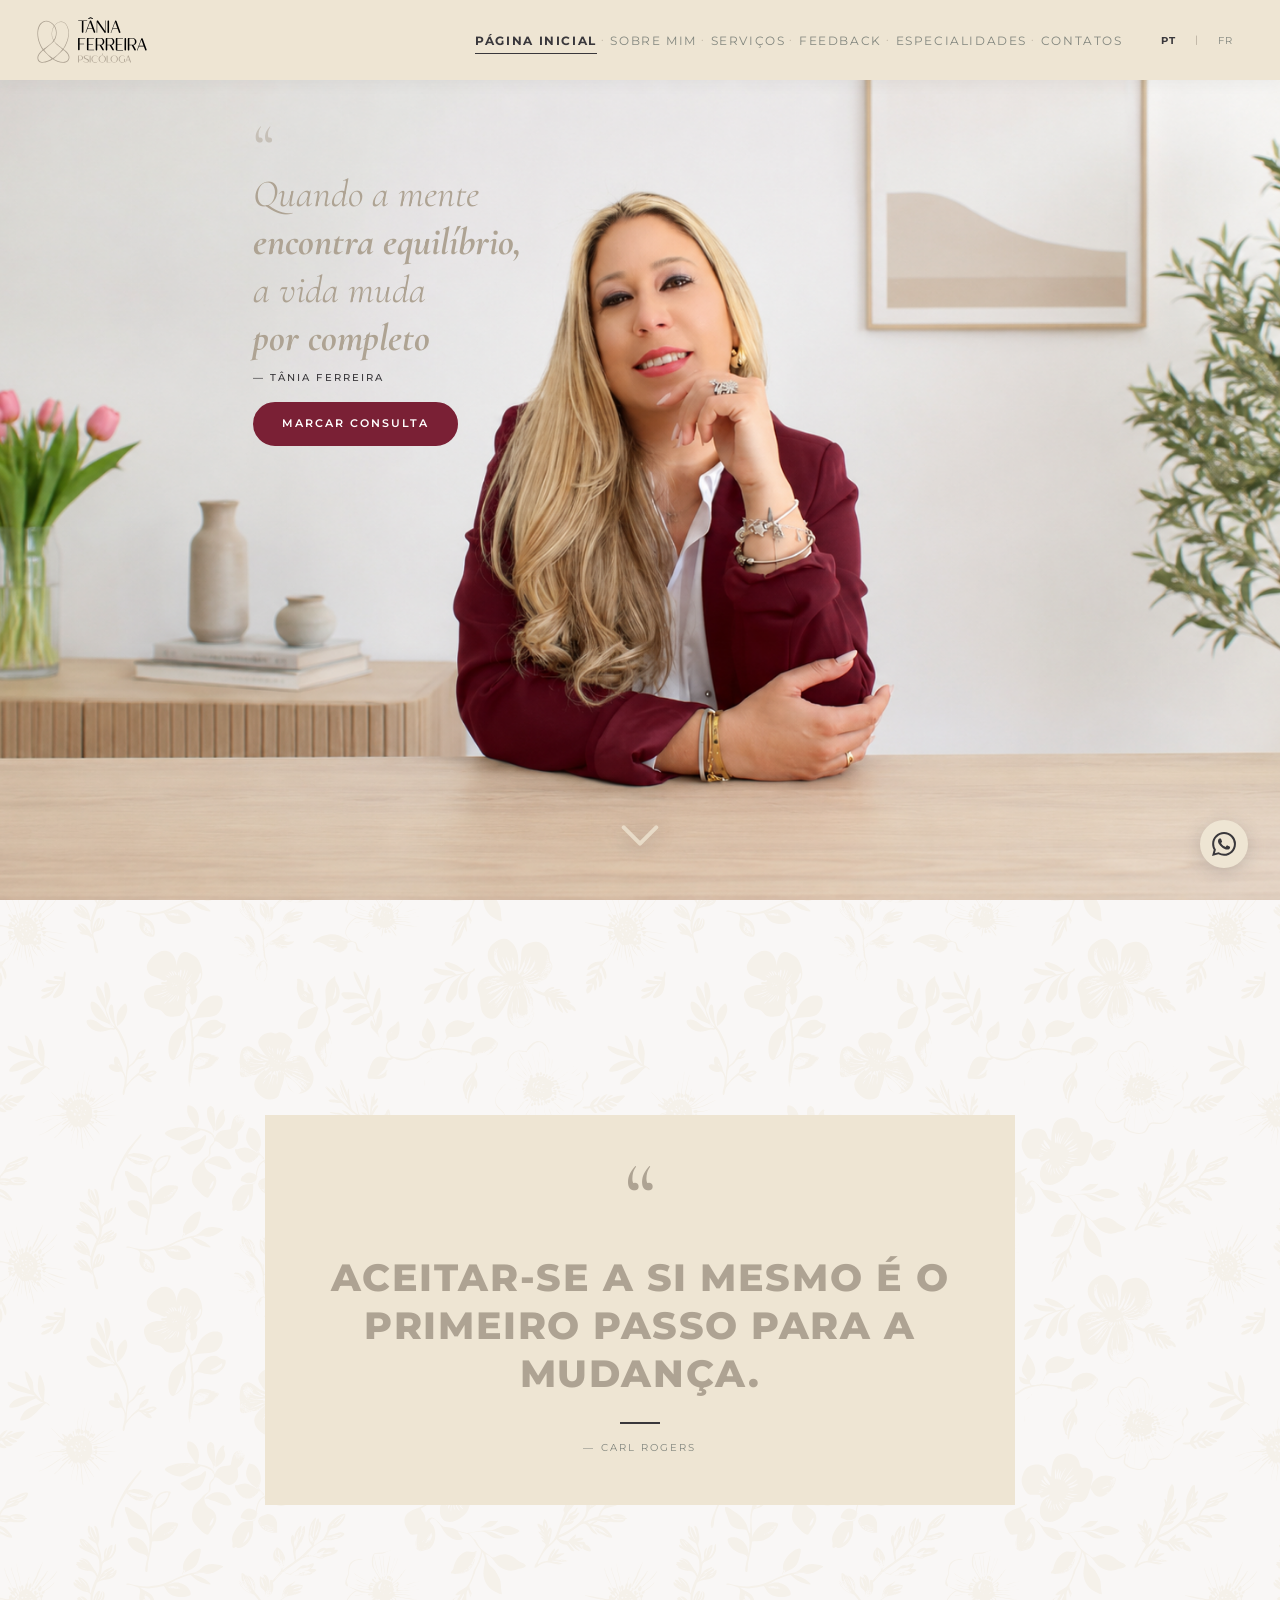
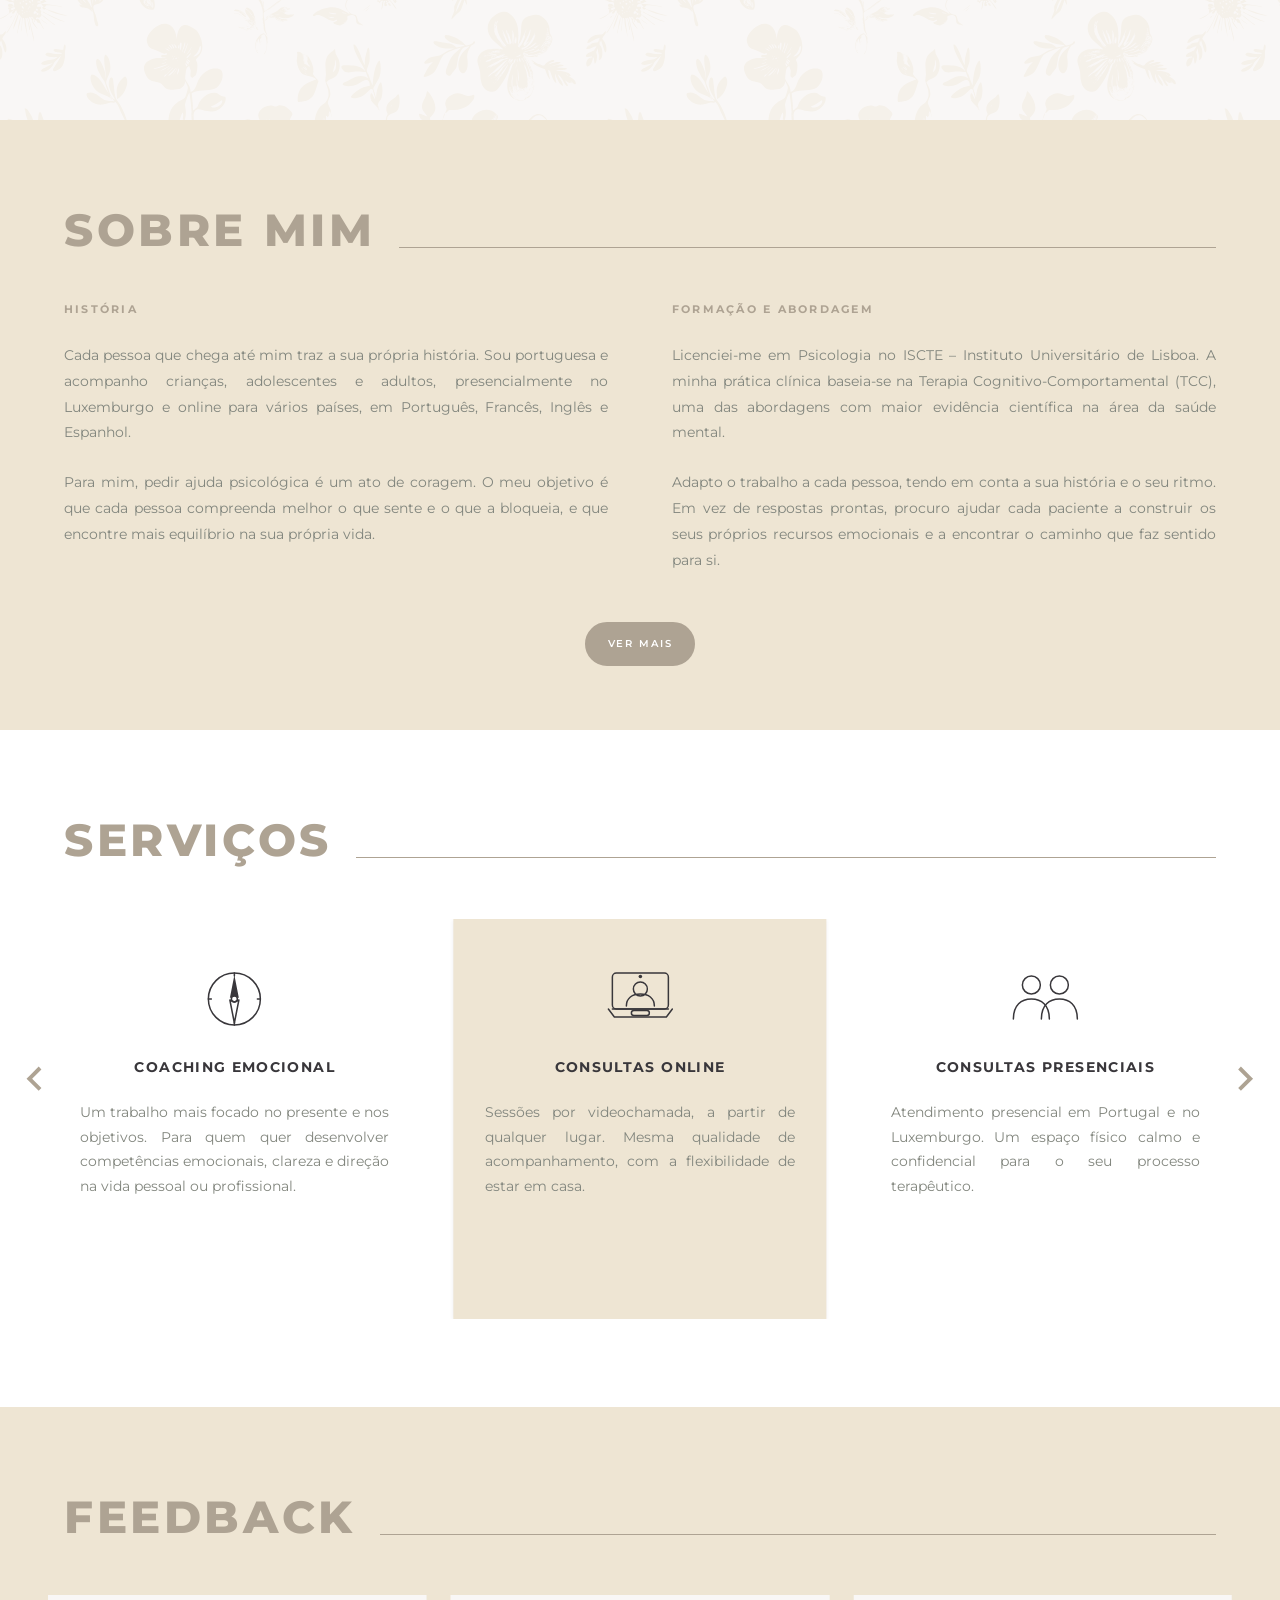
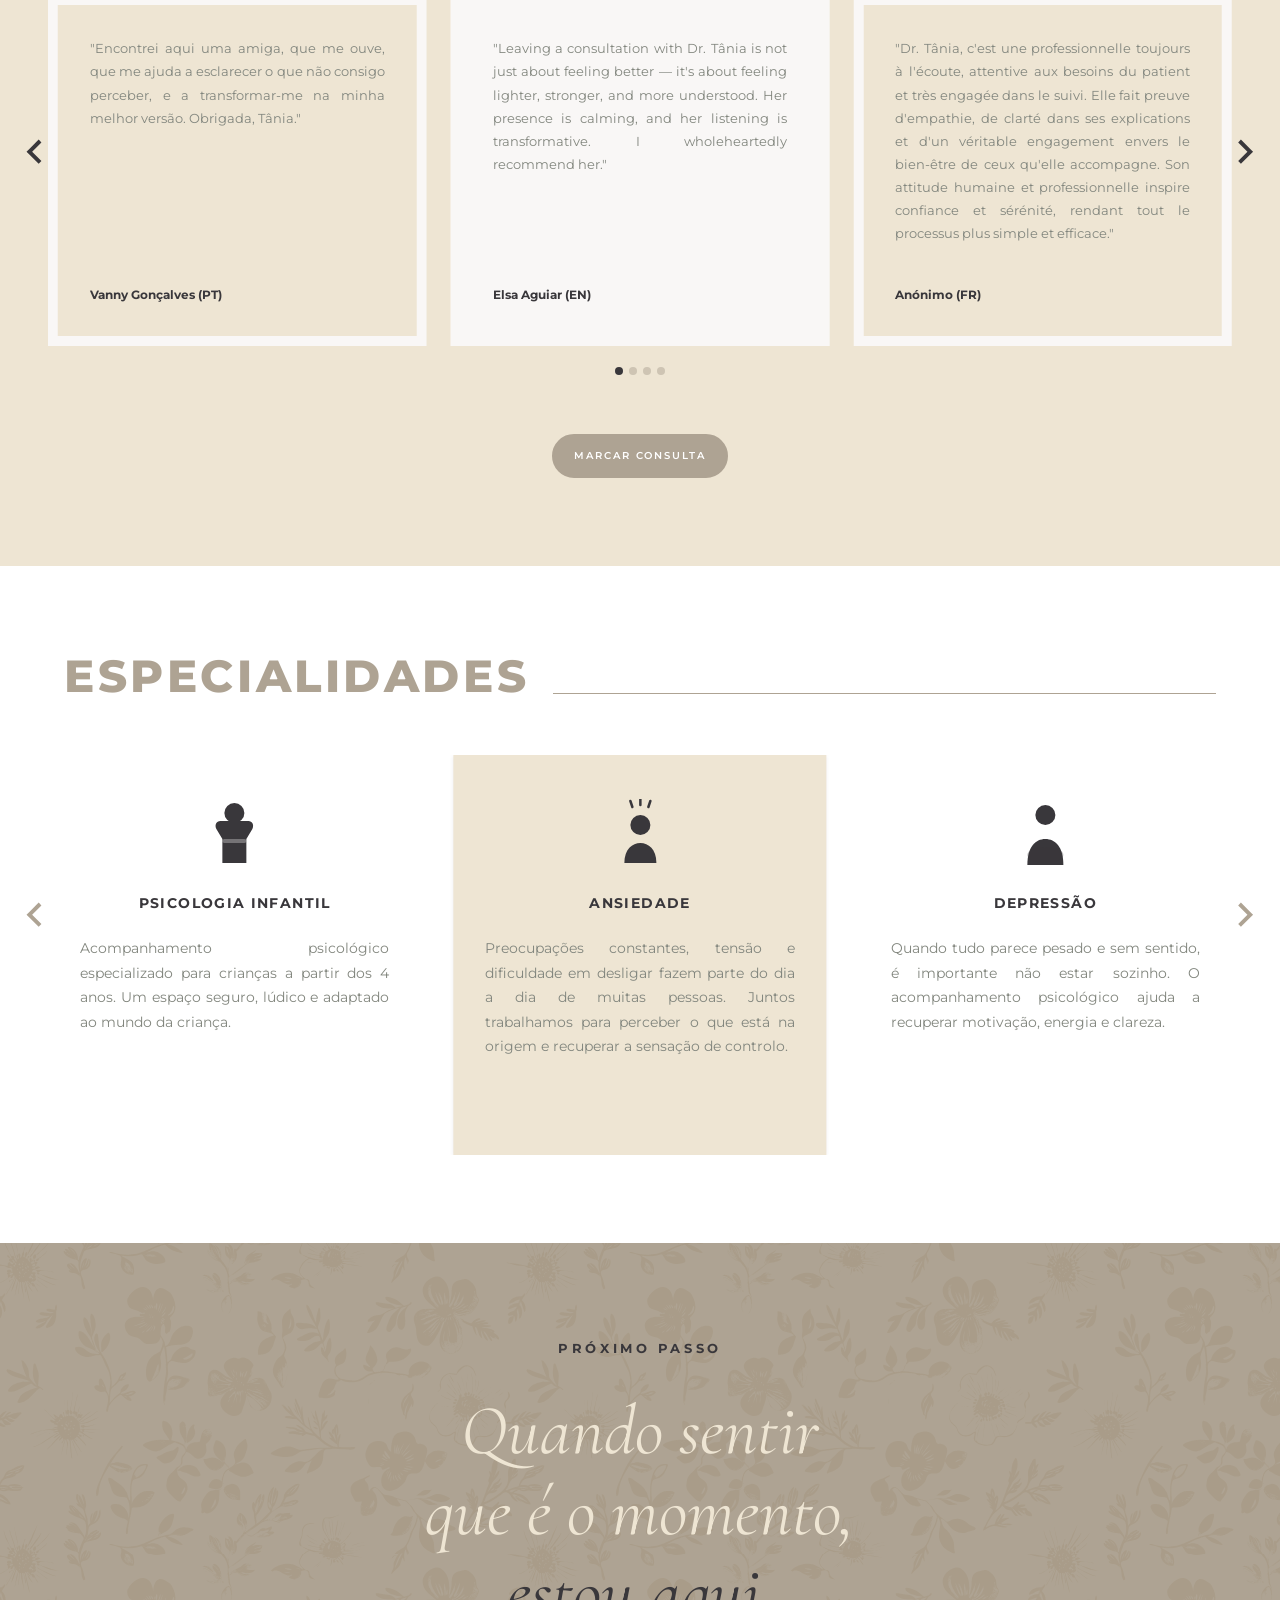
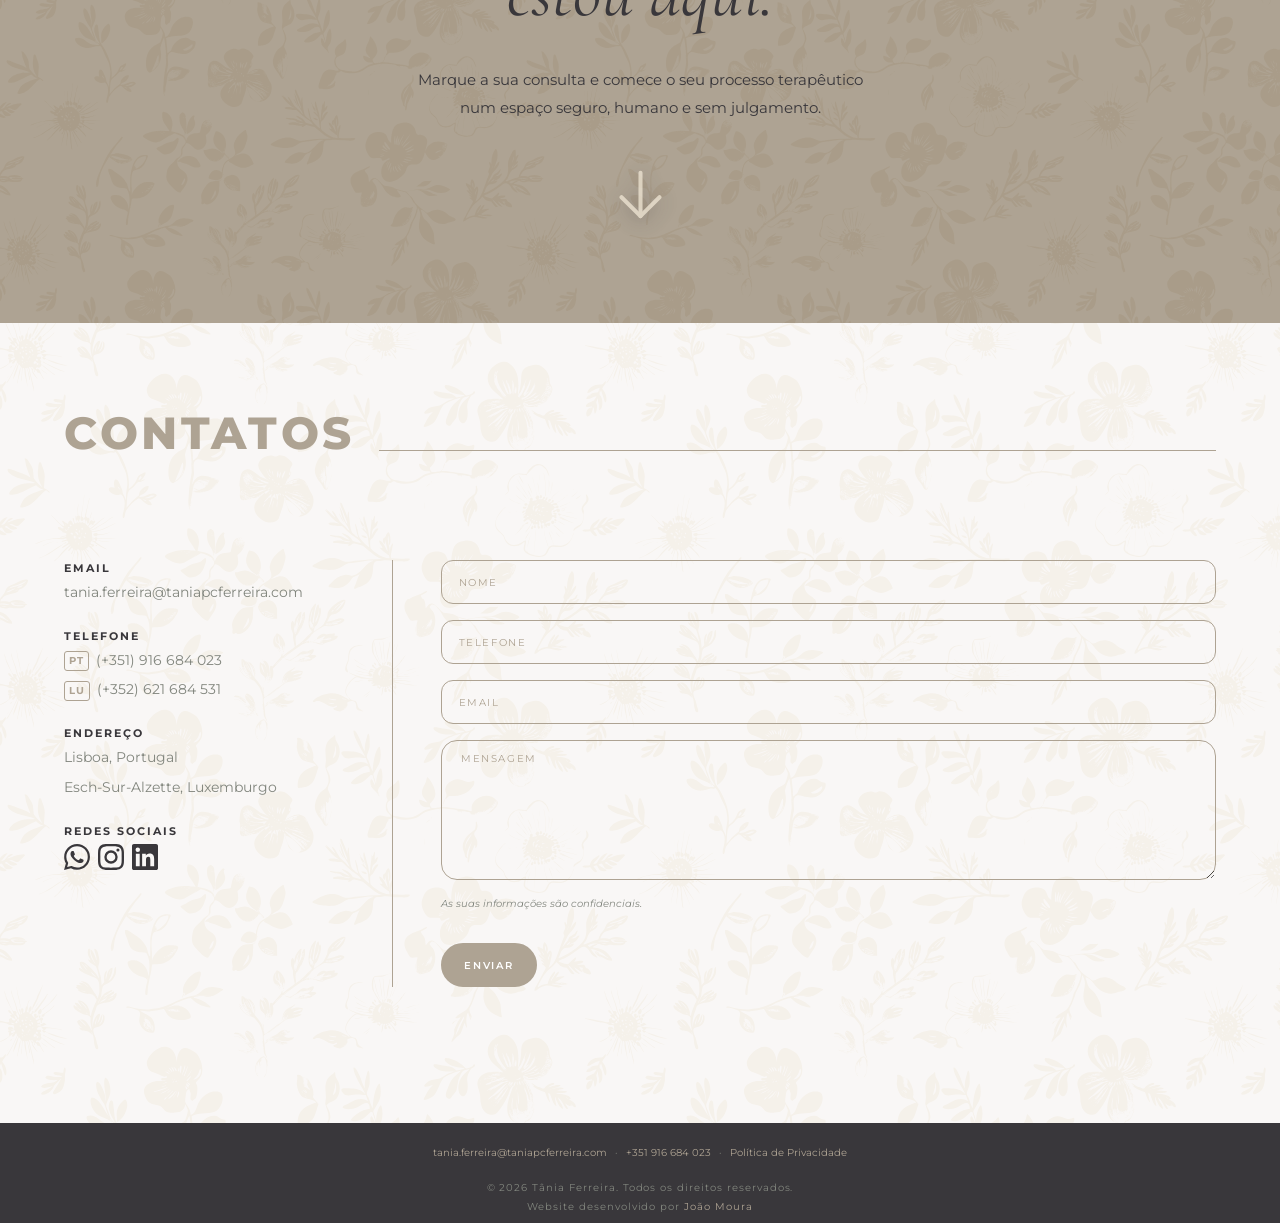
==== index.html @ ab6d0723 "feat(contatos): add LU phone, country badges, fix Esch address" ====
<!DOCTYPE html>
<html lang="pt">
<head>
  <meta charset="UTF-8" />
  <meta name="viewport" content="width=device-width, initial-scale=1.0" />

  <!-- Primary Meta Tags -->
  <title>Tânia Ferreira | Psicóloga</title>
  <meta name="description"
        content="Dra. Tânia Ferreira, Psicóloga Clínica com consultas online e presenciais em Portugal e Luxemburgo. Especializada em ansiedade, depressão, autoestima e desenvolvimento pessoal. Atendimento em Português, Francês, Inglês e Espanhol." />
  <meta name="author" content="Tânia Ferreira" />

  <!-- Open Graph / Social -->
  <meta property="og:type"        content="website" />
  <meta property="og:title"       content="Dra. Tânia Ferreira | Psicóloga Clínica" />
  <meta property="og:description" content="Consultas individuais, terapia de casal e acompanhamento psicológico personalizado." />
  <meta property="og:locale"      content="pt_PT" />
  <meta property="og:url"         content="https://www.taniapcferreira.com/" />

  <!-- Favicon placeholder -->
  <link rel="icon" href="assets/images/favicon.svg" type="image/svg+xml" />
  <link rel="alternate icon" href="assets/images/favicon.ico" type="image/x-icon" />

  <!-- Google Fonts: Cormorant Garamond + Montserrat -->
  <link rel="preconnect" href="https://fonts.googleapis.com" />
  <link rel="preconnect" href="https://fonts.gstatic.com" crossorigin />
  <link href="https://fonts.googleapis.com/css2?family=Cormorant+Garamond:ital,wght@0,300;0,400;0,600;0,700;1,300;1,400;1,600;1,700&family=Montserrat:wght@300;400;500;600;700;800&display=swap"
        rel="stylesheet" />

  <!-- Splide CSS -->
  <link rel="stylesheet" href="https://cdn.jsdelivr.net/npm/@splidejs/splide@4.1.4/dist/css/splide.min.css" />

  <!-- Stylesheet -->
  <link rel="stylesheet" href="assets/css/style.css" />
  <script defer src="/_vercel/insights/script.js"></script>
</head>

<body>

  <!-- ================================================================
       NAVBAR
       ================================================================ -->
  <header>
    <nav class="navbar" id="navbar" role="navigation" aria-label="Navegação principal">

      <!-- Logo -->
      <a href="#inicio" class="navbar__logo" aria-label="Tânia Ferreira Psicóloga — Página inicial">
        <img src="assets/images/Logo_Tania_PT.svg"
             id="navbar-logo-img"
             class="navbar__logo-img"
             alt="Tânia Ferreira Psicóloga"
             height="48"
             width="auto" />
      </a>

      <!-- Desktop navigation -->
      <nav class="navbar__nav" aria-label="Links de navegação">
        <ul class="navbar__nav-list" role="list">
          <li class="navbar__nav-item">
            <a href="#inicio"
               class="navbar__nav-link is-active"
               data-pt="PÁGINA INICIAL"
               data-fr="ACCUEIL"
               aria-current="page">PÁGINA INICIAL</a>
          </li>
          <li class="navbar__nav-item">
            <a href="#sobre"
               class="navbar__nav-link"
               data-pt="SOBRE MIM"
               data-fr="À PROPOS">SOBRE MIM</a>
          </li>
          <li class="navbar__nav-item">
            <a href="#servicos"
               class="navbar__nav-link"
               data-pt="SERVIÇOS"
               data-fr="SERVICES">SERVIÇOS</a>
          </li>
          <li class="navbar__nav-item">
            <a href="#feedback"
               class="navbar__nav-link"
               data-pt="FEEDBACK"
               data-fr="AVIS">FEEDBACK</a>
          </li>
          <li class="navbar__nav-item">
            <a href="#especialidades"
               class="navbar__nav-link"
               data-pt="ESPECIALIDADES"
               data-fr="SPÉCIALITÉS">ESPECIALIDADES</a>
          </li>
          <li class="navbar__nav-item">
            <a href="#contatos"
               class="navbar__nav-link"
               data-pt="CONTATOS"
               data-fr="CONTACTS">CONTATOS</a>
          </li>
        </ul>

        <!-- Language toggle -->
        <div class="navbar__lang" role="group" aria-label="Seleção de idioma">
          <button class="navbar__lang-btn is-active"
                  id="lang-pt-desktop"
                  aria-pressed="true"
                  title="Português">PT</button>
          <span class="navbar__lang-sep" aria-hidden="true">&nbsp;|&nbsp;</span>
          <button class="navbar__lang-btn"
                  id="lang-fr-desktop"
                  aria-pressed="false"
                  title="Français">FR</button>
        </div>
      </nav>

      <!-- Mobile hamburger -->
      <button class="navbar__hamburger"
              id="hamburger-btn"
              aria-expanded="false"
              aria-controls="mobile-nav"
              aria-label="Abrir menu de navegação">
        <span class="navbar__hamburger-bar"></span>
        <span class="navbar__hamburger-bar"></span>
        <span class="navbar__hamburger-bar"></span>
      </button>

    </nav><!-- /.navbar -->

    <!-- Mobile dropdown nav (outside .navbar so it can slide below it) -->
    <div class="navbar__mobile-nav" id="mobile-nav" role="dialog" aria-modal="false" aria-label="Menu móvel">
      <ul class="navbar__mobile-nav-list" role="list">
        <li class="navbar__mobile-nav-item">
          <a href="#inicio"
             class="navbar__mobile-nav-link is-active"
             data-pt="PÁGINA INICIAL"
             data-fr="ACCUEIL"
             aria-current="page">PÁGINA INICIAL</a>
        </li>
        <li class="navbar__mobile-nav-item">
          <a href="#sobre"
             class="navbar__mobile-nav-link"
             data-pt="SOBRE MIM"
             data-fr="À PROPOS">SOBRE MIM</a>
        </li>
        <li class="navbar__mobile-nav-item">
          <a href="#servicos"
             class="navbar__mobile-nav-link"
             data-pt="SERVIÇOS"
             data-fr="SERVICES">SERVIÇOS</a>
        </li>
        <li class="navbar__mobile-nav-item">
          <a href="#feedback"
             class="navbar__mobile-nav-link"
             data-pt="FEEDBACK"
             data-fr="AVIS">FEEDBACK</a>
        </li>
        <li class="navbar__mobile-nav-item">
          <a href="#especialidades"
             class="navbar__mobile-nav-link"
             data-pt="ESPECIALIDADES"
             data-fr="SPÉCIALITÉS">ESPECIALIDADES</a>
        </li>
        <li class="navbar__mobile-nav-item">
          <a href="#contatos"
             class="navbar__mobile-nav-link"
             data-pt="CONTATOS"
             data-fr="CONTACTS">CONTATOS</a>
        </li>
      </ul>

      <!-- Language toggle (mobile) -->
      <div class="navbar__mobile-lang navbar__lang"
           role="group"
           aria-label="Seleção de idioma">
        <button class="navbar__lang-btn is-active"
                id="lang-pt-mobile"
                aria-pressed="true"
                title="Português">PT</button>
        <span class="navbar__lang-sep" aria-hidden="true">&nbsp;|&nbsp;</span>
        <button class="navbar__lang-btn"
                id="lang-fr-mobile"
                aria-pressed="false"
                title="Français">FR</button>
      </div>
    </div><!-- /#mobile-nav -->

  </header>

  <!-- ================================================================
       MAIN CONTENT
       ================================================================ -->
  <main id="main-content">

    <!-- ============================================================
         HERO SECTION
         ============================================================ -->
    <section class="hero" id="inicio" aria-label="Introdução">

      <div class="hero__content">

        <blockquote class="hero__quote">
          <span class="hero__quote-open" aria-hidden="true">&ldquo;</span>
          <span class="hero__quote-row">
            <span class="hero__quote-line1"
                  data-pt="Quando a mente"
                  data-fr="Quand l'esprit">Quando a mente</span>
            <span class="hero__quote-line2"
                  data-pt="encontra equilíbrio,"
                  data-fr="trouve l'équilibre,">encontra equilíbrio,</span>
          </span>
          <span class="hero__quote-row">
            <span class="hero__quote-line3"
                  data-pt="a vida muda"
                  data-fr="a vida muda">a vida muda</span>
            <span class="hero__quote-line4"
                  data-pt="por completo"
                  data-fr="par completo">por completo<span class="hero__quote-close" aria-hidden="true">&rdquo;</span></span>
          </span>
        </blockquote>

        <p class="hero__quote-author"
           data-pt="— Tânia Ferreira"
           data-fr="— Tânia Ferreira">— Tânia Ferreira</p>

        <a href="#contatos"
           class="hero__cta"
           data-pt="MARCAR CONSULTA"
           data-fr="PRENDRE RENDEZ-VOUS"
           aria-label="Marcar consulta — ir para a secção de contacto">MARCAR CONSULTA</a>

      </div><!-- /.hero__content -->

      <!-- Scroll indicator -->
      <div class="hero__scroll-indicator" aria-hidden="true">
        <span class="hero__scroll-indicator-text">scroll</span>
        <svg class="hero__scroll-chevron"
             viewBox="0 0 24 24"
             fill="none"
             stroke="currentColor"
             stroke-width="1.5"
             stroke-linecap="round"
             stroke-linejoin="round"
             xmlns="http://www.w3.org/2000/svg">
          <polyline points="6 9 12 15 18 9"></polyline>
        </svg>
      </div>

    </section><!-- /#inicio -->


    <!-- ============================================================
         QUOTE TRANSITION SECTION
         ============================================================ -->
    <section id="quote-transition" class="quote-section" aria-label="Citação">
      <div class="quote-section__card">
        <span class="quote-section__open" aria-hidden="true">&ldquo;</span>
        <blockquote class="quote-section__text"
                    data-pt="ACEITAR-SE A SI MESMO É O PRIMEIRO PASSO PARA A MUDANÇA."
                    data-fr="S'ACCEPTER SOI-MÊME EST LE PREMIER PAS VERS LE CHANGEMENT.">
          ACEITAR-SE A SI MESMO É O PRIMEIRO PASSO PARA A MUDANÇA.
        </blockquote>
        <hr class="quote-section__line" aria-hidden="true" />
        <cite class="quote-section__author"
              data-pt="— Carl Rogers"
              data-fr="— Carl Rogers">— Carl Rogers</cite>
      </div>
    </section><!-- /#quote-transition -->


    <!-- ============================================================
         SOBRE MIM SECTION
         ============================================================ -->
    <section id="sobre" class="section sobre-section" aria-label="Sobre mim">
      <div class="section__header">
        <h2 class="section__title" data-pt="SOBRE MIM" data-fr="À PROPOS">SOBRE MIM</h2>
        <span class="section__divider" aria-hidden="true"></span>
      </div>
      <div class="sobre__content">
        <div class="sobre__historia">
          <h3 class="sobre__label" data-pt="HISTÓRIA" data-fr="HISTOIRE">HISTÓRIA</h3>
          <p class="sobre__text"
             data-pt="Cada pessoa que chega até mim traz a sua própria história. Sou portuguesa e acompanho crianças, adolescentes e adultos, presencialmente no Luxemburgo e online para vários países, em Português, Francês, Inglês e Espanhol."
             data-fr="Chaque personne qui arrive jusqu'à moi apporte sa propre histoire. Je suis portugaise et j'accompagne des enfants, des adolescents et des adultes, en présentiel au Luxembourg et en ligne pour plusieurs pays, en Portugais, Français, Anglais et Espagnol.">Cada pessoa que chega até mim traz a sua própria história. Sou portuguesa e acompanho crianças, adolescentes e adultos, presencialmente no Luxemburgo e online para vários países, em Português, Francês, Inglês e Espanhol.</p>
          <p class="sobre__text"
             data-pt="Para mim, pedir ajuda psicológica é um ato de coragem. O meu objetivo é que cada pessoa compreenda melhor o que sente e o que a bloqueia, e que encontre mais equilíbrio na sua própria vida."
             data-fr="Pour moi, demander une aide psychologique est un acte de courage. Mon objectif est que chaque personne comprenne mieux ce qu'elle ressent et ce qui la freine, et qu'elle trouve plus d'équilibre dans sa propre vie.">Para mim, pedir ajuda psicológica é um ato de coragem. O meu objetivo é que cada pessoa compreenda melhor o que sente e o que a bloqueia, e que encontre mais equilíbrio na sua própria vida.</p>
        </div>
        <div class="sobre__historia">
          <h3 class="sobre__label" data-pt="FORMAÇÃO E ABORDAGEM" data-fr="FORMATION ET APPROCHE">FORMAÇÃO E ABORDAGEM</h3>
          <p class="sobre__text"
             data-pt="Licenciei-me em Psicologia no ISCTE – Instituto Universitário de Lisboa. A minha prática clínica baseia-se na Terapia Cognitivo-Comportamental (TCC), uma das abordagens com maior evidência científica na área da saúde mental."
             data-fr="J'ai obtenu ma licence en Psychologie à l'ISCTE – Institut Universitaire de Lisbonne. Ma pratique clinique repose sur la Thérapie Cognitivo-Comportementale (TCC), l'une des approches les plus étayées scientifiquement dans le domaine de la santé mentale.">Licenciei-me em Psicologia no ISCTE – Instituto Universitário de Lisboa. A minha prática clínica baseia-se na Terapia Cognitivo-Comportamental (TCC), uma das abordagens com maior evidência científica na área da saúde mental.</p>
          <p class="sobre__text"
             data-pt="Adapto o trabalho a cada pessoa, tendo em conta a sua história e o seu ritmo. Em vez de respostas prontas, procuro ajudar cada paciente a construir os seus próprios recursos emocionais e a encontrar o caminho que faz sentido para si."
             data-fr="J'adapte mon travail à chaque personne, en tenant compte de son histoire et de son rythme. Plutôt que des réponses toutes faites, je cherche à aider chaque patient à construire ses propres ressources émotionnelles et à trouver le chemin qui lui correspond.">Adapto o trabalho a cada pessoa, tendo em conta a sua história e o seu ritmo. Em vez de respostas prontas, procuro ajudar cada paciente a construir os seus próprios recursos emocionais e a encontrar o caminho que faz sentido para si.</p>
        </div>

        <!-- EXPERIÊNCIA — collapsed by default -->
        <div class="sobre__extra" id="sobre-extra" aria-hidden="true">
          <div class="sobre__historia">
            <h3 class="sobre__label" data-pt="EXPERIÊNCIA" data-fr="EXPÉRIENCE">EXPERIÊNCIA</h3>
            <p class="sobre__text"
               data-pt="Ao longo dos anos, trabalhei com pessoas em situações muito diversas: ansiedade, depressão, burnout, baixa autoestima, dependência emocional, luto, fobias, TDAH, dificuldades relacionais e familiares, ou fases de mudança e sobrecarga emocional."
               data-fr="Au fil des années, j'ai travaillé avec des personnes dans des situations très variées : anxiété, dépression, burnout, faible estime de soi, dépendance émotionnelle, deuil, phobies, TDAH, difficultés relationnelles et familiales, ou des périodes de changement et de surcharge émotionnelle.">Ao longo dos anos, trabalhei com pessoas em situações muito diversas: ansiedade, depressão, burnout, baixa autoestima, dependência emocional, luto, fobias, TDAH, dificuldades relacionais e familiares, ou fases de mudança e sobrecarga emocional.</p>
            <p class="sobre__text"
               data-pt="Tenho também experiência no desenvolvimento pessoal e organizacional, em temas como carreira, tomada de decisão, gestão emocional e equilíbrio entre vida pessoal e profissional."
               data-fr="J'ai également de l'expérience dans le développement personnel et organisationnel, sur des thèmes comme la carrière, la prise de décision, la gestion émotionnelle et l'équilibre entre vie personnelle et professionnelle.">Tenho também experiência no desenvolvimento pessoal e organizacional, em temas como carreira, tomada de decisão, gestão emocional e equilíbrio entre vida pessoal e profissional.</p>
            <p class="sobre__text"
               data-pt="Uma parte importante do meu trabalho é feita com emigrantes e expatriados — pessoas que vivem longe de casa, a adaptar-se a um novo país, muitas vezes com uma pressão emocional que raramente conseguem nomear."
               data-fr="Une part importante de mon travail se fait avec des émigrés et des expatriés — des personnes qui vivent loin de chez elles, en train de s'adapter à un nouveau pays, souvent avec une pression émotionnelle qu'elles peinent à nommer.">Uma parte importante do meu trabalho é feita com emigrantes e expatriados — pessoas que vivem longe de casa, a adaptar-se a um novo país, muitas vezes com uma pressão emocional que raramente conseguem nomear.</p>
            <p class="sobre__info-note"
               data-pt="📍 Consultas presenciais no Luxemburgo através da VADE Clinics · Acompanhamento online internacional"
               data-fr="📍 Consultations présentielles au Luxembourg via VADE Clinics · Accompagnement en ligne international">📍 Consultas presenciais no Luxemburgo através da VADE Clinics · Acompanhamento online internacional</p>
          </div>
        </div><!-- /#sobre-extra -->

        <!-- Toggle button — always last -->
        <div class="sobre__toggle-wrap">
          <button class="section-btn sobre__toggle-btn"
                  id="sobre-toggle-btn"
                  aria-expanded="false"
                  aria-controls="sobre-extra">
            <span class="toggle-more" data-pt="VER MAIS" data-fr="EN SAVOIR PLUS">VER MAIS</span>
            <span class="toggle-less" data-pt="VER MENOS" data-fr="VOIR MOINS">VER MENOS</span>
          </button>
        </div>

      </div>
    </section><!-- /#sobre -->

    <!-- ============================================================
         SERVIÇOS SECTION
         ============================================================ -->
    <section id="servicos" class="section" aria-label="Serviços">
      <div class="section__header">
        <h2 class="section__title" data-pt="SERVIÇOS" data-fr="SERVICES">SERVIÇOS</h2>
        <span class="section__divider" aria-hidden="true"></span>
      </div>

      <div id="servicos-carousel" class="splide carousel">
        <div class="splide__track">
          <ul class="splide__list">

            <!-- Consultas Online -->
            <li class="splide__slide">
              <div class="carousel-card">
                <div class="carousel-card__icon">
                  <!-- Laptop com pessoa no ecrã — videochamada -->
                  <svg viewBox="0 0 72 72" fill="none" stroke="currentColor" stroke-width="1.5" stroke-linecap="round" stroke-linejoin="round">
                    <!-- Ecrã do laptop -->
                    <rect x="8" y="10" width="56" height="36" rx="4"/>
                    <!-- Ponto da webcam -->
                    <circle cx="36" cy="13.5" r="1.8" fill="currentColor" stroke="none"/>
                    <!-- Linha de charneira -->
                    <line x1="8" y1="46" x2="64" y2="46"/>
                    <!-- Base do laptop -->
                    <path d="M4 46 L10 54 L62 54 L68 46"/>
                    <!-- Trackpad -->
                    <rect x="27" y="47.5" width="18" height="5" rx="2.5"/>
                    <!-- Cabeça no ecrã -->
                    <circle cx="36" cy="26" r="7"/>
                    <!-- Ombros no ecrã -->
                    <path d="M22 43 C22 35 28 31 36 31 C44 31 50 35 50 43"/>
                  </svg>
                </div>
                <h3 class="carousel-card__title" data-pt="CONSULTAS ONLINE" data-fr="CONSULTATIONS EN LIGNE">CONSULTAS ONLINE</h3>
                <p class="carousel-card__desc" data-pt="Sessões por videochamada, a partir de qualquer lugar. Mesma qualidade de acompanhamento, com a flexibilidade de estar em casa." data-fr="Séances par vidéo, depuis n'importe où. Même qualité d'accompagnement, avec la flexibilité d'être chez soi.">Sessões por videochamada, a partir de qualquer lugar. Mesma qualidade de acompanhamento, com a flexibilidade de estar em casa.</p>
              </div>
            </li>

            <!-- Consultas Presenciais -->
            <li class="splide__slide">
              <div class="carousel-card">
                <div class="carousel-card__icon">
                  <!-- Duas silhuetas — consulta presencial -->
                  <svg viewBox="0 0 72 72" fill="none" stroke="currentColor" stroke-width="1.5" stroke-linecap="round" stroke-linejoin="round">
                    <!-- Pessoa 1 -->
                    <circle cx="22" cy="22" r="9"/>
                    <path d="M4 56 C4 42 12 36 22 36 C32 36 40 42 40 56"/>
                    <!-- Pessoa 2 -->
                    <circle cx="50" cy="22" r="9"/>
                    <path d="M32 56 C32 42 40 36 50 36 C60 36 68 42 68 56"/>
                  </svg>
                </div>
                <h3 class="carousel-card__title" data-pt="CONSULTAS PRESENCIAIS" data-fr="CONSULTATIONS EN PRÉSENTIEL">CONSULTAS PRESENCIAIS</h3>
                <p class="carousel-card__desc" data-pt="Atendimento presencial em Portugal e no Luxemburgo. Um espaço físico calmo e confidencial para o seu processo terapêutico." data-fr="Consultations en présentiel au Portugal et au Luxembourg. Un espace physique calme et confidentiel pour votre processus thérapeutique.">Atendimento presencial em Portugal e no Luxemburgo. Um espaço físico calmo e confidencial para o seu processo terapêutico.</p>
              </div>
            </li>

            <!-- Coaching Emocional -->
            <li class="splide__slide">
              <div class="carousel-card">
                <div class="carousel-card__icon">
                  <!-- Bússola — direção, objetivos, coaching -->
                  <svg viewBox="0 0 72 72" fill="none" stroke="currentColor" stroke-width="1.5" stroke-linecap="round" stroke-linejoin="round">
                    <!-- Anel exterior -->
                    <circle cx="36" cy="36" r="26"/>
                    <!-- Pivô central -->
                    <circle cx="36" cy="36" r="3"/>
                    <!-- Agulha Norte (preenchida) -->
                    <path d="M36 12 L31.5 35 L36 33 L40.5 35 Z" fill="currentColor" stroke="none"/>
                    <!-- Agulha Sul (contorno) -->
                    <path d="M36 60 L40.5 37 L36 39 L31.5 37 Z"/>
                    <!-- Marcas cardeais -->
                    <line x1="36" y1="10" x2="36" y2="13"/>
                    <line x1="36" y1="59" x2="36" y2="62"/>
                    <line x1="10" y1="36" x2="13" y2="36"/>
                    <line x1="59" y1="36" x2="62" y2="36"/>
                  </svg>
                </div>
                <h3 class="carousel-card__title" data-pt="COACHING EMOCIONAL" data-fr="COACHING ÉMOTIONNEL">COACHING EMOCIONAL</h3>
                <p class="carousel-card__desc" data-pt="Um trabalho mais focado no presente e nos objetivos. Para quem quer desenvolver competências emocionais, clareza e direção na vida pessoal ou profissional." data-fr="Un travail plus centré sur le présent et les objectifs. Pour ceux qui souhaitent développer des compétences émotionnelles, de la clarté et une direction dans leur vie personnelle ou professionnelle.">Um trabalho mais focado no presente e nos objetivos. Para quem quer desenvolver competências emocionais, clareza e direção na vida pessoal ou profissional.</p>
              </div>
            </li>

          </ul>
        </div>
      </div>

    </section><!-- /#servicos -->

    <!-- ============================================================
         FEEDBACK SECTION
         ============================================================ -->
    <section id="feedback" class="section feedback-section" aria-label="Testemunhos">
      <div class="section__header">
        <h2 class="section__title" data-pt="FEEDBACK" data-fr="AVIS">FEEDBACK</h2>
        <span class="section__divider" aria-hidden="true"></span>
      </div>

      <div id="feedback-carousel" class="splide carousel">
        <div class="splide__track">
          <ul class="splide__list">

            <!-- Elsa Aguiar — EN -->
            <li class="splide__slide">
              <div class="feedback-card">
                <p class="feedback-card__quote">"Leaving a consultation with Dr. Tânia is not just about feeling better — it's about feeling lighter, stronger, and more understood. Her presence is calming, and her listening is transformative. I wholeheartedly recommend her."</p>
                <p class="feedback-card__author">Elsa Aguiar (EN)</p>
              </div>
            </li>

            <!-- Anónimo — FR -->
            <li class="splide__slide">
              <div class="feedback-card">
                <p class="feedback-card__quote">"Dr. Tânia, c'est une professionnelle toujours à l'écoute, attentive aux besoins du patient et très engagée dans le suivi. Elle fait preuve d'empathie, de clarté dans ses explications et d'un véritable engagement envers le bien-être de ceux qu'elle accompagne. Son attitude humaine et professionnelle inspire confiance et sérénité, rendant tout le processus plus simple et efficace."</p>
                <p class="feedback-card__author">Anónimo (FR)</p>
              </div>
            </li>

            <!-- Carla — PT -->
            <li class="splide__slide">
              <div class="feedback-card">
                <p class="feedback-card__quote">"A profissional demonstra uma escuta atenta e acolhedora, compreende profundamente as questões apresentadas e oferece exemplos concretos que facilitam a reflexão. A sua abordagem é clara, prática e orientada para ajudar de forma efetiva, transmitindo segurança e apoio durante todo o processo terapêutico."</p>
                <p class="feedback-card__author">Carla (PT)</p>
              </div>
            </li>

            <!-- Vanny Gonçalves — PT -->
            <li class="splide__slide">
              <div class="feedback-card">
                <p class="feedback-card__quote">"Encontrei aqui uma amiga, que me ouve, que me ajuda a esclarecer o que não consigo perceber, e a transformar-me na minha melhor versão. Obrigada, Tânia."</p>
                <p class="feedback-card__author">Vanny Gonçalves (PT)</p>
              </div>
            </li>

          </ul>
        </div>
      </div>

      <div class="section__cta">
        <a href="contact.html" class="section-btn" data-pt="MARCAR CONSULTA" data-fr="PRENDRE RENDEZ-VOUS">MARCAR CONSULTA</a>
      </div>
    </section><!-- /#feedback -->

    <!-- ============================================================
         ESPECIALIDADES SECTION
         ============================================================ -->
    <section id="especialidades" class="section" aria-label="Especialidades">
      <div class="section__header">
        <h2 class="section__title" data-pt="ESPECIALIDADES" data-fr="SPÉCIALITÉS">ESPECIALIDADES</h2>
        <span class="section__divider" aria-hidden="true"></span>
      </div>

      <div id="especialidades-carousel" class="splide carousel">
        <div class="splide__track">
          <ul class="splide__list">

            <!-- Ansiedade -->
            <li class="splide__slide">
              <div class="carousel-card">
                <div class="carousel-card__icon">
                  <svg viewBox="0 0 72 72" fill="currentColor">
                    <circle cx="36" cy="26" r="10"/>
                    <path d="M20 64 C20 50 28 44 36 44 C44 44 52 50 52 64 Z"/>
                    <line x1="28" y1="8" x2="26" y2="2" stroke="currentColor" stroke-width="2.5" stroke-linecap="round"/>
                    <line x1="36" y1="6" x2="36" y2="0" stroke="currentColor" stroke-width="2.5" stroke-linecap="round"/>
                    <line x1="44" y1="8" x2="46" y2="2" stroke="currentColor" stroke-width="2.5" stroke-linecap="round"/>
                  </svg>
                </div>
                <h3 class="carousel-card__title" data-pt="ANSIEDADE" data-fr="ANXIÉTÉ">ANSIEDADE</h3>
                <p class="carousel-card__desc" data-pt="Preocupações constantes, tensão e dificuldade em desligar fazem parte do dia a dia de muitas pessoas. Juntos trabalhamos para perceber o que está na origem e recuperar a sensação de controlo." data-fr="Inquiétudes constantes, tension et difficulté à décrocher font partie du quotidien de nombreuses personnes. Ensemble, nous cherchons à comprendre l'origine et à retrouver la sensation de contrôle.">Preocupações constantes, tensão e dificuldade em desligar fazem parte do dia a dia de muitas pessoas. Juntos trabalhamos para perceber o que está na origem e recuperar a sensação de controlo.</p>
              </div>
            </li>

            <!-- Depressão -->
            <li class="splide__slide">
              <div class="carousel-card">
                <div class="carousel-card__icon">
                  <svg viewBox="0 0 72 72" fill="currentColor">
                    <circle cx="36" cy="16" r="10"/>
                    <path d="M18 66 C18 48 26 40 36 40 C46 40 54 48 54 66 Z"/>
                    <ellipse cx="36" cy="56" rx="18" ry="8" fill="currentColor" opacity="0.3"/>
                  </svg>
                </div>
                <h3 class="carousel-card__title" data-pt="DEPRESSÃO" data-fr="DÉPRESSION">DEPRESSÃO</h3>
                <p class="carousel-card__desc" data-pt="Quando tudo parece pesado e sem sentido, é importante não estar sozinho. O acompanhamento psicológico ajuda a recuperar motivação, energia e clareza." data-fr="Quand tout semble lourd et sans sens, il est important de ne pas être seul. L'accompagnement psychologique aide à retrouver la motivation, l'énergie et la clarté.">Quando tudo parece pesado e sem sentido, é importante não estar sozinho. O acompanhamento psicológico ajuda a recuperar motivação, energia e clareza.</p>
              </div>
            </li>

            <!-- Autoestima -->
            <li class="splide__slide">
              <div class="carousel-card">
                <div class="carousel-card__icon">
                  <svg viewBox="0 0 72 72" fill="currentColor">
                    <polygon points="36,6 43,27 66,27 48,41 55,62 36,49 17,62 24,41 6,27 29,27"/>
                  </svg>
                </div>
                <h3 class="carousel-card__title" data-pt="AUTOESTIMA" data-fr="ESTIME DE SOI">AUTOESTIMA</h3>
                <p class="carousel-card__desc" data-pt="A forma como nos vemos a nós próprios influencia tudo o resto. Trabalhamos a relação que tem consigo mesmo, para que se sinta mais seguro e confiante." data-fr="La façon dont nous nous percevons influence tout le reste. Nous travaillons la relation que vous avez avec vous-même, pour que vous vous sentiez plus en sécurité et confiant.">A forma como nos vemos a nós próprios influencia tudo o resto. Trabalhamos a relação que tem consigo mesmo, para que se sinta mais seguro e confiante.</p>
              </div>
            </li>

            <!-- Desenvolvimento Pessoal -->
            <li class="splide__slide">
              <div class="carousel-card">
                <div class="carousel-card__icon">
                  <svg viewBox="0 0 72 72" fill="currentColor">
                    <circle cx="36" cy="18" r="10"/>
                    <path d="M22 66 L22 48 C22 40 28 36 36 36 C44 36 50 40 50 48 L50 66 Z"/>
                    <polygon points="36,6 44,20 28,20" fill="white"/>
                  </svg>
                </div>
                <h3 class="carousel-card__title" data-pt="DESENVOLVIMENTO PESSOAL" data-fr="DÉVELOPPEMENT PERSONNEL">DESENVOLVIMENTO PESSOAL</h3>
                <p class="carousel-card__desc" data-pt="Para quem quer crescer, mudar ou simplesmente perceber melhor quem é. Um processo ao seu ritmo, sem pressas." data-fr="Pour ceux qui veulent grandir, changer ou simplement mieux se connaître. Un processus à votre rythme, sans pression.">Para quem quer crescer, mudar ou simplesmente perceber melhor quem é. Um processo ao seu ritmo, sem pressas.</p>
              </div>
            </li>

            <!-- Relacionamentos Amorosos -->
            <li class="splide__slide">
              <div class="carousel-card">
                <div class="carousel-card__icon">
                  <svg viewBox="0 0 72 72" fill="currentColor">
                    <path d="M36 62 C36 62 8 44 8 26 C8 18 14 12 21 12 C27 12 32 16 36 20 C40 16 45 12 51 12 C58 12 64 18 64 26 C64 44 36 62 36 62 Z"/>
                  </svg>
                </div>
                <h3 class="carousel-card__title" data-pt="RELACIONAMENTOS AMOROSOS" data-fr="RELATIONS AMOUREUSES">RELACIONAMENTOS AMOROSOS</h3>
                <p class="carousel-card__desc" data-pt="Dificuldades na relação, padrões que se repetem ou dúvidas sobre o caminho a seguir. O acompanhamento ajuda a ganhar clareza e a comunicar melhor." data-fr="Difficultés dans la relation, schémas qui se répètent ou doutes sur la voie à suivre. L'accompagnement aide à gagner en clarté et à mieux communiquer.">Dificuldades na relação, padrões que se repetem ou dúvidas sobre o caminho a seguir. O acompanhamento ajuda a ganhar clareza e a comunicar melhor.</p>
              </div>
            </li>

            <!-- Dependência Emocional -->
            <li class="splide__slide">
              <div class="carousel-card">
                <div class="carousel-card__icon">
                  <svg viewBox="0 0 72 72" fill="currentColor">
                    <circle cx="24" cy="36" r="14"/>
                    <circle cx="48" cy="36" r="14"/>
                    <rect x="24" y="28" width="24" height="16" fill="currentColor"/>
                    <circle cx="24" cy="36" r="8" fill="white" opacity="0.4"/>
                    <circle cx="48" cy="36" r="8" fill="white" opacity="0.4"/>
                  </svg>
                </div>
                <h3 class="carousel-card__title" data-pt="DEPENDÊNCIA EMOCIONAL" data-fr="DÉPENDANCE ÉMOTIONNELLE">DEPENDÊNCIA EMOCIONAL</h3>
                <p class="carousel-card__desc" data-pt="Quando o bem-estar depende demasiado dos outros, é difícil sentir-se inteiro. Trabalhamos a autonomia emocional e a construção de uma relação mais saudável consigo mesmo." data-fr="Quand le bien-être dépend trop des autres, il est difficile de se sentir entier. Nous travaillons l'autonomie émotionnelle et la construction d'une relation plus saine avec soi-même.">Quando o bem-estar depende demasiado dos outros, é difícil sentir-se inteiro. Trabalhamos a autonomia emocional e a construção de uma relação mais saudável consigo mesmo.</p>
              </div>
            </li>

            <!-- Inteligência Emocional -->
            <li class="splide__slide">
              <div class="carousel-card">
                <div class="carousel-card__icon">
                  <svg viewBox="0 0 72 72" fill="currentColor">
                    <path d="M36 8 C20 8 10 20 10 32 C10 44 18 52 28 56 L28 64 L44 64 L44 56 C54 52 62 44 62 32 C62 20 52 8 36 8 Z"/>
                    <path d="M36 44 C36 44 24 36 24 28 C24 24 27 21 30 21 C32 21 34 22 36 24 C38 22 40 21 42 21 C45 21 48 24 48 28 C48 36 36 44 36 44 Z" fill="white"/>
                  </svg>
                </div>
                <h3 class="carousel-card__title" data-pt="INTELIGÊNCIA EMOCIONAL" data-fr="INTELLIGENCE ÉMOTIONNELLE">INTELIGÊNCIA EMOCIONAL</h3>
                <p class="carousel-card__desc" data-pt="Reconhecer, compreender e gerir as próprias emoções é uma competência que se aprende. E que muda tudo." data-fr="Reconnaître, comprendre et gérer ses propres émotions est une compétence qui s'apprend. Et qui change tout.">Reconhecer, compreender e gerir as próprias emoções é uma competência que se aprende. E que muda tudo.</p>
              </div>
            </li>

            <!-- Gestão Emocional -->
            <li class="splide__slide">
              <div class="carousel-card">
                <div class="carousel-card__icon">
                  <svg viewBox="0 0 72 72" fill="currentColor">
                    <rect x="33" y="8" width="6" height="52" rx="3"/>
                    <rect x="16" y="8" width="40" height="4" rx="2"/>
                    <ellipse cx="20" cy="50" rx="14" ry="6"/>
                    <line x1="20" y1="12" x2="20" y2="44" stroke="currentColor" stroke-width="3"/>
                    <ellipse cx="52" cy="50" rx="14" ry="6"/>
                    <line x1="52" y1="12" x2="52" y2="44" stroke="currentColor" stroke-width="3"/>
                    <ellipse cx="36" cy="64" rx="10" ry="4"/>
                  </svg>
                </div>
                <h3 class="carousel-card__title" data-pt="GESTÃO EMOCIONAL" data-fr="GESTION ÉMOTIONNELLE">GESTÃO EMOCIONAL</h3>
                <p class="carousel-card__desc" data-pt="Para quem se sente facilmente sobrecarregado ou tem dificuldade em regular as emoções no dia a dia. Desenvolvemos ferramentas concretas e adaptadas a si." data-fr="Pour ceux qui se sentent facilement débordés ou ont du mal à réguler leurs émotions au quotidien. Nous développons des outils concrets et adaptés à vous.">Para quem se sente facilmente sobrecarregado ou tem dificuldade em regular as emoções no dia a dia. Desenvolvemos ferramentas concretas e adaptadas a si.</p>
              </div>
            </li>

            <!-- Burnout e Stress -->
            <li class="splide__slide">
              <div class="carousel-card">
                <div class="carousel-card__icon">
                  <svg viewBox="0 0 72 72" fill="currentColor">
                    <path d="M36 66 C20 66 12 54 12 44 C12 32 20 26 28 20 C26 30 30 34 34 36 C32 28 36 18 44 10 C44 22 48 28 52 34 C56 28 54 20 52 14 C60 22 60 36 60 44 C60 54 52 66 36 66 Z"/>
                  </svg>
                </div>
                <h3 class="carousel-card__title" data-pt="BURNOUT E STRESS" data-fr="BURNOUT ET STRESS">BURNOUT E STRESS</h3>
                <p class="carousel-card__desc" data-pt="O esgotamento profissional e emocional tem sinais que muitas vezes ignoramos. Identificamos o que está a acontecer e criamos um plano de recuperação." data-fr="L'épuisement professionnel et émotionnel présente des signes que nous ignorons souvent. Nous identifions ce qui se passe et créons un plan de récupération.">O esgotamento profissional e emocional tem sinais que muitas vezes ignoramos. Identificamos o que está a acontecer e criamos um plano de recuperação.</p>
              </div>
            </li>

            <!-- Acompanhamento Emocional -->
            <li class="splide__slide">
              <div class="carousel-card">
                <div class="carousel-card__icon">
                  <svg viewBox="0 0 72 72" fill="currentColor">
                    <path d="M8 38 C8 34 11 32 14 34 L14 24 C14 21 17 19 20 21 L20 18 C20 15 23 13 26 15 L26 18 C29 16 32 18 32 21 L32 38 L52 38 C56 38 58 44 54 46 L36 62 L8 62 Z"/>
                    <path d="M42 20 C42 20 36 26 36 30 C36 34 42 38 48 30 C54 38 60 34 60 30 C60 26 54 20 48 26 C46 22 42 20 42 20 Z" transform="scale(0.6) translate(30, 5)"/>
                  </svg>
                </div>
                <h3 class="carousel-card__title" data-pt="ACOMPANHAMENTO EMOCIONAL" data-fr="ACCOMPAGNEMENT ÉMOTIONNEL">ACOMPANHAMENTO EMOCIONAL</h3>
                <p class="carousel-card__desc" data-pt="Um espaço regular de escuta, reflexão e apoio. Para quem quer ser acompanhado ao longo de um período mais exigente da vida." data-fr="Un espace régulier d'écoute, de réflexion et de soutien. Pour ceux qui souhaitent être accompagnés durant une période plus exigeante de leur vie.">Um espaço regular de escuta, reflexão e apoio. Para quem quer ser acompanhado ao longo de um período mais exigente da vida.</p>
              </div>
            </li>

            <!-- Luto -->
            <li class="splide__slide">
              <div class="carousel-card">
                <div class="carousel-card__icon">
                  <svg viewBox="0 0 72 72" fill="currentColor">
                    <rect x="33" y="36" width="6" height="28" rx="3"/>
                    <ellipse cx="36" cy="28" rx="12" ry="8"/>
                    <ellipse cx="22" cy="22" rx="8" ry="6" transform="rotate(-30 22 22)"/>
                    <ellipse cx="50" cy="22" rx="8" ry="6" transform="rotate(30 50 22)"/>
                    <ellipse cx="36" cy="14" rx="7" ry="9"/>
                    <circle cx="36" cy="28" r="5" fill="white" opacity="0.5"/>
                  </svg>
                </div>
                <h3 class="carousel-card__title" data-pt="LUTO" data-fr="DEUIL">LUTO</h3>
                <p class="carousel-card__desc" data-pt="Perder alguém ou algo importante deixa marcas que precisam de tempo e de espaço. Acompanho esse processo com cuidado e sem pressa." data-fr="Perdre quelqu'un ou quelque chose d'important laisse des traces qui ont besoin de temps et d'espace. J'accompagne ce processus avec soin et sans précipitation.">Perder alguém ou algo importante deixa marcas que precisam de tempo e de espaço. Acompanho esse processo com cuidado e sem pressa.</p>
              </div>
            </li>

            <!-- Fobias -->
            <li class="splide__slide">
              <div class="carousel-card">
                <div class="carousel-card__icon">
                  <svg viewBox="0 0 72 72" fill="currentColor">
                    <path d="M6 36 C6 36 18 16 36 16 C54 16 66 36 66 36 C66 36 54 56 36 56 C18 56 6 36 6 36 Z"/>
                    <circle cx="36" cy="36" r="10" fill="white"/>
                    <circle cx="36" cy="36" r="6"/>
                  </svg>
                </div>
                <h3 class="carousel-card__title" data-pt="FOBIAS" data-fr="PHOBIES">FOBIAS</h3>
                <p class="carousel-card__desc" data-pt="Medos intensos que limitam a vida quotidiana têm tratamento. A TCC é uma das abordagens mais eficazes para trabalhar fobias de forma gradual e segura." data-fr="Les peurs intenses qui limitent la vie quotidienne peuvent être traitées. La TCC est l'une des approches les plus efficaces pour travailler les phobies de manière progressive et sûre.">Medos intensos que limitam a vida quotidiana têm tratamento. A TCC é uma das abordagens mais eficazes para trabalhar fobias de forma gradual e segura.</p>
              </div>
            </li>

            <!-- TDAH -->
            <li class="splide__slide">
              <div class="carousel-card">
                <div class="carousel-card__icon">
                  <svg viewBox="0 0 72 72" fill="currentColor">
                    <polygon points="42,6 20,40 34,40 30,66 52,32 38,32"/>
                  </svg>
                </div>
                <h3 class="carousel-card__title" data-pt="TDAH" data-fr="TDAH">TDAH</h3>
                <p class="carousel-card__desc" data-pt="O acompanhamento psicológico ajuda a compreender melhor o funcionamento do TDAH e a desenvolver estratégias práticas para a concentração, organização e gestão emocional." data-fr="L'accompagnement psychologique aide à mieux comprendre le fonctionnement du TDAH et à développer des stratégies pratiques pour la concentration, l'organisation et la gestion émotionnelle.">O acompanhamento psicológico ajuda a compreender melhor o funcionamento do TDAH e a desenvolver estratégias práticas para a concentração, organização e gestão emocional.</p>
              </div>
            </li>

            <!-- Casais -->
            <li class="splide__slide">
              <div class="carousel-card">
                <div class="carousel-card__icon">
                  <svg viewBox="0 0 72 72" fill="currentColor">
                    <circle cx="24" cy="30" r="9"/>
                    <path d="M10 64 C10 52 16 46 24 46 C32 46 38 52 38 64 Z"/>
                    <circle cx="48" cy="30" r="9"/>
                    <path d="M34 64 C34 52 40 46 48 46 C56 46 62 52 62 64 Z"/>
                    <path d="M36 20 C36 20 30 14 30 10 C30 7 33 5 36 8 C39 5 42 7 42 10 C42 14 36 20 36 20 Z"/>
                  </svg>
                </div>
                <h3 class="carousel-card__title" data-pt="CASAIS" data-fr="COUPLES">CASAIS</h3>
                <p class="carousel-card__desc" data-pt="Comunicação difícil, conflitos repetidos ou distância emocional. O acompanhamento de casais cria um espaço neutro para ouvir, perceber e reconectar." data-fr="Communication difficile, conflits répétés ou distance émotionnelle. L'accompagnement de couple crée un espace neutre pour écouter, comprendre et se reconnecter.">Comunicação difícil, conflitos repetidos ou distância emocional. O acompanhamento de casais cria um espaço neutro para ouvir, perceber e reconectar.</p>
              </div>
            </li>

            <!-- TOC — conteúdo pendente de revisão final -->
            <li class="splide__slide">
              <div class="carousel-card">
                <div class="carousel-card__icon">
                  <svg viewBox="0 0 72 72" fill="currentColor">
                    <path d="M36 12 C52 12 64 24 64 40 C64 56 52 64 36 64 C20 64 8 52 8 36" stroke="currentColor" stroke-width="6" fill="none" stroke-linecap="round"/>
                    <polygon points="36,4 28,16 44,16"/>
                    <path d="M36 60 C20 60 8 48 8 32 C8 16 20 8 36 8" stroke="currentColor" stroke-width="6" fill="none" stroke-linecap="round" opacity="0.4"/>
                  </svg>
                </div>
                <h3 class="carousel-card__title" data-pt="TOC" data-fr="TOC">TOC</h3>
                <p class="carousel-card__desc" data-pt="Pensamentos intrusivos e comportamentos repetitivos que perturbam o dia a dia. A TCC é uma das abordagens mais eficazes para o tratamento do TOC." data-fr="Pensées intrusives et comportements répétitifs qui perturbent le quotidien. La TCC est l'une des approches les plus efficaces pour le traitement du TOC.">Pensamentos intrusivos e comportamentos repetitivos que perturbam o dia a dia. A TCC é uma das abordagens mais eficazes para o tratamento do TOC.</p>
              </div>
            </li>

            <!-- Psicologia Infantil — conteúdo pendente de revisão final -->
            <li class="splide__slide">
              <div class="carousel-card">
                <div class="carousel-card__icon">
                  <svg viewBox="0 0 72 72" fill="currentColor">
                    <circle cx="36" cy="14" r="10"/>
                    <path d="M24 64 L24 40 L18 30 C16 26 18 22 22 22 L50 22 C54 22 56 26 54 30 L48 40 L48 64 Z"/>
                    <rect x="24" y="40" width="24" height="4" rx="2" fill="white" opacity="0.3"/>
                  </svg>
                </div>
                <h3 class="carousel-card__title" data-pt="PSICOLOGIA INFANTIL" data-fr="PSYCHOLOGIE INFANTILE">PSICOLOGIA INFANTIL</h3>
                <p class="carousel-card__desc" data-pt="Acompanhamento psicológico especializado para crianças a partir dos 4 anos. Um espaço seguro, lúdico e adaptado ao mundo da criança." data-fr="Accompagnement psychologique spécialisé pour les enfants à partir de 4 ans. Un espace sûr, ludique et adapté au monde de l'enfant.">Acompanhamento psicológico especializado para crianças a partir dos 4 anos. Um espaço seguro, lúdico e adaptado ao mundo da criança.</p>
              </div>
            </li>

          </ul>
        </div>
      </div>

    </section><!-- /#especialidades -->

    <!-- ============================================================
         CTA SECTION — Próximo passo
         ============================================================ -->
    <section class="cta-section" aria-label="Marcar consulta">
      <div class="cta-section__pattern" aria-hidden="true"></div>
      <div class="cta-section__content">
        <span class="cta-section__label"
              data-pt="PRÓXIMO PASSO"
              data-fr="PROCHAINE ÉTAPE">PRÓXIMO PASSO</span>
        <h2 class="cta-section__heading">
          <span class="cta-section__line1"
                data-pt="Quando sentir"
                data-fr="Quand vous sentirez">Quando sentir</span>
          <span class="cta-section__line1"
                data-pt="que é o momento,"
                data-fr="que c'est le moment,">que é o momento,</span>
          <span class="cta-section__line2"
                data-pt="estou aqui."
                data-fr="je suis là.">estou aqui.</span>
        </h2>
        <p class="cta-section__text"
           data-pt="Marque a sua consulta e comece o seu processo terapêutico num espaço seguro, humano e sem julgamento."
           data-fr="Prenez rendez-vous et commencez votre processus thérapeutique dans un espace sûr, humain et sans jugement.">Marque a sua consulta e comece o seu processo terapêutico num espaço seguro, humano e sem julgamento.</p>
        <a href="#contatos" class="cta-section__arrow" aria-label="Ir para contactos">
          <svg class="cta-section__chevron"
               viewBox="0 0 24 24"
               fill="none"
               stroke="currentColor"
               stroke-width="1.5"
               stroke-linecap="round"
               stroke-linejoin="round"
               xmlns="http://www.w3.org/2000/svg"
               aria-hidden="true">
            <line x1="12" y1="4" x2="12" y2="20"></line>
            <polyline points="5 13 12 20 19 13"></polyline>
          </svg>
        </a>
      </div>
    </section><!-- /.cta-section -->

    <!-- ============================================================
         CONTATOS SECTION
         ============================================================ -->
    <section id="contatos" class="section contatos-section" aria-label="Contactos">
      <div class="section__header">
        <h2 class="section__title" data-pt="CONTATOS" data-fr="CONTACTS">CONTATOS</h2>
        <span class="section__divider" aria-hidden="true"></span>
      </div>
      <div class="contatos__grid">
        <div class="contatos__info">
          <p class="contatos__info-label" data-pt="EMAIL" data-fr="EMAIL">EMAIL</p>
          <p class="contatos__info-value">tania.ferreira@taniapcferreira.com</p>

          <p class="contatos__info-label" data-pt="TELEFONE" data-fr="TÉLÉPHONE">TELEFONE</p>
          <p class="contatos__info-value">
            <span class="contatos__country-code">PT</span> (+351) 916 684 023
          </p>
          <p class="contatos__info-value">
            <span class="contatos__country-code">LU</span> (+352) 621 684 531
          </p>

          <p class="contatos__info-label" data-pt="ENDEREÇO" data-fr="ADRESSE">ENDEREÇO</p>
          <p class="contatos__info-value"
             data-pt="Lisboa, Portugal"
             data-fr="Lisbonne, Portugal">Lisboa, Portugal</p>
          <p class="contatos__info-value"
             data-pt="Esch-Sur-Alzette, Luxemburgo"
             data-fr="Esch-Sur-Alzette, Luxembourg">Esch-Sur-Alzette, Luxemburgo</p>

          <p class="contatos__info-label" data-pt="REDES SOCIAIS" data-fr="RÉSEAUX SOCIAUX">REDES SOCIAIS</p>
          <div class="contatos__social">
            <a href="https://wa.me/351916684023"
               class="contatos__social-link"
               target="_blank"
               rel="noopener noreferrer"
               aria-label="WhatsApp">
              <svg viewBox="0 0 24 24" fill="currentColor" aria-hidden="true"><path d="M17.472 14.382c-.297-.149-1.758-.867-2.03-.967-.273-.099-.471-.148-.67.15-.197.297-.767.966-.94 1.164-.173.199-.347.223-.644.075-.297-.15-1.255-.463-2.39-1.475-.883-.788-1.48-1.761-1.653-2.059-.173-.297-.018-.458.13-.606.134-.133.298-.347.446-.52.149-.174.198-.298.298-.497.099-.198.05-.371-.025-.52-.075-.149-.669-1.612-.916-2.207-.242-.579-.487-.5-.669-.51-.173-.008-.371-.01-.57-.01-.198 0-.52.074-.792.372-.272.297-1.04 1.016-1.04 2.479 0 1.462 1.065 2.875 1.213 3.074.149.198 2.096 3.2 5.077 4.487.709.306 1.262.489 1.694.625.712.227 1.36.195 1.871.118.571-.085 1.758-.719 2.006-1.413.248-.694.248-1.289.173-1.413-.074-.124-.272-.198-.57-.347m-5.421 7.403h-.004a9.87 9.87 0 01-5.031-1.378l-.361-.214-3.741.982.998-3.648-.235-.374a9.86 9.86 0 01-1.51-5.26c.001-5.45 4.436-9.884 9.888-9.884 2.64 0 5.122 1.03 6.988 2.898a9.825 9.825 0 012.893 6.994c-.003 5.45-4.437 9.884-9.885 9.884m8.413-18.297A11.815 11.815 0 0012.05 0C5.495 0 .16 5.335.157 11.892c0 2.096.547 4.142 1.588 5.945L.057 24l6.305-1.654a11.882 11.882 0 005.683 1.448h.005c6.554 0 11.89-5.335 11.893-11.893a11.821 11.821 0 00-3.48-8.413Z"/></svg>
            </a>
            <a href="https://instagram.com/tania_ferreira_psicologa"
               class="contatos__social-link"
               target="_blank"
               rel="noopener noreferrer"
               aria-label="Instagram">
              <svg viewBox="0 0 24 24" fill="currentColor" aria-hidden="true"><path d="M12 2.163c3.204 0 3.584.012 4.85.07 3.252.148 4.771 1.691 4.919 4.919.058 1.265.069 1.645.069 4.849 0 3.205-.012 3.584-.069 4.849-.149 3.225-1.664 4.771-4.919 4.919-1.266.058-1.644.07-4.85.07-3.204 0-3.584-.012-4.849-.07-3.26-.149-4.771-1.699-4.919-4.92-.058-1.265-.07-1.644-.07-4.849 0-3.204.013-3.583.07-4.849.149-3.227 1.664-4.771 4.919-4.919 1.266-.057 1.645-.069 4.849-.069zM12 0C8.741 0 8.333.014 7.053.072 2.695.272.273 2.69.073 7.052.014 8.333 0 8.741 0 12c0 3.259.014 3.668.072 4.948.2 4.358 2.618 6.78 6.98 6.98C8.333 23.986 8.741 24 12 24c3.259 0 3.668-.014 4.948-.072 4.354-.2 6.782-2.618 6.979-6.98.059-1.28.073-1.689.073-4.948 0-3.259-.014-3.667-.072-4.947-.196-4.354-2.617-6.78-6.979-6.98C15.668.014 15.259 0 12 0zm0 5.838a6.162 6.162 0 100 12.324 6.162 6.162 0 000-12.324zM12 16a4 4 0 110-8 4 4 0 010 8zm6.406-11.845a1.44 1.44 0 100 2.881 1.44 1.44 0 000-2.881z"/></svg>
            </a>
            <a href="https://www.linkedin.com/in/tania-c%C3%B3dices-ferreira-29549211/"
               class="contatos__social-link"
               target="_blank"
               rel="noopener noreferrer"
               aria-label="LinkedIn">
              <svg viewBox="0 0 24 24" fill="currentColor" aria-hidden="true"><path d="M20.447 20.452h-3.554v-5.569c0-1.328-.027-3.037-1.852-3.037-1.853 0-2.136 1.445-2.136 2.939v5.667H9.351V9h3.414v1.561h.046c.477-.9 1.637-1.85 3.37-1.85 3.601 0 4.267 2.37 4.267 5.455v6.286zM5.337 7.433a2.062 2.062 0 01-2.063-2.065 2.064 2.064 0 112.063 2.065zm1.782 13.019H3.555V9h3.564v11.452zM22.225 0H1.771C.792 0 0 .774 0 1.729v20.542C0 23.227.792 24 1.771 24h20.451C23.2 24 24 23.227 24 22.271V1.729C24 .774 23.2 0 22.222 0h.003z"/></svg>
            </a>
          </div>
        </div>

        <div class="contatos__separator" aria-hidden="true"></div>

        <div class="contatos__form-wrap">
          <form class="contatos__form" id="contact-form" action="https://formspree.io/f/mnjrdbja" method="POST">
            <input type="hidden" name="_next" value="https://www.taniaferreira.com/obrigado.html"/>
            <input class="form-input"
                   type="text"
                   name="name"
                   required
                   autocomplete="name"
                   data-pt="NOME"
                   data-fr="NOM"
                   placeholder="NOME" />
            <input class="form-input"
                   type="tel"
                   name="telefone"
                   autocomplete="tel"
                   data-pt="TELEFONE"
                   data-fr="TÉLÉPHONE"
                   placeholder="TELEFONE" />
            <input class="form-input"
                   type="email"
                   name="email"
                   required
                   autocomplete="email"
                   data-pt="EMAIL"
                   data-fr="EMAIL"
                   placeholder="EMAIL" />
            <textarea class="form-textarea"
                      name="message"
                      required
                      placeholder="MENSAGEM"></textarea>
            <p class="form-note"
               data-pt="As suas informações são confidenciais."
               data-fr="Vos informations sont confidentielles.">As suas informações são confidenciais.</p>
            <button type="submit"
                    class="section-btn form-submit"
                    data-pt="ENVIAR"
                    data-fr="ENVOYER">ENVIAR</button>
          </form>
        </div>
      </div>
    </section><!-- /#contatos -->
  </main>

  <!-- ================================================================
       FOOTER
       ================================================================ -->
  <footer class="site-footer" id="footer">
    <div class="site-footer__links">
      <a href="mailto:tania.ferreira@taniapcferreira.com" class="site-footer__link">tania.ferreira@taniapcferreira.com</a>
      <span class="site-footer__sep" aria-hidden="true">·</span>
      <a href="tel:+351916684023" class="site-footer__link">+351 916 684 023</a>
      <span class="site-footer__sep" aria-hidden="true">·</span>
      <a href="privacidade.html"
         class="site-footer__link"
         data-pt="Política de Privacidade"
         data-fr="Politique de Confidentialité">Política de Privacidade</a>
    </div>
    <div class="site-footer__bottom">
      <p data-pt="© 2026 Tânia Ferreira. Todos os direitos reservados."
         data-fr="© 2026 Tânia Ferreira. Tous droits réservés.">© 2026 Tânia Ferreira. Todos os direitos reservados.</p>
      <p class="site-footer__credit">Website desenvolvido por <a href="https://github.com/joaomentai134" target="_blank" rel="noopener">João Moura</a></p>
    </div>
  </footer>

  <!-- ================================================================
       WHATSAPP FLOATING BUTTON
       ================================================================ -->
  <a class="whatsapp-btn"
     href="https://wa.me/351916684023"
     target="_blank"
     rel="noopener noreferrer"
     aria-label="Contactar via WhatsApp — +351 916 684 023">

    <!-- WhatsApp SVG icon -->
    <svg viewBox="0 0 24 24"
         xmlns="http://www.w3.org/2000/svg"
         fill="currentColor"
         aria-hidden="true"
         focusable="false">
      <path d="M17.472 14.382c-.297-.149-1.758-.867-2.03-.967-.273-.099-.471-.148-.67.15-.197.297-.767.966-.94 1.164-.173.199-.347.223-.644.075-.297-.15-1.255-.463-2.39-1.475-.883-.788-1.48-1.761-1.653-2.059-.173-.297-.018-.458.13-.606.134-.133.298-.347.446-.52.149-.174.198-.298.298-.497.099-.198.05-.371-.025-.52-.075-.149-.669-1.612-.916-2.207-.242-.579-.487-.5-.669-.51-.173-.008-.371-.01-.57-.01-.198 0-.52.074-.792.372-.272.297-1.04 1.016-1.04 2.479 0 1.462 1.065 2.875 1.213 3.074.149.198 2.096 3.2 5.077 4.487.709.306 1.262.489 1.694.625.712.227 1.36.195 1.871.118.571-.085 1.758-.719 2.006-1.413.248-.694.248-1.289.173-1.413-.074-.124-.272-.198-.57-.347m-5.421 7.403h-.004a9.87 9.87 0 01-5.031-1.378l-.361-.214-3.741.982.998-3.648-.235-.374a9.86 9.86 0 01-1.51-5.26c.001-5.45 4.436-9.884 9.888-9.884 2.64 0 5.122 1.03 6.988 2.898a9.825 9.825 0 012.893 6.994c-.003 5.45-4.437 9.884-9.885 9.884m8.413-18.297A11.815 11.815 0 0012.05 0C5.495 0 .16 5.335.157 11.892c0 2.096.547 4.142 1.588 5.945L.057 24l6.305-1.654a11.882 11.882 0 005.683 1.448h.005c6.554 0 11.89-5.335 11.893-11.893a11.821 11.821 0 00-3.48-8.413Z"/>
    </svg>

    <span class="whatsapp-btn__tooltip"
          data-pt="Entre já em contacto!"
          data-fr="Contactez-moi dès maintenant!">Entre já em contacto!</span>
  </a>

  <!-- ================================================================
       SCRIPTS
       ================================================================ -->
  <!-- Splide JS -->
  <script src="https://cdn.jsdelivr.net/npm/@splidejs/splide@4.1.4/dist/js/splide.min.js" defer></script>
  <script src="assets/js/main.js" defer></script>

  <!-- Formspree AJAX — intercepts submit and redirects to obrigado.html -->
  <script>
    (function () {
      var form = document.getElementById('contact-form');
      if (!form) return;
      form.addEventListener('submit', function (e) {
        e.preventDefault();
        fetch(form.action, {
          method: 'POST',
          body: new FormData(form),
          headers: { 'Accept': 'application/json' }
        }).then(function (res) {
          if (res.ok) {
            window.location.href = 'obrigado.html';
          } else {
            res.json().then(function (data) {
              var msg = (data.errors && data.errors.map(function (e) { return e.message; }).join(', ')) || 'Erro ao enviar. Tente novamente.';
              alert(msg);
            });
          }
        }).catch(function () {
          alert('Erro de rede. Tente novamente.');
        });
      });
    }());
  </script>

</body>
</html>
---- assets/css/style.css ----
/* ============================================================
   TÂNIA FERREIRA — PSICÓLOGA CLÍNICA
   style.css — CSS Foundation, Navbar, Hero
   Mobile-first approach; min-width media queries
   ============================================================ */

/* ------------------------------------------------------------
   1. CUSTOM PROPERTIES
   ------------------------------------------------------------ */
:root {
  /* Color palette — Pantone approved */
  --color-white:    #EEE5D3; /* Antique White — main background */
  --color-taupe:    #AEA393; /* Plaza Taupe — secondary / borders */
  --color-gray:     #82867E; /* Gray Lustre — muted text */
  --color-green:    #76B583; /* Absinthe Green — accent */
  --color-dark:     #39373B; /* Phantom — primary text / CTA */
  --color-pure-white: #FFFFFF; /* Hero background */
  --color-wine:     #7A2035; /* Bordeaux — CTA buttons (approved last-minute) */
  --color-whatsapp: #25D366; /* WhatsApp green */
  --color-bg:       #F9F7F6; /* Off-white page background */

  /* Typography */
  --font-serif:      'Cormorant Garamond', Georgia, serif;
  --font-sans:       'Montserrat', Helvetica, Arial, sans-serif;

  /* Spacing scale */
  --space-xs:  0.25rem;
  --space-sm:  0.5rem;
  --space-md:  1rem;
  --space-lg:  1.5rem;
  --space-xl:  2rem;
  --space-2xl: 3rem;
  --space-3xl: 4rem;

  /* Navbar */
  --navbar-height:          80px;
  --navbar-height-scrolled: 62px;

  /* Transitions */
  --transition-fast:   150ms ease;
  --transition-base:   250ms ease;
  --transition-slow:   400ms ease;

  /* Border */
  --border-taupe: 1px solid var(--color-taupe);
  --border-radius-pill: 999px;

  /* Shadows */
  --shadow-sm: 0 1px 4px rgba(57, 55, 59, 0.08);
  --shadow-md: 0 4px 16px rgba(57, 55, 59, 0.12);
}

/* ------------------------------------------------------------
   2. RESET & BASE
   ------------------------------------------------------------ */
*,
*::before,
*::after {
  box-sizing: border-box;
  margin: 0;
  padding: 0;
}

html {
  font-size: 16px;
  scroll-behavior: smooth;
  -webkit-text-size-adjust: 100%;
  /* Anchor links skip below the fixed navbar */
  scroll-padding-top: var(--navbar-height);
}

body {
  font-family: var(--font-sans);
  background-color: var(--color-white);
  color: var(--color-dark);
  line-height: 1.6;
  -webkit-font-smoothing: antialiased;
  -moz-osx-font-smoothing: grayscale;
  overflow-x: hidden;
}

img {
  max-width: 100%;
  height: auto;
  display: block;
}

a {
  color: inherit;
  text-decoration: none;
}

ul,
ol {
  list-style: none;
}

button {
  cursor: pointer;
  border: none;
  background: none;
  font-family: inherit;
}

/* ------------------------------------------------------------
   3. TYPOGRAPHY UTILITIES
   ------------------------------------------------------------ */
.font-serif  { font-family: var(--font-serif); }
.font-sans   { font-family: var(--font-sans); }
.text-taupe  { color: var(--color-taupe); }
.text-gray   { color: var(--color-gray); }
.text-dark   { color: var(--color-dark); }
.text-upper  { text-transform: uppercase; letter-spacing: 0.12em; }

/* Language switching is handled entirely by JS (textContent swap).
   No CSS visibility rules needed for [data-pt] / [data-fr] elements
   since every translatable element carries both attributes. */

/* ------------------------------------------------------------
   4. NAVBAR
   ------------------------------------------------------------ */
.navbar {
  position: fixed;
  top: 0;
  left: 0;
  right: 0;
  z-index: 1000;
  height: var(--navbar-height);
  background-color: var(--color-white);
  box-shadow: 0 2px 16px rgba(57, 55, 59, 0.06);
  display: flex;
  align-items: center;
  overflow: visible;
  padding: 0 var(--space-lg) 0 7px;
  transition:
    height var(--transition-base),
    background-color var(--transition-slow),
    box-shadow var(--transition-base);
}

/* Frosted glass on scroll — height and logo stay the same */
.navbar.scrolled {
  background-color: rgba(238, 229, 211, 0.50);
  backdrop-filter: blur(16px);
  -webkit-backdrop-filter: blur(16px);
  box-shadow: 0 4px 28px rgba(57, 55, 59, 0.18);
}

/* ---- Logo ---- */
.navbar__logo {
  display: flex;
  align-items: center;
  flex-shrink: 0;
  text-decoration: none;
  /* Logo centrado na navbar — overflow:visible deixa-o prolongar para baixo */
}

.navbar__logo-img {
  height: 170px;
  width: auto;
  display: block;
  transition: height var(--transition-base);
}

/* Logo height unchanged on scroll */

/* ---- Nav links (desktop) ---- */
.navbar__nav {
  display: none; /* hidden on mobile, shown at md */
  margin-left: auto;
  align-items: center;
  gap: var(--space-lg);
}

.navbar__nav-list {
  display: flex;
  align-items: center;
  gap: 0.75rem;
}

.navbar__nav-item {
  position: relative;
}

.navbar__nav-link {
  font-family: var(--font-sans);
  font-size: 0.72rem;
  font-weight: 400;
  letter-spacing: 0.14em;
  text-transform: uppercase;
  color: var(--color-gray);
  padding: var(--space-xs) 0;
  transition: color var(--transition-fast);
  white-space: nowrap;
  position: relative;
}

.navbar__nav-link::after {
  content: '';
  position: absolute;
  bottom: -2px;
  left: 0;
  right: 0;
  height: 1px;
  background-color: var(--color-dark);
  transform: scaleX(0);
  transform-origin: left;
  transition: transform var(--transition-base);
}

.navbar__nav-link:hover,
.navbar__nav-link.is-active {
  color: var(--color-dark);
}

.navbar__nav-link:hover::after,
.navbar__nav-link.is-active::after {
  transform: scaleX(1);
}

.navbar__nav-link.is-active {
  font-weight: 700;
}

/* ---- Language toggle ---- */
.navbar__lang {
  display: flex;
  align-items: center;
  gap: 0;
  font-family: var(--font-sans);
  font-size: 0.65rem;
  font-weight: 400;
  letter-spacing: 0.14em;
  text-transform: uppercase;
  color: var(--color-gray);
}

.navbar__lang-btn {
  color: var(--color-gray);
  font-size: 0.65rem;
  font-weight: 400;
  letter-spacing: 0.14em;
  text-transform: uppercase;
  font-family: var(--font-sans);
  padding: 16px 0; /* expanded touch target */
  min-width: 44px; /* min touch target width */
  transition: color var(--transition-fast);
  background: none;
  border: none;
  cursor: pointer;
}

.navbar__lang-btn:hover,
.navbar__lang-btn.is-active {
  color: var(--color-dark);
  font-weight: 700;
}

.navbar__lang-sep {
  color: var(--color-taupe);
  user-select: none;
}

/* ---- Nav divider dot (·) between links ---- */
.navbar__nav-item + .navbar__nav-item::before {
  content: '·';
  position: absolute;
  left: calc(-1 * var(--space-md) / 2 - 0.2em);
  top: 50%;
  transform: translateY(-50%);
  color: var(--color-taupe);
  font-size: 0.6rem;
  pointer-events: none;
}

/* ---- Hamburger toggle (mobile) ---- */
.navbar__hamburger {
  display: flex;
  flex-direction: column;
  justify-content: center;
  gap: 5.5px; /* maintains same visual bar spacing */
  width: 44px;  /* min touch target */
  height: 44px; /* min touch target */
  margin-left: auto;
  padding: 0;
  background: none;
  border: none;
  cursor: pointer;
  flex-shrink: 0;
  align-items: center;
}

.navbar__hamburger-bar {
  display: block;
  width: 24px; /* fixed visual width, not 100% of 44px button */
  height: 1.5px;
  background-color: var(--color-dark);
  border-radius: 2px;
  transition: transform var(--transition-base), opacity var(--transition-base);
  transform-origin: center;
}

/* Hamburger → X animation */
.navbar__hamburger[aria-expanded="true"] .navbar__hamburger-bar:nth-child(1) {
  transform: translateY(7.75px) rotate(45deg);
}
.navbar__hamburger[aria-expanded="true"] .navbar__hamburger-bar:nth-child(2) {
  opacity: 0;
  transform: scaleX(0);
}
.navbar__hamburger[aria-expanded="true"] .navbar__hamburger-bar:nth-child(3) {
  transform: translateY(-7.75px) rotate(-45deg);
}

/* ---- Mobile dropdown nav ---- */
.navbar__mobile-nav {
  display: none;
  position: fixed;
  top: var(--navbar-height);
  left: 0;
  right: 0;
  background-color: var(--color-white);
  border-bottom: var(--border-taupe);
  padding: var(--space-lg) var(--space-lg) var(--space-xl);
  z-index: 999;
  box-shadow: var(--shadow-md);
  transition: top var(--transition-base);
}

.navbar.scrolled + .navbar__mobile-nav,
.navbar.scrolled ~ .navbar__mobile-nav {
  top: var(--navbar-height-scrolled);
}

.navbar__mobile-nav.is-open {
  display: block;
}

.navbar__mobile-nav-list {
  display: flex;
  flex-direction: column;
  gap: 0;
}

.navbar__mobile-nav-item {
  border-bottom: 1px solid rgba(174, 163, 147, 0.3);
}

.navbar__mobile-nav-item:first-child {
  border-top: 1px solid rgba(174, 163, 147, 0.3);
}

.navbar__mobile-nav-link {
  display: block;
  padding: var(--space-md) 0;
  font-family: var(--font-sans);
  font-size: 0.75rem;
  font-weight: 400;
  letter-spacing: 0.14em;
  text-transform: uppercase;
  color: var(--color-gray);
  transition: color var(--transition-fast);
}

.navbar__mobile-nav-link:hover,
.navbar__mobile-nav-link.is-active {
  color: var(--color-dark);
  font-weight: 700;
}

.navbar__mobile-lang {
  display: flex;
  align-items: center;
  gap: 0;
  margin-top: var(--space-lg);
}

/* ------------------------------------------------------------
   5. HERO SECTION
   ------------------------------------------------------------ */
.hero {
  min-height: calc(100vh - var(--navbar-height));
  margin-top: var(--navbar-height);
  background-color: var(--color-white); /* fallback */
  display: flex;
  align-items: flex-start; /* content anchored top-left */
  position: relative;
  overflow: hidden;
}

/* Photo layer — flipped horizontally */
.hero::before {
  content: '';
  position: absolute;
  inset: 0;
  background-image: url('../images/tania-ferreira.jpg');
  background-size: cover;
  background-position: center center;
  background-repeat: no-repeat;
  transform: scaleX(-1);
  z-index: 0;
}

/* No gradient overlay — photo shows fully */
.hero::after {
  display: none;
}



/* ---- Quote block ---- */
.hero__content {
  /* Mobile/tablet: absolute card, centered, above scroll indicator */
  position: absolute;
  z-index: 2;
  display: flex;
  flex-direction: column;
  align-items: center;
  text-align: center;
  gap: 0;
  /* Mobile sizing — compact, full-width minus lateral margins */
  width: calc(100% - var(--space-xl) * 2);
  max-width: 300px;
  padding: var(--space-lg) var(--space-xl);
  /* Position: lower-center, above scroll chevron */
  left: 50%;
  bottom: calc(var(--space-xl) + 72px);
  transform: translateX(-50%);
  /* Card: 70% opacity cream with blur and rounded corners */
  background-color: rgba(238, 229, 211, 0.70);
  backdrop-filter: blur(8px);
  -webkit-backdrop-filter: blur(8px);
  border-radius: 24px;
}

.hero__quote {
  font-family: var(--font-serif);
  color: var(--color-dark); /* dark inside card; restored to taupe at 1280px+ */
  line-height: 1.2;
  position: relative;
  margin-bottom: 0.25rem;
}

/* CTA button — smaller inside the card (mobile/tablet) */
.hero__content .hero__cta {
  font-size: 0.6rem;
  padding: 0.72em 1.8em;
}

.hero__quote-open {
  display: block;
  font-size: 2.6rem; /* smaller on mobile; restored at 1024px */
  line-height: 0.6;
  margin-bottom: 0.2rem;
  font-style: normal;
  color: var(--color-dark);
  opacity: 0.5;
}

/* Mobile/tablet: each row is a block, lines inside flow inline */
.hero__quote-row {
  display: block;
  line-height: 1.25;
}

.hero__quote-line1 {
  display: inline;
  font-size: clamp(1.25rem, 5vw, 1.7rem);
  font-weight: 400;
  font-style: italic;
}

.hero__quote-line2 {
  display: inline;
  font-size: clamp(1.25rem, 5vw, 1.7rem);
  font-weight: 700;
  font-style: italic;
}

.hero__quote-line3 {
  display: inline;
  font-size: clamp(1.25rem, 5vw, 1.7rem);
  font-weight: 400;
  font-style: italic;
}

.hero__quote-line4 {
  display: inline;
  font-size: clamp(1.25rem, 5vw, 1.7rem);
  font-weight: 700;
  font-style: italic;
}

/* ---- French hero quote — text is ~30% longer, scale down ---- */
.lang-fr .hero__quote-line1,
.lang-fr .hero__quote-line2,
.lang-fr .hero__quote-line3,
.lang-fr .hero__quote-line4 {
  font-size: clamp(1.4rem, 5.0vw, 2.4rem);
}

.hero__quote-close {
  display: inline;
  font-size: 2.6rem; /* smaller on mobile; restored at 1024px */
  line-height: 0;
  vertical-align: -0.35em;
  margin-left: 0.05em;
  font-style: normal;
  color: var(--color-dark);
  opacity: 0.5;
}

/* Attribution line below quote */
.hero__quote-author {
  font-family: var(--font-sans);
  font-size: 0.65rem;
  font-weight: 500;
  letter-spacing: 0.2em;
  text-transform: uppercase;
  color: var(--color-dark);
  margin-top: 0.25rem;
  margin-bottom: var(--space-md);  /* compact before CTA */
}

/* ---- CTA button ---- */
.hero__cta {
  display: inline-flex;
  align-items: center;
  justify-content: center;
  min-height: 44px; /* touch target */
  gap: var(--space-sm);
  background-color: var(--color-wine);
  color: var(--color-pure-white);
  font-family: var(--font-sans);
  font-size: 0.7rem;
  font-weight: 600;
  letter-spacing: 0.18em;
  text-transform: uppercase;
  padding: 0.85em 2.4em;
  border-radius: var(--border-radius-pill);
  border: 2px solid var(--color-wine);
  transition:
    background-color var(--transition-base),
    color var(--transition-base),
    transform var(--transition-fast),
    box-shadow var(--transition-base);
  text-decoration: none;
  white-space: nowrap;
}

.hero__cta:hover {
  background-color: transparent;
  color: var(--color-wine);
  box-shadow: var(--shadow-md);
  transform: translateY(-1px);
}

.hero__cta:active {
  transform: translateY(0);
}

/* ---- Scroll indicator ---- */
.hero__scroll-indicator {
  position: absolute;
  bottom: var(--space-xl);
  left: 50%;
  transform: translateX(-50%);
  z-index: 2;
  display: flex;
  flex-direction: column;
  align-items: center;
  gap: var(--space-xs);
  cursor: pointer;
  animation: scroll-bob 2s ease-in-out infinite;
}

/* No hover label on scroll indicator */

.hero__scroll-indicator-text {
  display: none; /* hidden — only chevron shows */
}

.hero__scroll-chevron {
  width: 65px;
  height: 65px;
  color: var(--color-white);   /* cream / antique white */
  opacity: 0.75;
  filter: drop-shadow(0 3px 10px rgba(57, 55, 59, 0.50));
  transition: opacity var(--transition-base);
}

.hero__scroll-indicator:hover .hero__scroll-chevron {
  opacity: 0.90;
}

@keyframes scroll-bob {
  0%, 100% { transform: translateX(-50%) translateY(0); }
  50%       { transform: translateX(-50%) translateY(7px); }
}

/* ------------------------------------------------------------
   6. WHATSAPP FLOATING BUTTON
   ------------------------------------------------------------ */
.whatsapp-btn {
  position: fixed;
  bottom: var(--space-xl);
  right: var(--space-xl);
  z-index: 900;
  width: 48px;
  height: 48px;
  border-radius: 50%;
  background-color: var(--color-white); /* cream — matches navbar */
  color: var(--color-dark);             /* dark icon */
  display: flex;
  align-items: center;
  justify-content: center;
  box-shadow: 0 4px 18px rgba(57, 55, 59, 0.20);
  transition:
    background-color var(--transition-base),
    color var(--transition-base),
    transform var(--transition-base),
    box-shadow var(--transition-base);
  text-decoration: none;
  flex-shrink: 0;
}

.whatsapp-btn:hover {
  background-color: var(--color-taupe); /* taupe on hover */
  color: var(--color-pure-white);        /* white icon on hover */
  transform: scale(1.08) translateY(-2px);
  box-shadow: 0 8px 24px rgba(57, 55, 59, 0.28);
}

.whatsapp-btn:active {
  transform: scale(1.02);
}

.whatsapp-btn svg {
  width: 24px;
  height: 24px;
  flex-shrink: 0;
}

/* Tooltip */
.whatsapp-btn__tooltip {
  position: absolute;
  right: calc(100% + var(--space-sm));
  top: 50%;
  transform: translateY(-50%);
  background-color: var(--color-dark);
  color: var(--color-pure-white);
  font-family: var(--font-sans);
  font-size: 0.65rem;
  letter-spacing: 0.08em;
  white-space: nowrap;
  padding: 0.4em 0.8em;
  border-radius: 4px;
  pointer-events: none;
  opacity: 0;
  transition: opacity var(--transition-fast);
}

.whatsapp-btn:hover .whatsapp-btn__tooltip {
  opacity: 1;
}

/* ------------------------------------------------------------
   7. SECTION PLACEHOLDERS
      (subsequent sections will replace these)
   ------------------------------------------------------------ */
.section-placeholder {
  min-height: 100px;
  display: flex;
  align-items: center;
  justify-content: center;
  font-family: var(--font-sans);
  font-size: 0.7rem;
  letter-spacing: 0.14em;
  text-transform: uppercase;
  color: var(--color-taupe);
  border-top: var(--border-taupe);
  padding: var(--space-2xl) var(--space-lg);
  background-color: var(--color-white);
}

/* ------------------------------------------------------------
   8. FOOTER PLACEHOLDER
   ------------------------------------------------------------ */
.footer-placeholder {
  padding: var(--space-xl) var(--space-lg);
  border-top: var(--border-taupe);
  text-align: center;
  font-family: var(--font-sans);
  font-size: 0.6rem;
  letter-spacing: 0.12em;
  text-transform: uppercase;
  color: var(--color-gray);
  background-color: var(--color-dark);
  color: var(--color-taupe);
}

/* ------------------------------------------------------------
   8b. MOBILE ONLY — hero quote 3-line split (max-width: 767px)
   ------------------------------------------------------------ */
@media (max-width: 767px) {
  /* Row 1 splits into 2 lines; row 2 stays as one line */
  .hero__quote-line1,
  .hero__quote-line2 {
    display: block;
  }
}

/* ------------------------------------------------------------
   9. RESPONSIVE — TABLET (min-width: 768px)
   ------------------------------------------------------------ */
@media (min-width: 768px) {
  .navbar {
    padding: 0 var(--space-lg) 0 7px;
  }

  .hero__content {
    max-width: 540px;
    padding: var(--space-lg) var(--space-xl);
  }
}

/* ------------------------------------------------------------
   10. RESPONSIVE — DESKTOP (min-width: 1024px)
   ------------------------------------------------------------ */
@media (min-width: 1024px) {
  .navbar {
    padding: 0 var(--space-xl) 0 7px;
  }

  /* Show desktop nav, hide hamburger — only from 1024px */
  .navbar__nav {
    display: flex;
    gap: var(--space-lg);
  }

  .navbar__hamburger {
    display: none;
  }

  .navbar__nav-list {
    gap: 0.85rem;
  }

  /* 1024–1199px: still in card mode, just wider card + restore font sizes */
  .hero__content {
    max-width: 580px;
    padding: var(--space-xl) var(--space-2xl);
  }

  .hero__quote-open,
  .hero__quote-close {
    font-size: 3.6rem;
  }

  .hero__quote-line1,
  .hero__quote-line2,
  .hero__quote-line3,
  .hero__quote-line4 {
    font-size: clamp(1.6rem, 3.5vw, 2.2rem);
  }
}

/* ------------------------------------------------------------
   11. RESPONSIVE — WIDE (min-width: 1200px)
   ------------------------------------------------------------ */
@media (min-width: 1200px) {
  .hero__content {
    /* 1280px+: exit card mode, restore original left-side layout */
    position: relative;
    align-items: flex-start;
    text-align: left;
    width: auto;
    max-width: 45%;
    padding: 0 var(--space-2xl);
    left: auto;
    bottom: auto;
    transform: none;
    margin-left: 16%;
    margin-top: var(--space-2xl);
    background-color: transparent;
    border-radius: 0;
    backdrop-filter: none;
    -webkit-backdrop-filter: none;
  }

  /* Desktop: rows become layout-transparent, each line is its own block */
  .hero__quote-row {
    display: contents;
  }

  .hero__quote-line1,
  .hero__quote-line2,
  .hero__quote-line3,
  .hero__quote-line4 {
    display: block;
  }

  /* Restore taupe colours for desktop */
  .hero__quote {
    color: var(--color-taupe);
  }

  .hero__quote-open,
  .hero__quote-close {
    color: var(--color-taupe);
  }

  /* Restore full-size CTA button */
  .hero__content .hero__cta {
    font-size: 0.7rem;
    padding: 0.85em 2.4em;
  }

  /* Restore full desktop quote font sizes */
  .hero__quote-open,
  .hero__quote-close {
    font-size: 4rem;
  }

  .hero__quote-line1,
  .hero__quote-line2,
  .hero__quote-line3,
  .hero__quote-line4 {
    font-size: clamp(1.6rem, 3vw, 2.6rem);
  }

  .lang-fr .hero__quote-line1,
  .lang-fr .hero__quote-line2,
  .lang-fr .hero__quote-line3,
  .lang-fr .hero__quote-line4 {
    font-size: clamp(1.4rem, 5vw, 2.4rem);
  }
}

/* ------------------------------------------------------------
   11b. CAROUSEL SECTIONS — Serviços & Especialidades
   ------------------------------------------------------------ */

/* SECTION SHARED */
.section {
  padding: 5.5rem 0;
  background-color: var(--color-bg);
}

/* Serviços + Especialidades — background white to contrast with pattern sections */
#servicos,
#especialidades {
  background-color: var(--color-pure-white);
}

.section__header {
  display: flex;
  align-items: flex-end;
  gap: var(--space-lg);
  padding: 0 var(--space-lg);
  margin-bottom: 3.5rem;
}

.section__title {
  font-family: var(--font-sans);
  font-weight: 800;
  font-size: clamp(1.8rem, 4vw, 2.8rem);
  letter-spacing: 0.08em;
  text-transform: uppercase;
  color: var(--color-taupe);
  white-space: nowrap;
  flex-shrink: 0;
  line-height: 1;
}

.section__divider {
  flex: 1;
  height: 1px;
  background-color: var(--color-taupe);
  margin-bottom: 0.3em;
}

/* CAROUSEL CARD */
.carousel-card {
  display: flex;
  flex-direction: column;
  align-items: center;
  text-align: center;
  padding: 2.75rem 2rem;
  background-color: var(--color-pure-white);
  height: 100%;
  min-height: 400px;
  transition: background-color var(--transition-base);
  gap: var(--space-lg);
}

.splide__slide.is-active .carousel-card {
  background-color: var(--color-white); /* Antique White */
  box-shadow: var(--shadow-sm);
}

.carousel-card__icon {
  width: 72px;
  height: 72px;
  color: var(--color-dark);
  flex-shrink: 0;
}

.carousel-card__icon svg {
  width: 100%;
  height: 100%;
}

.carousel-card__title {
  font-family: var(--font-sans);
  font-weight: 700;
  font-size: 0.85rem;
  letter-spacing: 0.1em;
  text-transform: uppercase;
  color: var(--color-dark);
  line-height: 1.3;
}

.carousel-card__desc {
  font-family: var(--font-sans);
  font-size: 0.875rem;
  font-weight: 400;
  color: var(--color-gray);
  line-height: 1.75;
  text-align: justify;
}

/* ---- Carousel side padding — creates visible lateral margins ---- */
.carousel {
  padding: 0 var(--space-2xl);
  position: relative;
}

/* Splide custom arrows — override full splide.min.css defaults */
.carousel .splide__arrow {
  background: none;
  border: none;
  box-shadow: none;
  width: 3.5rem;
  height: 3.5rem;
  opacity: 1;
  top: 40%;
}

/* Serviços / Especialidades arrows: active = #AEA393, disabled = #EEE5D3 */
.carousel .splide__arrow {
  color: var(--color-taupe); /* #AEA393 — active */
}

.carousel .splide__arrow[disabled] {
  color: var(--color-white); /* #EEE5D3 — inactive */
}

.carousel .splide__arrow svg {
  width: 1.6rem;
  height: 1.6rem;
  fill: currentColor;
}

.carousel .splide__arrow:hover:not([disabled]) {
  background: none;
  color: var(--color-dark);
}

/* Arrows sit within the side padding area */
.carousel .splide__arrow--prev { left: var(--space-sm); }
.carousel .splide__arrow--next { right: var(--space-sm); }

/* ---- Feedback carousel — different arrow colours ---- */
#feedback-carousel .splide__arrow {
  color: var(--color-dark); /* #39373B — active */
}

#feedback-carousel .splide__arrow[disabled] {
  color: #D1D1D1; /* inactive */
}

#feedback-carousel .splide__arrow:hover:not([disabled]) {
  color: var(--color-taupe);
}

/* Section CTA button */
.section__cta {
  display: flex;
  justify-content: center;
  margin-top: var(--space-2xl);
}

.section-btn {
  display: inline-flex;
  align-items: center;
  justify-content: center;
  min-height: 44px; /* touch target */
  background-color: var(--color-taupe);
  color: var(--color-pure-white);
  font-family: var(--font-sans);
  font-size: 0.65rem;
  font-weight: 600;
  letter-spacing: 0.18em;
  text-transform: uppercase;
  padding: 0.75em 2em;
  border-radius: var(--border-radius-pill);
  border: 2px solid var(--color-taupe);
  transition: background-color var(--transition-base), color var(--transition-base), transform var(--transition-fast);
  text-decoration: none;
}

.section-btn:hover {
  background-color: transparent;
  color: var(--color-taupe);
  transform: translateY(-1px);
}

/* Responsive padding for section header */
@media (min-width: 768px) {
  .section__header { padding: 0 var(--space-2xl); }
}
@media (min-width: 1024px) {
  .section__header { padding: 0 var(--space-3xl); }
}

/* ------------------------------------------------------------
   12. QUOTE TRANSITION SECTION
   ------------------------------------------------------------ */
.quote-section {
  display: flex;
  align-items: center;
  justify-content: center;
  min-height: calc(100vh - var(--navbar-height));
  padding: var(--space-3xl) var(--space-lg);
  background-color: var(--color-bg);
  position: relative;
  overflow: hidden;
}

.quote-section::before {
  content: '';
  position: absolute;
  inset: 0;
  background-image: url('../images/flower_pattern_colored.svg');
  background-size: 600px auto;
  background-repeat: repeat;
  opacity: 0.35;
  z-index: 0;
}

.quote-section > * {
  position: relative;
  z-index: 1;
}

.quote-section__card {
  max-width: 750px;
  width: 100%;
  background-color: var(--color-white);
  padding: var(--space-2xl) var(--space-2xl);
  display: flex;
  flex-direction: column;
  align-items: center;
  text-align: center;
}

.quote-section__open {
  font-family: var(--font-serif);
  font-size: 6rem;
  line-height: 0.7;
  color: var(--color-taupe);
  margin-bottom: var(--space-lg);
  display: block;
}

.quote-section__text {
  font-family: var(--font-sans);
  font-weight: 800;
  font-size: clamp(1.6rem, 4vw, 2.4rem);
  text-transform: uppercase;
  color: var(--color-taupe);
  line-height: 1.25;
  letter-spacing: 0.04em;
}

.quote-section__line {
  width: 40px;
  height: 2px;
  background-color: var(--color-dark);
  border: none;
  margin-top: var(--space-lg);
  margin-bottom: var(--space-md);
}

.quote-section__author {
  font-family: var(--font-sans);
  font-size: 0.65rem;
  font-weight: 400;
  text-transform: uppercase;
  letter-spacing: 0.2em;
  color: var(--color-gray);
  font-style: normal;
}

/* ------------------------------------------------------------
   13. FEEDBACK SECTION
   ------------------------------------------------------------ */
.feedback-section {
  background-color: var(--color-white);
}

.feedback-card {
  border: 10px solid var(--color-bg);
  background-color: transparent;
  padding: 2rem;
  height: 100%;
  min-height: 300px;
  display: flex;
  flex-direction: column;
  justify-content: space-between;
  gap: var(--space-lg);
  transition: background-color var(--transition-base), border-color var(--transition-base);
}

/* Central (active) card — solid fill */
.splide__slide.is-active .feedback-card {
  background-color: var(--color-bg);
  border-color: var(--color-bg);
}

.feedback-card__quote {
  font-family: var(--font-sans);
  font-size: 0.8rem;
  font-weight: 400;
  color: var(--color-gray);
  line-height: 1.8;
  text-align: justify;
  flex: 1;
}

.feedback-card__author {
  font-family: var(--font-sans);
  font-size: 0.75rem;
  font-weight: 700;
  color: var(--color-dark);
  margin-top: var(--space-md);
}

/* Pagination dots — padding-bottom on carousel pushes them below cards */
#feedback-carousel {
  padding-bottom: 2.5rem;
}

#feedback-carousel .splide__pagination {
  bottom: 0.5rem;
}

.splide__pagination__page {
  background: var(--color-taupe);
  opacity: 0.5;
  width: 8px;
  height: 8px;
}

.splide__pagination__page.is-active {
  background: var(--color-dark);
  opacity: 1;
  transform: none;
}

/* ------------------------------------------------------------
   14. SOBRE MIM SECTION
   ------------------------------------------------------------ */
.sobre-section {
  background-color: var(--color-white);
}

.sobre__content {
  padding: 0 var(--space-lg);
  display: flex;
  flex-direction: column;
  gap: 0;
}

.sobre__label {
  font-family: var(--font-sans);
  font-weight: 700;
  font-size: 0.7rem;
  letter-spacing: 0.2em;
  text-transform: uppercase;
  color: var(--color-taupe);
  margin-bottom: var(--space-lg);
}

.sobre__text {
  font-family: var(--font-sans);
  font-size: 0.875rem;
  font-weight: 400;
  color: var(--color-gray);
  line-height: 1.85;
  text-align: justify;
}

/* Mobile: stack paragraphs */
.sobre__text + .sobre__text {
  margin-top: var(--space-lg);
}

/* Spacing between blocks */
.sobre__historia + .sobre__historia {
  margin-top: var(--space-xl);
}

/* Spacing above Experiência when it expands — clipped by overflow:hidden when collapsed */
.sobre__extra .sobre__historia {
  padding-top: var(--space-xl);
}

/* ---- Expandable extra content ---- */
.sobre__extra {
  max-height: 0;
  overflow: hidden;
  transition: max-height 0.5s ease;
}

.sobre__extra.is-visible {
  max-height: 4000px;
}

/* ---- Toggle button text states ---- */
.sobre__toggle-btn .toggle-less { display: none; }
.sobre__toggle-btn[aria-expanded="true"] .toggle-more { display: none; }
.sobre__toggle-btn[aria-expanded="true"] .toggle-less { display: inline; }

.sobre__toggle-wrap {
  display: flex;
  justify-content: center;
  margin-top: var(--space-2xl);
  margin-bottom: 0;
}

/* Normalise section height to match other pages */
.sobre-section {
  padding-top: 5.5rem;
  padding-bottom: 4rem;
}

.sobre-section .section__header {
  margin-bottom: var(--space-2xl);
}

.sobre__info-note {
  font-family: var(--font-sans);
  font-size: 0.72rem;
  font-weight: 500;
  letter-spacing: 0.08em;
  color: var(--color-taupe);
  border-left: 2px solid var(--color-taupe);
  padding-left: var(--space-md);
  margin-top: var(--space-lg);
  line-height: 1.6;
}

/* ---- Two-column layout on desktop ---- */
@media (min-width: 768px) {
  /* História and Formação sit side by side */
  .sobre__content {
    padding: 0 var(--space-2xl);
    display: grid;
    grid-template-columns: 1fr 1fr;
    column-gap: var(--space-3xl);
    align-items: start;
  }

  /* Each block is just a column — paragraphs stack vertically */
  .sobre__historia {
    display: block;
  }

  /* No extra top margin between the two side-by-side blocks */
  .sobre__historia + .sobre__historia {
    margin-top: 0;
  }

  /* Paragraphs continue to stack with spacing */
  .sobre__text + .sobre__text {
    margin-top: var(--space-lg);
  }

  /* Experiência (extra) and toggle span both columns — full width */
  .sobre__extra,
  .sobre__toggle-wrap {
    grid-column: 1 / -1;
  }
}

@media (min-width: 1024px) {
  .sobre__content { padding: 0 var(--space-3xl); }
}

/* ------------------------------------------------------------
   14b. CTA SECTION — Próximo passo
   ------------------------------------------------------------ */
.cta-section {
  background-color: var(--color-taupe);
  position: relative;
  overflow: hidden;
  padding: 6rem var(--space-lg);
  display: flex;
  align-items: center;
  justify-content: center;
  text-align: center;
  min-height: 580px;
}

/* Flower pattern overlay */
.cta-section__pattern {
  position: absolute;
  inset: 0;
  background-image: url('../images/flower_pattern_colored.svg');
  background-size: 520px auto;
  background-repeat: repeat;
  opacity: 0.40;
  mix-blend-mode: multiply;
  z-index: 0;
}

.cta-section__content {
  position: relative;
  z-index: 1;
  max-width: 700px;
  display: flex;
  flex-direction: column;
  align-items: center;
  gap: var(--space-xl);
}

/* Label — "PRÓXIMO PASSO" */
.cta-section__label {
  font-family: var(--font-sans);
  font-size: 0.8rem;
  font-weight: 700;
  letter-spacing: 0.28em;
  text-transform: uppercase;
  color: var(--color-dark);
}

/* Serif italic headline — two lines */
.cta-section__heading {
  font-family: var(--font-serif);
  font-weight: 400;
  font-style: italic;
  line-height: 1.15;
  display: flex;
  flex-direction: column;
  gap: 0;
  margin: 0;
}

.cta-section__line1 {
  display: block;
  font-size: clamp(2.8rem, 6vw, 4.4rem);
  color: var(--color-white); /* antique white / cream */
}

.cta-section__line2 {
  display: block;
  font-size: clamp(2.8rem, 6vw, 4.4rem);
  color: var(--color-dark);
}

/* Arrow — same visual language as hero scroll indicator */
.cta-section__arrow {
  display: flex;
  align-items: center;
  justify-content: center;
  color: var(--color-white);
  opacity: 0.75;
  text-decoration: none;
  transition: opacity var(--transition-base);
  animation: cta-bob 2s ease-in-out infinite;
  margin-top: var(--space-sm);
}

.cta-section__arrow:hover {
  opacity: 1;
}

.cta-section__chevron {
  width: 65px;
  height: 65px;
  filter: drop-shadow(0 3px 10px rgba(57, 55, 59, 0.50));
}

/* Body text */
.cta-section__text {
  font-family: var(--font-sans);
  font-size: 0.925rem;
  font-weight: 400;
  color: var(--color-dark);
  line-height: 1.9;
  max-width: 460px;
}

@keyframes cta-bob {
  0%, 100% { transform: translateY(0); }
  50%       { transform: translateY(7px); }
}

/* ------------------------------------------------------------
   15. CONTATOS SECTION
   ------------------------------------------------------------ */
.contatos-section {
  background-color: var(--color-bg);
  position: relative;
  overflow: hidden;
}

.contatos-section::before {
  content: '';
  position: absolute;
  inset: 0;
  background-image: url('../images/flower_pattern_colored.svg');
  background-size: 600px auto;
  background-repeat: repeat;
  opacity: 0.35;
  z-index: 0;
}

.contatos-section > * {
  position: relative;
  z-index: 1;
}

.contatos__grid {
  display: flex;
  flex-direction: column;
  gap: var(--space-2xl);
  padding: var(--space-2xl) var(--space-lg);
}

.contatos__info-label {
  font-family: var(--font-sans);
  font-weight: 700;
  font-size: 0.7rem;
  letter-spacing: 0.18em;
  text-transform: uppercase;
  color: var(--color-dark);
  margin-bottom: var(--space-xs);
}

.contatos__info-value {
  font-family: var(--font-sans);
  font-size: 0.85rem;
  color: var(--color-gray);
  margin-bottom: var(--space-lg);
}

/* Two consecutive values (e.g. multi-line address) sit close together */
.contatos__info-value + .contatos__info-value {
  margin-top: calc(var(--space-sm) - var(--space-lg));
}

.contatos__country-code {
  display: inline-block;
  font-family: var(--font-sans);
  font-size: 0.65rem;
  font-weight: 700;
  letter-spacing: 0.12em;
  color: var(--color-taupe);
  background-color: transparent;
  border: 1px solid var(--color-taupe);
  border-radius: 3px;
  padding: 0.05em 0.35em;
  vertical-align: middle;
  margin-right: 0.3em;
}

.contatos__social {
  display: flex;
  gap: var(--space-sm);
  margin-top: var(--space-xs);
}

.contatos__social-link {
  display: flex;
  align-items: center;
  justify-content: center;
  color: var(--color-dark);
  transition: color var(--transition-fast), opacity var(--transition-fast);
}

.contatos__social-link:hover {
  color: var(--color-taupe);
  opacity: 0.75;
}

.contatos__social-link svg {
  width: 26px;
  height: 26px;
}

.contatos__separator {
  display: none;
  width: 1px;
  background-color: var(--color-taupe);
  align-self: stretch;
}

.contatos__form {
  display: flex;
  flex-direction: column;
  gap: var(--space-md);
}

.form-input,
.form-textarea {
  width: 100%;
  font-family: var(--font-sans);
  font-size: 0.7rem;
  letter-spacing: 0.12em;
  text-transform: uppercase;
  color: var(--color-dark);
  background-color: transparent;
  border: 1px solid var(--color-taupe);
  padding: 0.85em 1.5em;
  min-height: 44px; /* touch target */
  outline: none;
  transition: border-color var(--transition-fast);
}

.form-input {
  border-radius: 12px;
}

.form-textarea {
  border-radius: 16px;
  height: 140px;
  resize: vertical;
  text-transform: none;
  font-size: 0.8rem;
  letter-spacing: 0.05em;
}

.form-input:focus,
.form-textarea:focus {
  border-color: var(--color-dark);
}

.form-input::placeholder,
.form-textarea::placeholder {
  color: var(--color-taupe);
  font-size: 0.65rem;
  letter-spacing: 0.15em;
  text-transform: uppercase;
}

.form-submit {
  align-self: flex-start;
  cursor: pointer;
}

.form-note {
  font-family: var(--font-sans);
  font-size: 0.6rem;
  font-style: italic;
  color: var(--color-gray);
  text-align: left;
  margin-top: 0;
  margin-bottom: var(--space-md);
}

@media (min-width: 768px) {
  .contatos__grid {
    flex-direction: row;
    align-items: flex-start;
    padding: var(--space-2xl);
  }
  .contatos__separator { display: block; }
  .contatos__info { flex: 0 0 280px; }
  .contatos__form-wrap { flex: 1; }
}

@media (min-width: 1024px) {
  .contatos__grid { padding: var(--space-2xl) var(--space-3xl); }
}

/* ------------------------------------------------------------
   16. FOOTER
   ------------------------------------------------------------ */
.site-footer {
  background-color: var(--color-dark);
  color: var(--color-taupe);
  padding: var(--space-sm) var(--space-lg);
  text-align: center;
  display: flex;
  flex-direction: column;
  gap: var(--space-xs);
}

.site-footer__name {
  font-family: var(--font-sans);
  font-size: 0.8rem;
  font-weight: 600;
  letter-spacing: 0.1em;
  color: var(--color-white);
}

.site-footer__credentials {
  font-family: var(--font-sans);
  font-size: 0.65rem;
  letter-spacing: 0.12em;
  color: var(--color-taupe);
  margin-top: var(--space-xs);
}

.site-footer__links {
  display: flex;
  flex-wrap: wrap;
  justify-content: center;
  align-items: center;
  gap: var(--space-sm);
  font-family: var(--font-sans);
  font-size: 0.65rem;
}

.site-footer__link {
  color: var(--color-taupe);
  text-decoration: none;
  transition: color var(--transition-fast);
  padding: 14px 0; /* expand vertical touch area to 44px */
  display: inline-block;
}

.site-footer__link:hover {
  color: var(--color-white);
}

.site-footer__sep {
  color: var(--color-gray);
}

.site-footer__bottom {
  font-family: var(--font-sans);
  font-size: 0.6rem;
  letter-spacing: 0.1em;
  color: var(--color-gray);
  display: flex;
  flex-direction: column;
  gap: var(--space-xs);
}

.site-footer__credit a {
  color: var(--color-taupe);
  text-decoration: none;
  transition: color var(--transition-fast);
}

.site-footer__credit a:hover {
  color: var(--color-white);
}

/* ------------------------------------------------------------
   17. REDUCED MOTION
   ------------------------------------------------------------ */
@media (prefers-reduced-motion: reduce) {
  *,
  *::before,
  *::after {
    animation-duration: 0.01ms !important;
    animation-iteration-count: 1 !important;
    transition-duration: 0.01ms !important;
  }

  .hero__scroll-indicator {
    animation: none;
  }
}
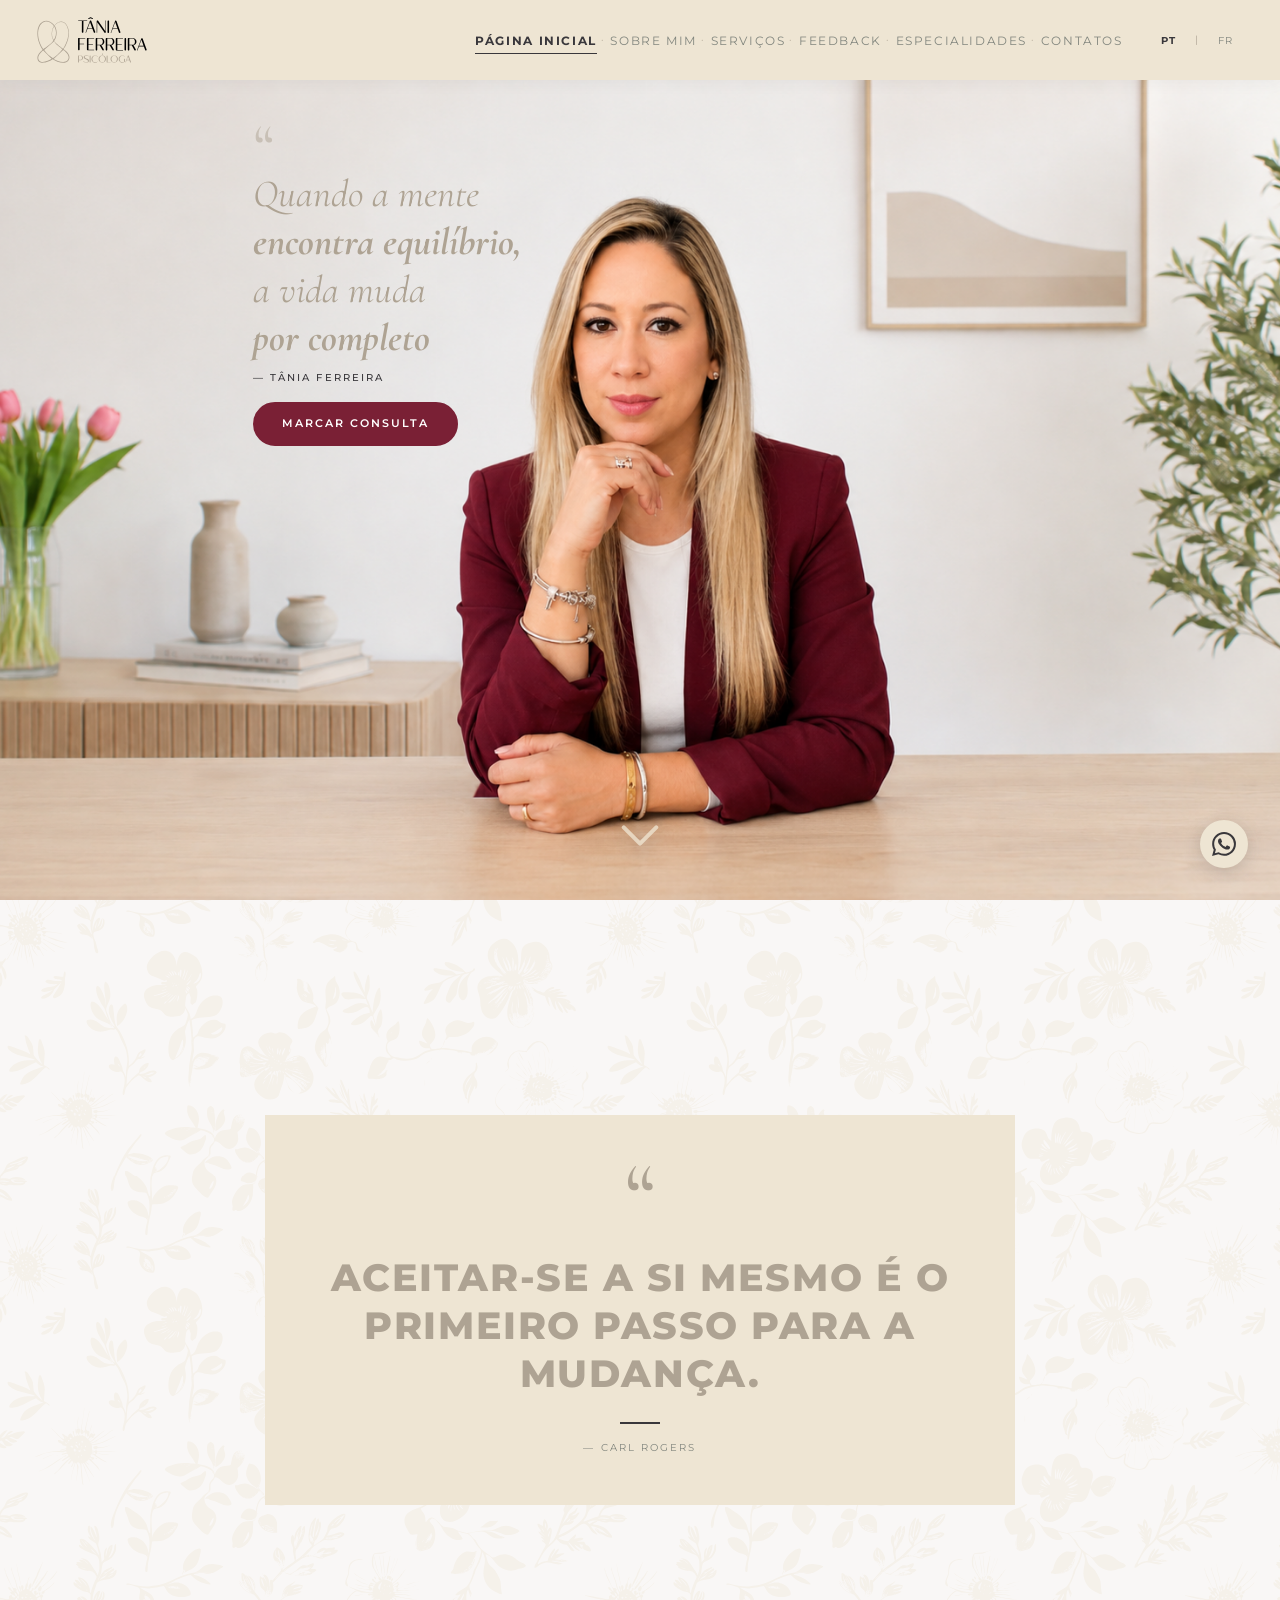
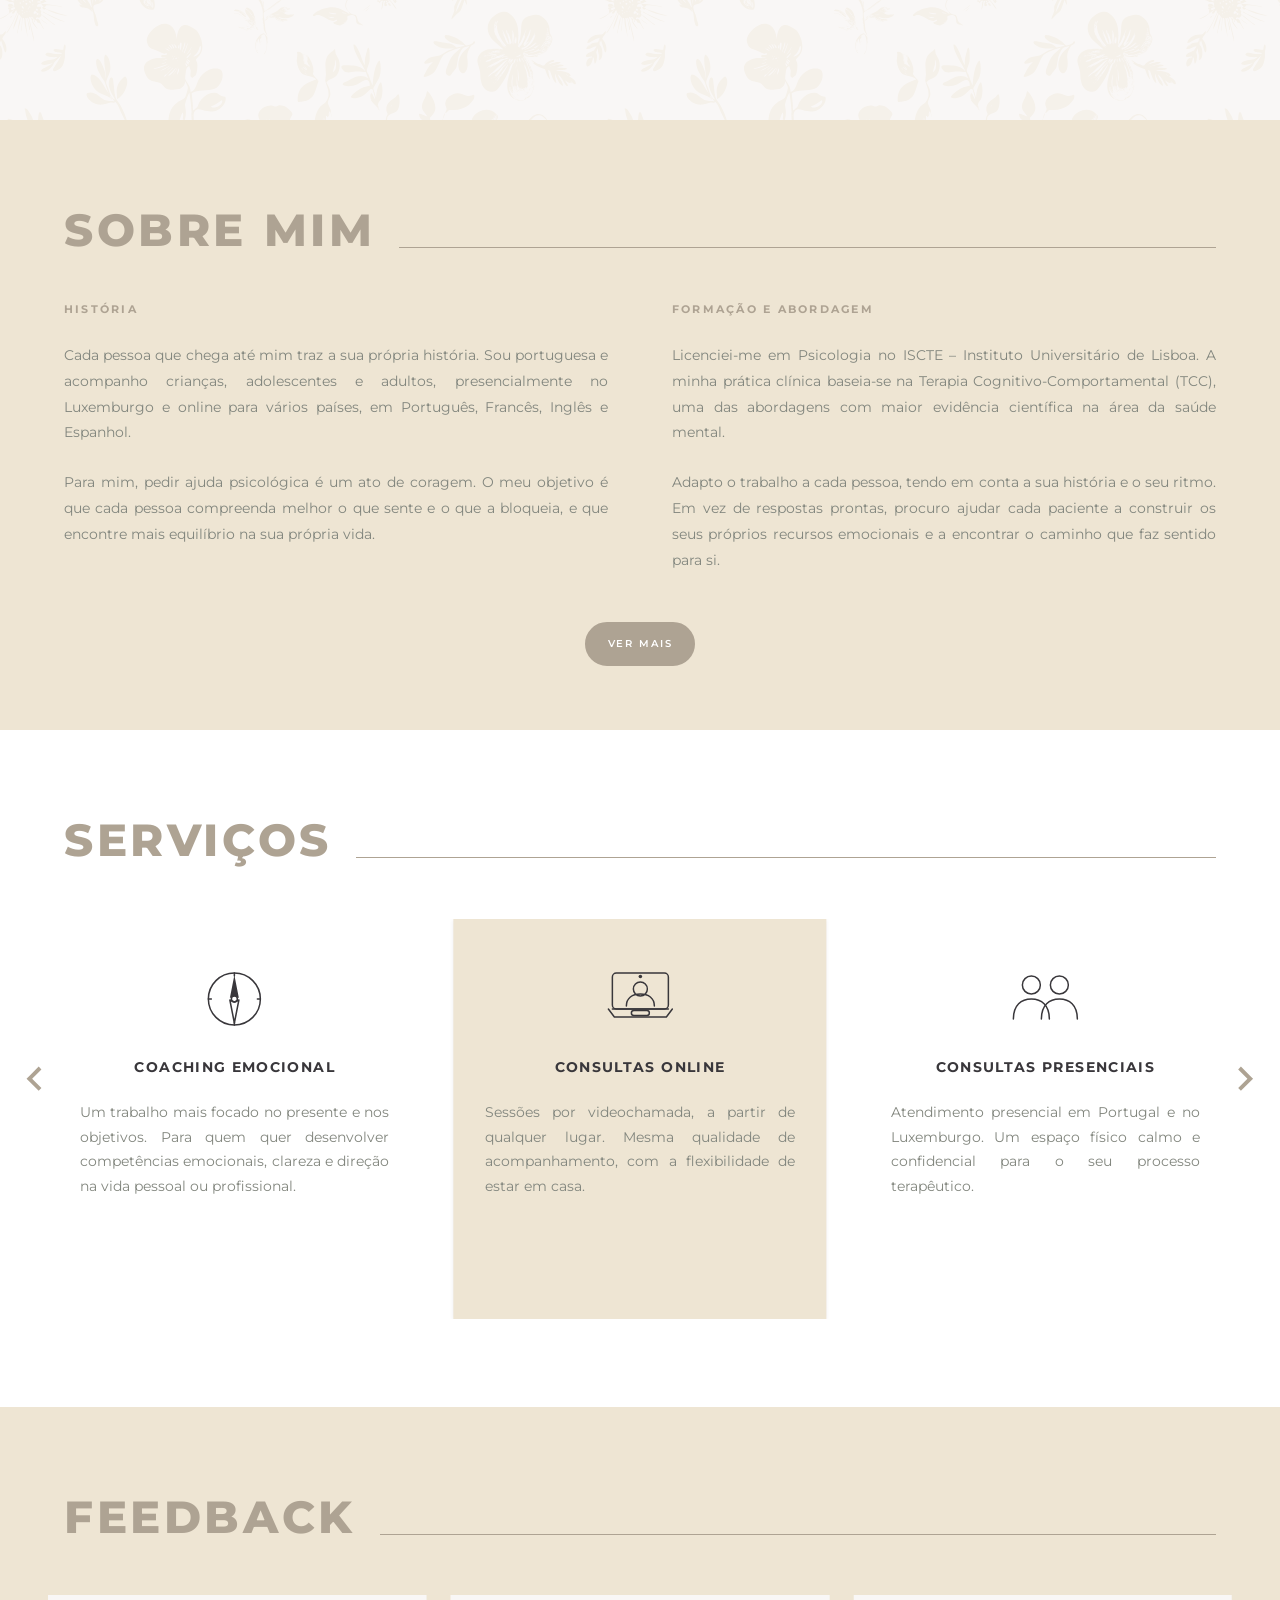
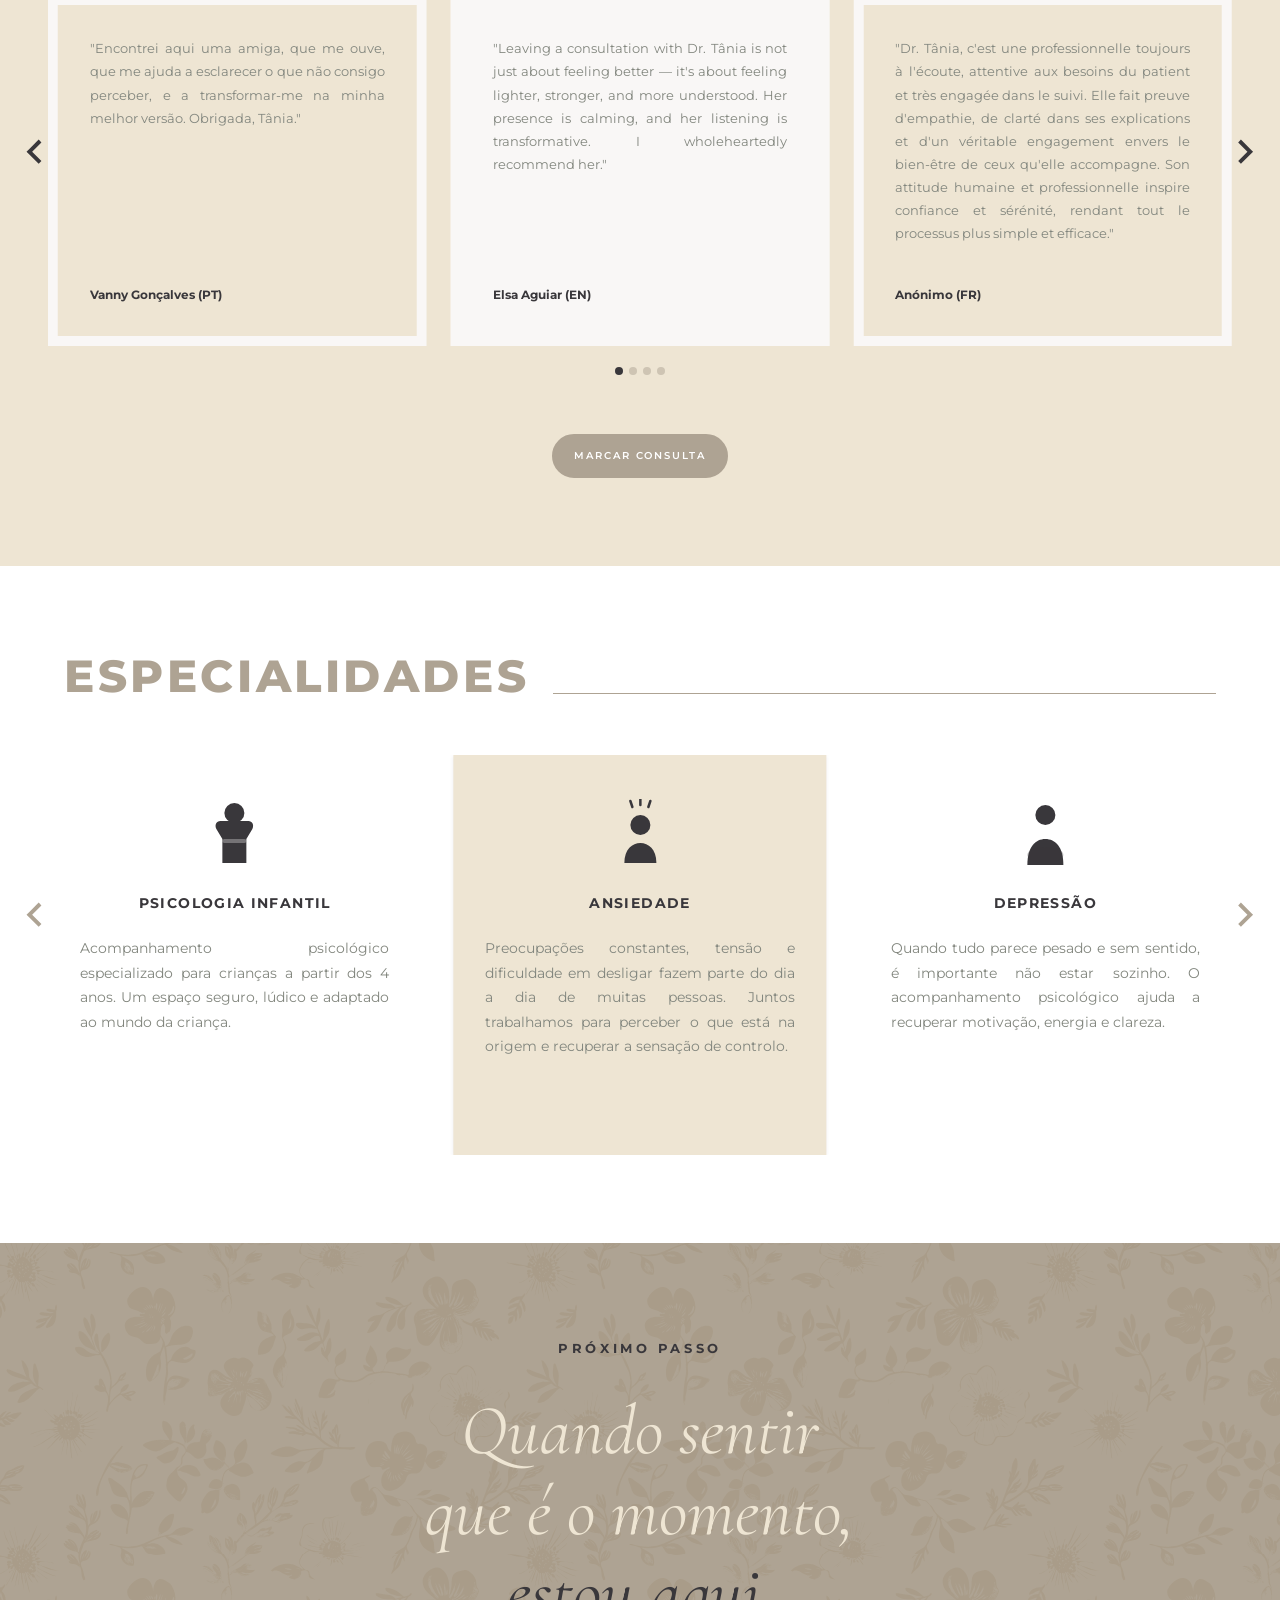
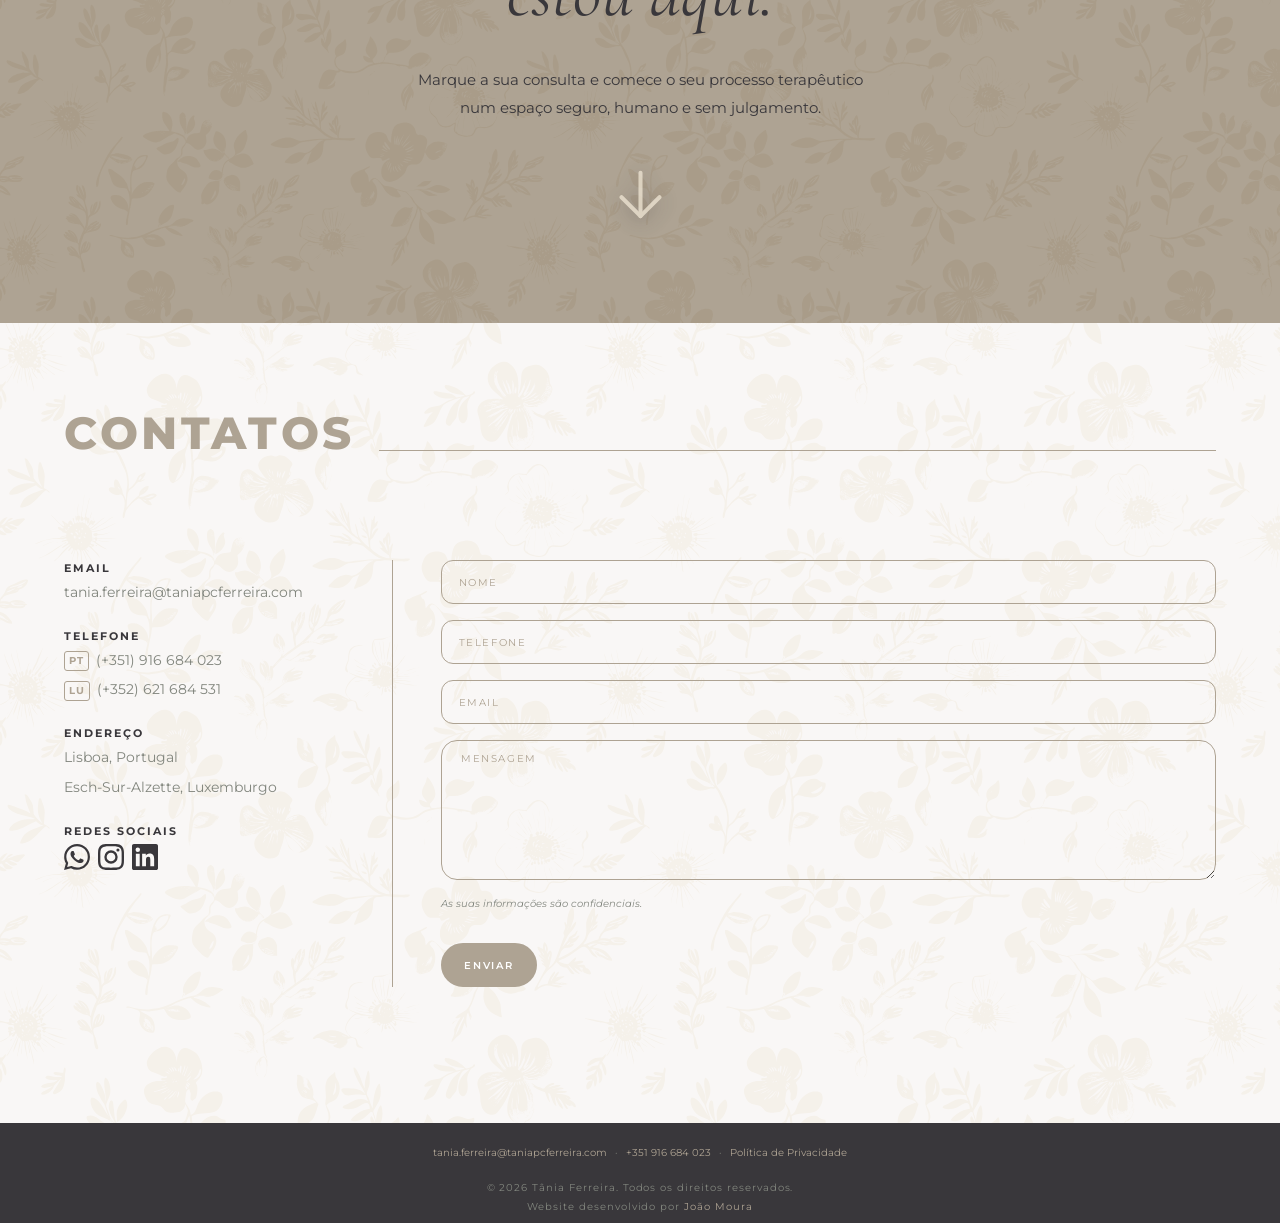
==== commit 5ade4dd2: "fix: align og:title with page titles; restore sitemap" ====
--- a/index.html
+++ b/index.html
@@ -12,7 +12,7 @@
 
   <!-- Open Graph / Social -->
   <meta property="og:type"        content="website" />
-  <meta property="og:title"       content="Dra. Tânia Ferreira | Psicóloga Clínica" />
+  <meta property="og:title"       content="Tânia Ferreira | Psicóloga" />
   <meta property="og:description" content="Consultas individuais, terapia de casal e acompanhamento psicológico personalizado." />
   <meta property="og:locale"      content="pt_PT" />
   <meta property="og:url"         content="https://www.taniapcferreira.com/" />
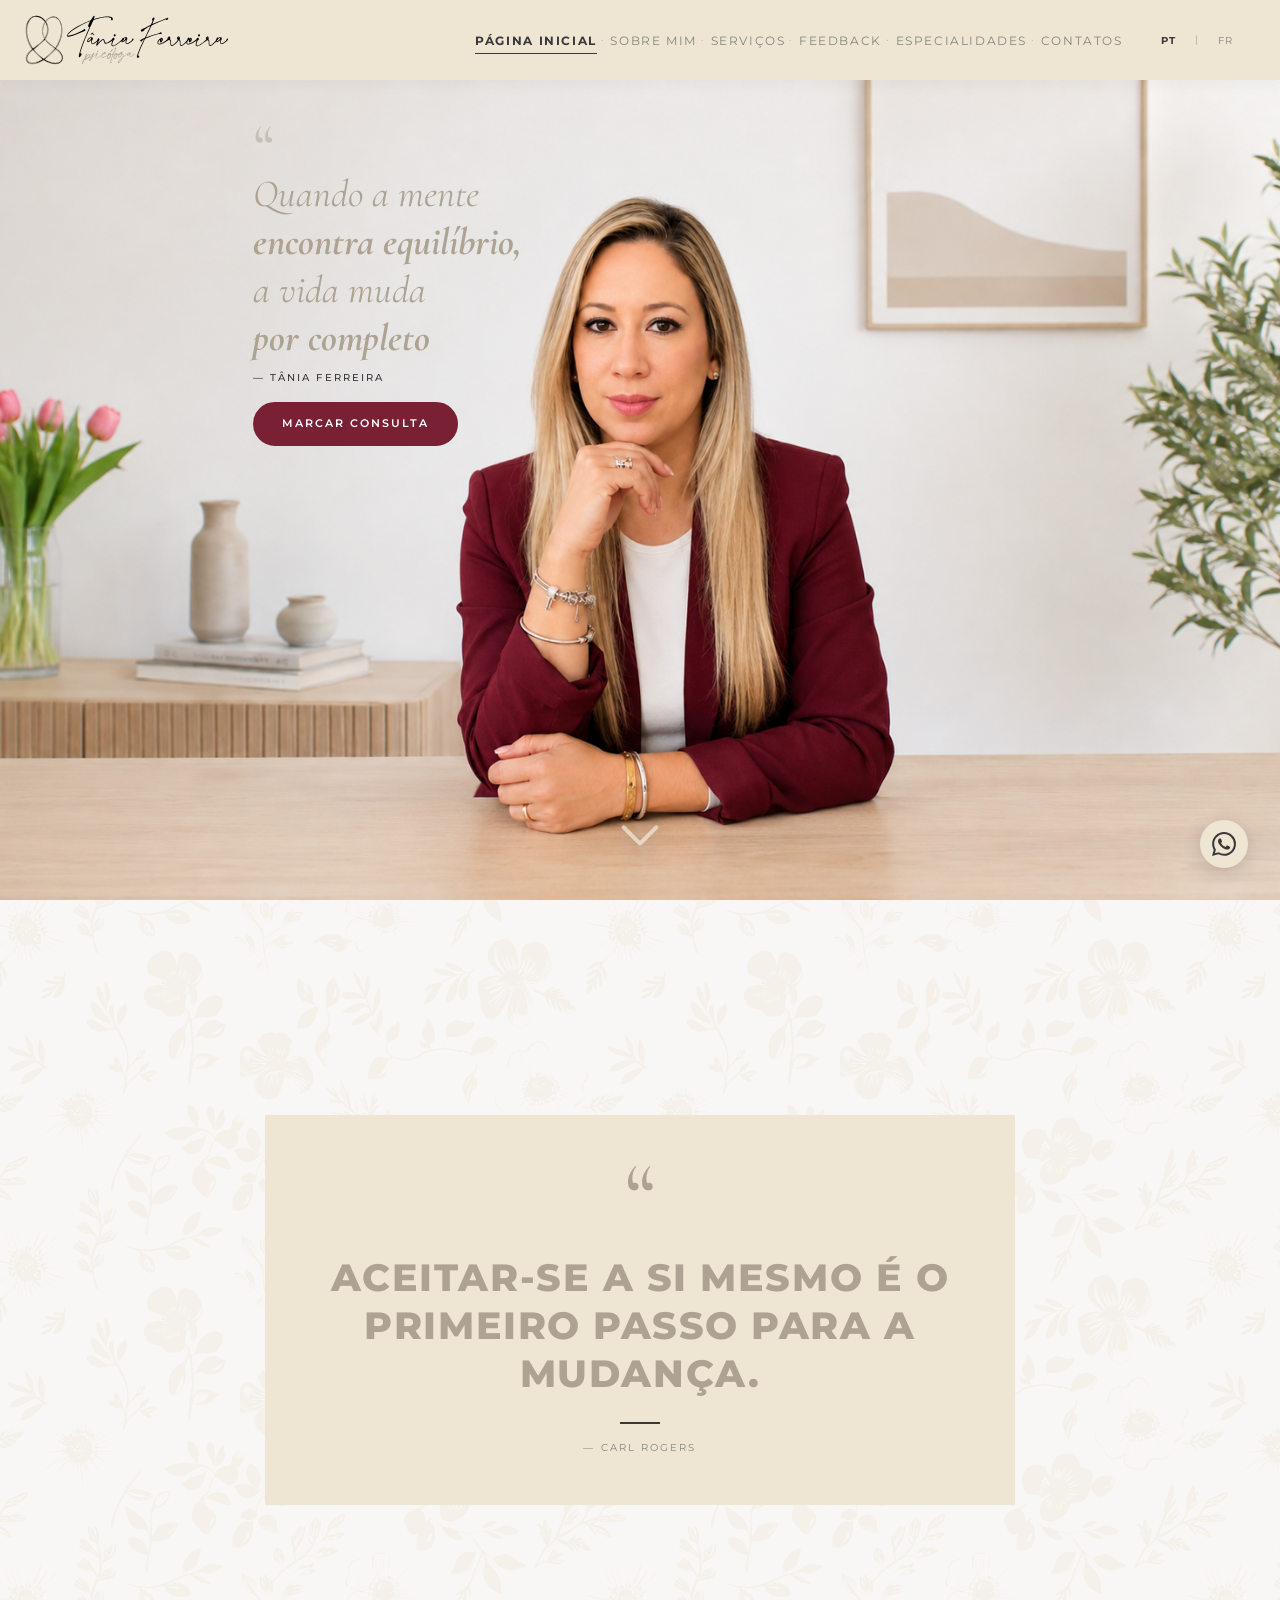
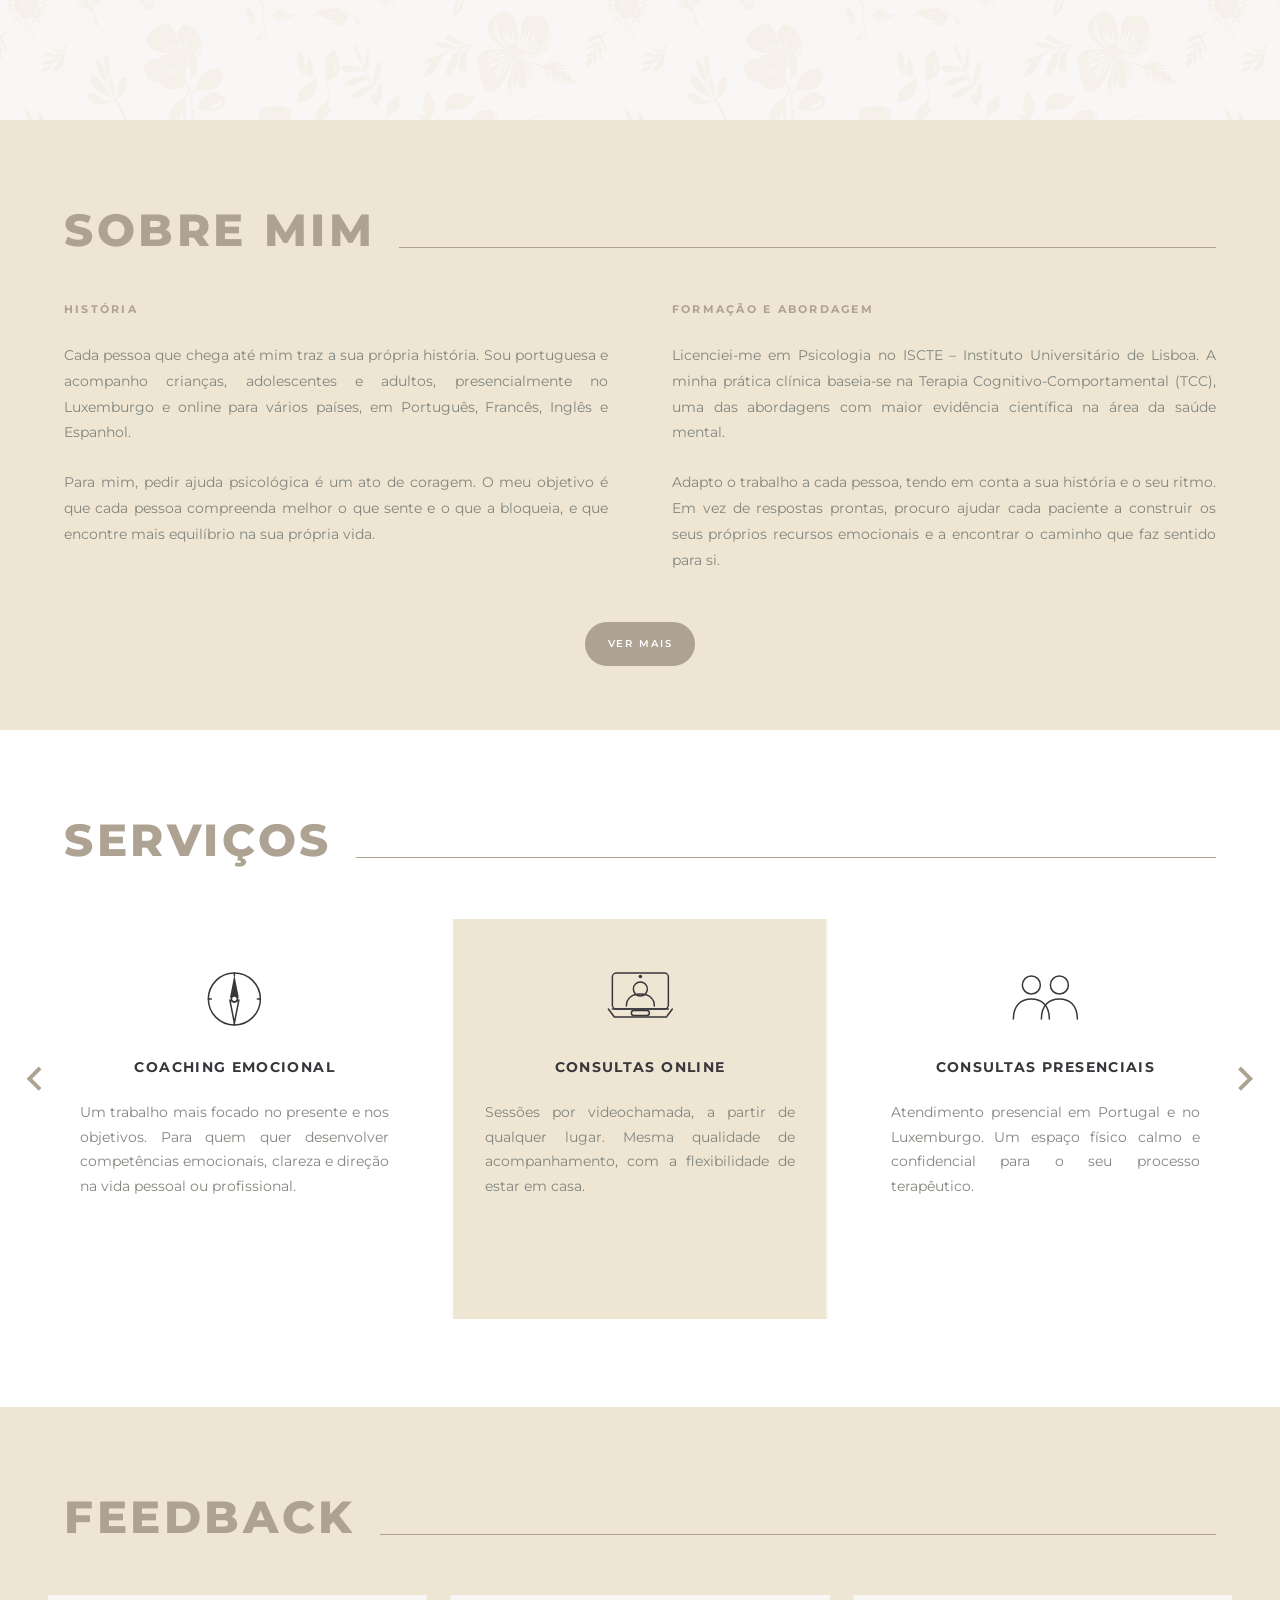
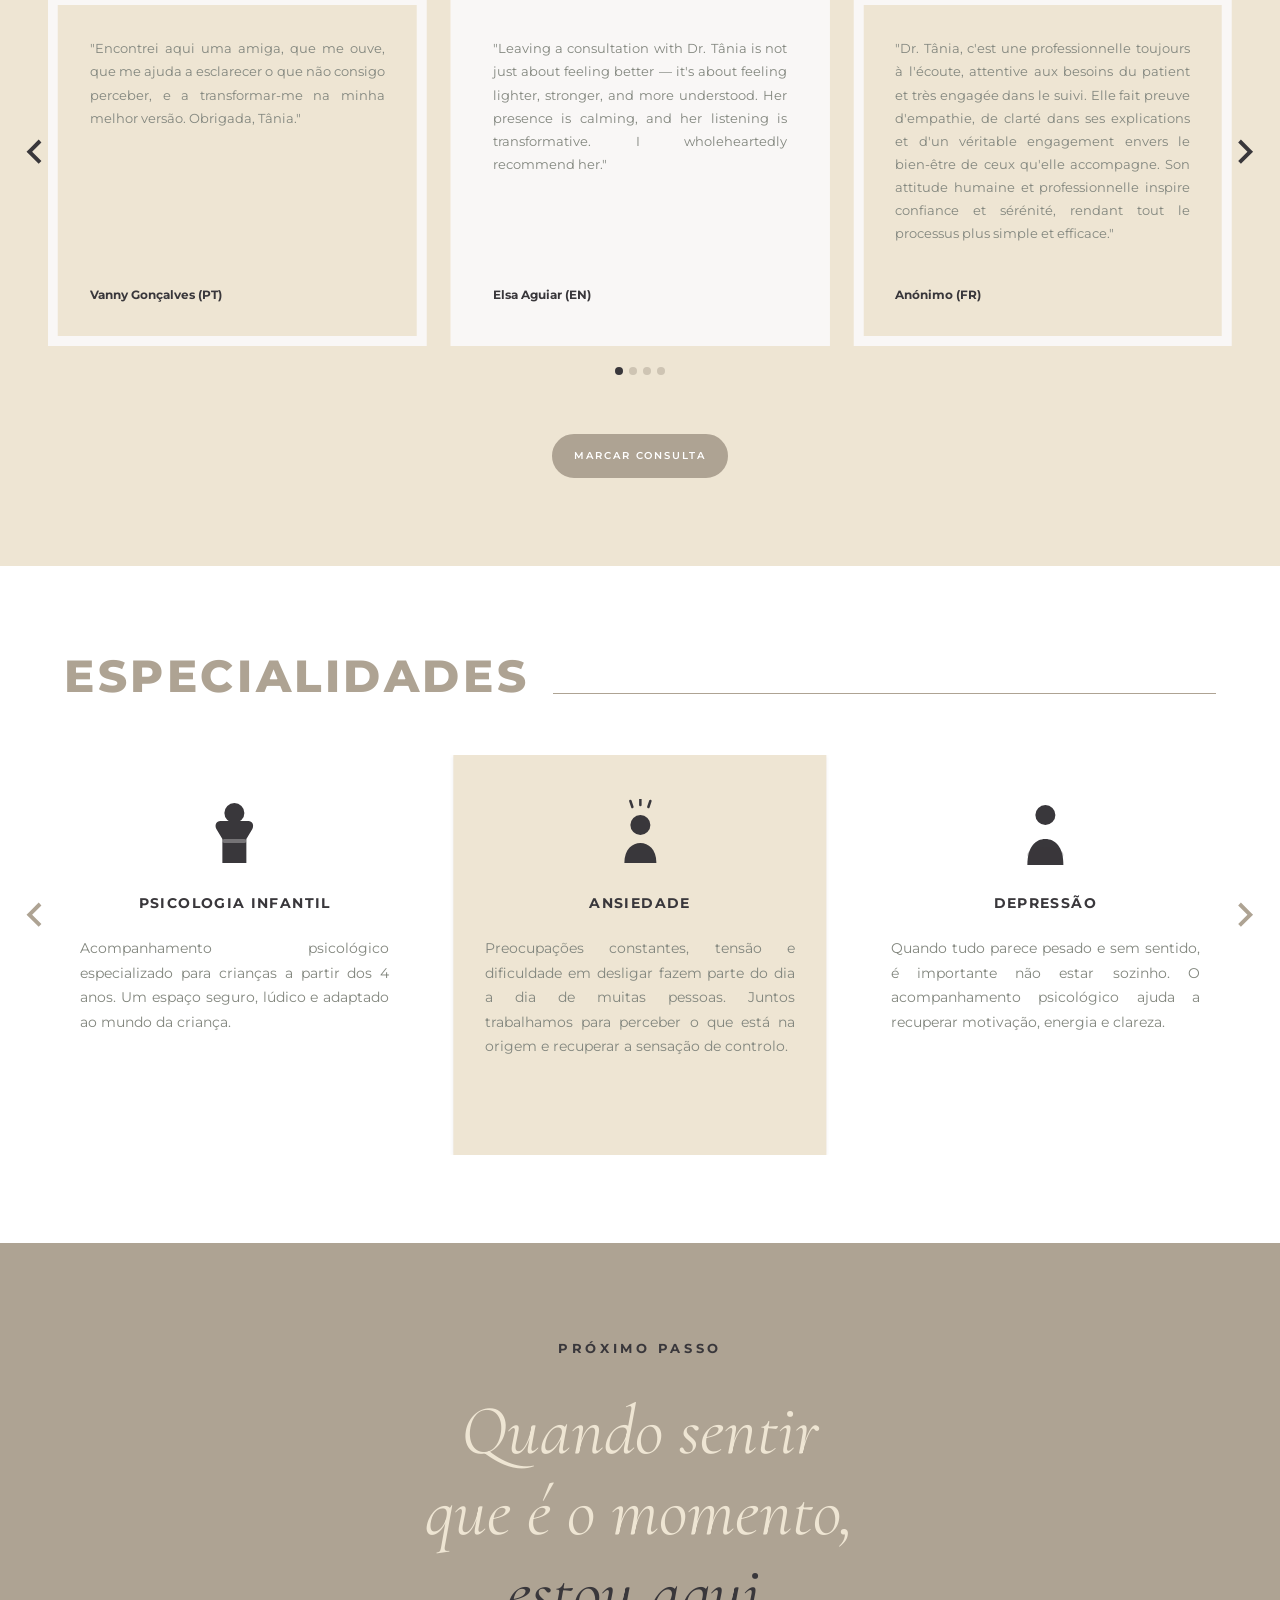
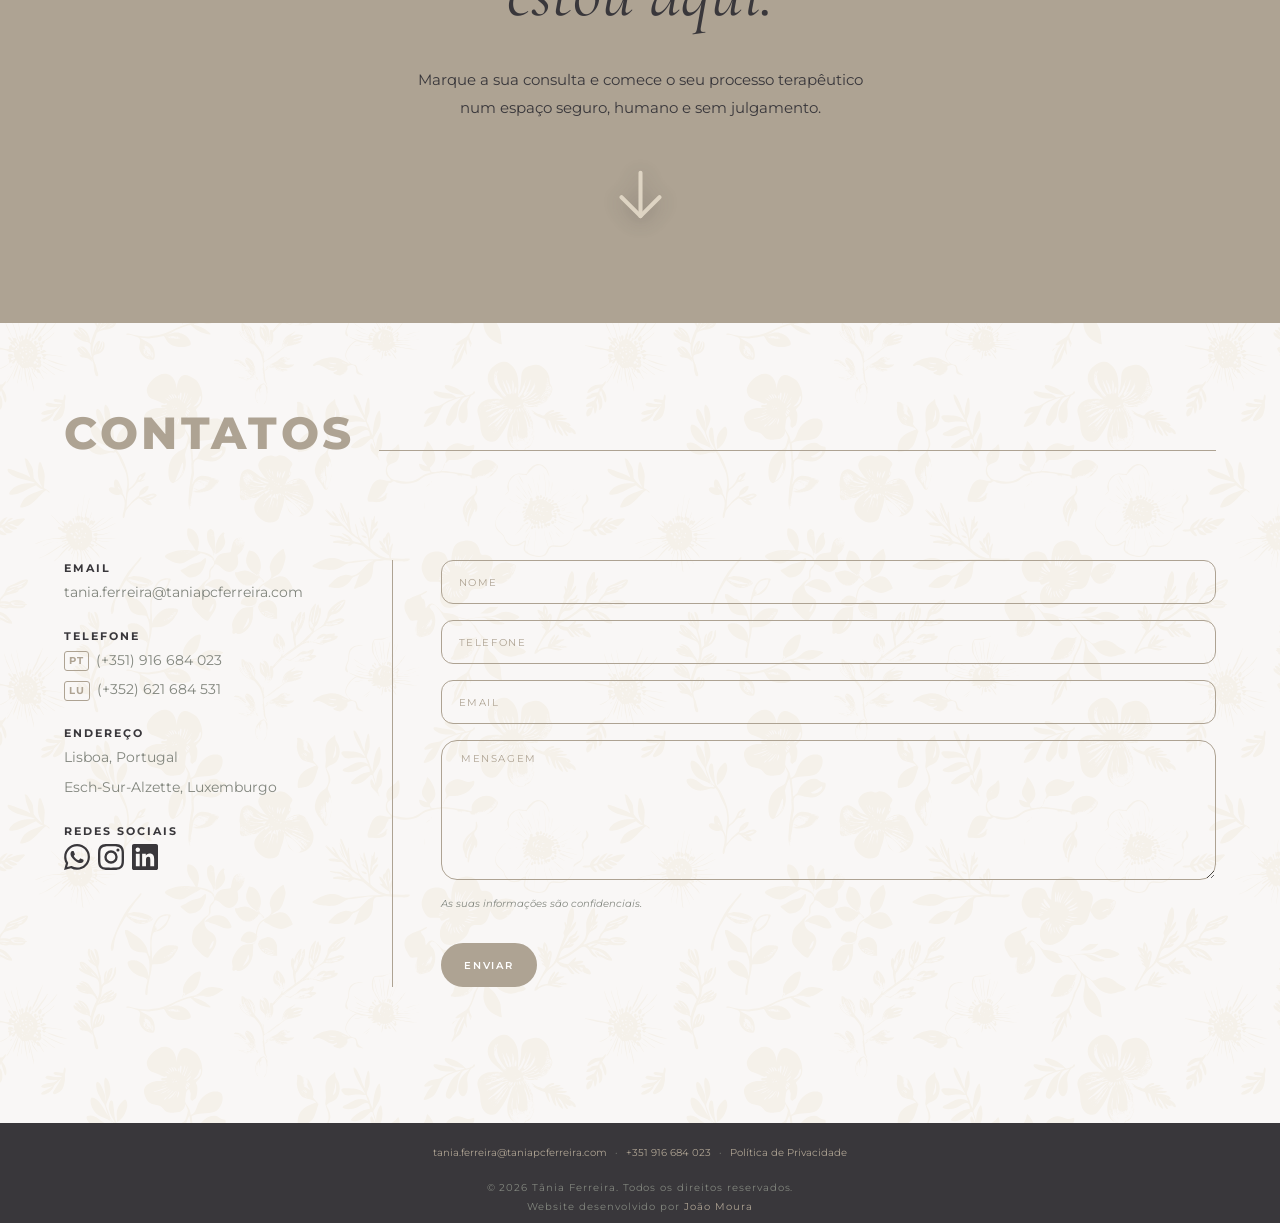
==== commit 89f4cfa7: "seo: add canonical tags to prevent duplicate indexing" ====
--- a/index.html
+++ b/index.html
@@ -12,7 +12,7 @@
 
   <!-- Open Graph / Social -->
   <meta property="og:type"        content="website" />
-  <meta property="og:title"       content="Tânia Ferreira | Psicóloga" />
+  <meta property="og:title"       content="Dra. Tânia Ferreira | Psicóloga Clínica" />
   <meta property="og:description" content="Consultas individuais, terapia de casal e acompanhamento psicológico personalizado." />
   <meta property="og:locale"      content="pt_PT" />
   <meta property="og:url"         content="https://www.taniapcferreira.com/" />
@@ -33,6 +33,7 @@
   <!-- Stylesheet -->
   <link rel="stylesheet" href="assets/css/style.css" />
   <script defer src="/_vercel/insights/script.js"></script>
+  <link rel="canonical" href="https://taniapcferreira.com/" />
 </head>
 
 <body>
--- a/assets/css/style.css
+++ b/assets/css/style.css
@@ -156,7 +156,7 @@
 }
 
 .navbar__logo-img {
-  height: 170px;
+  height: 240px;
   width: auto;
   display: block;
   transition: height var(--transition-base);
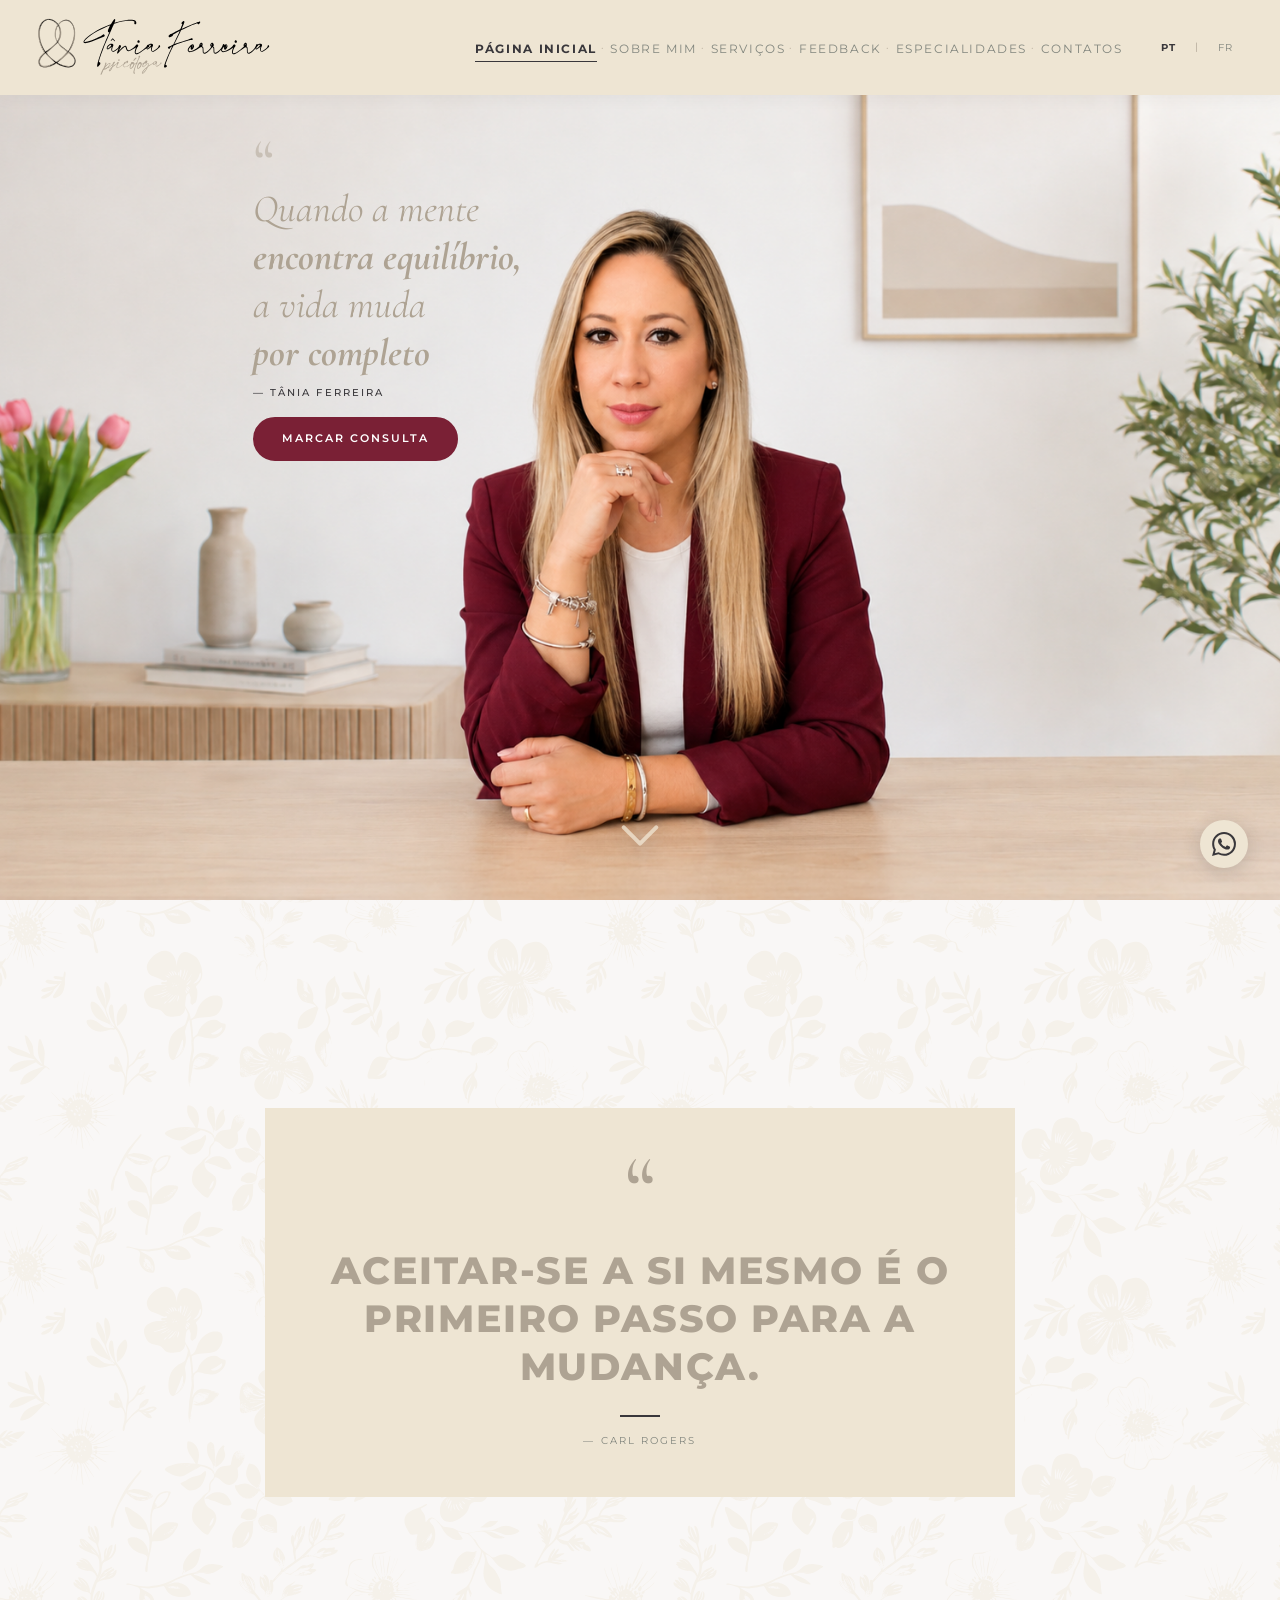
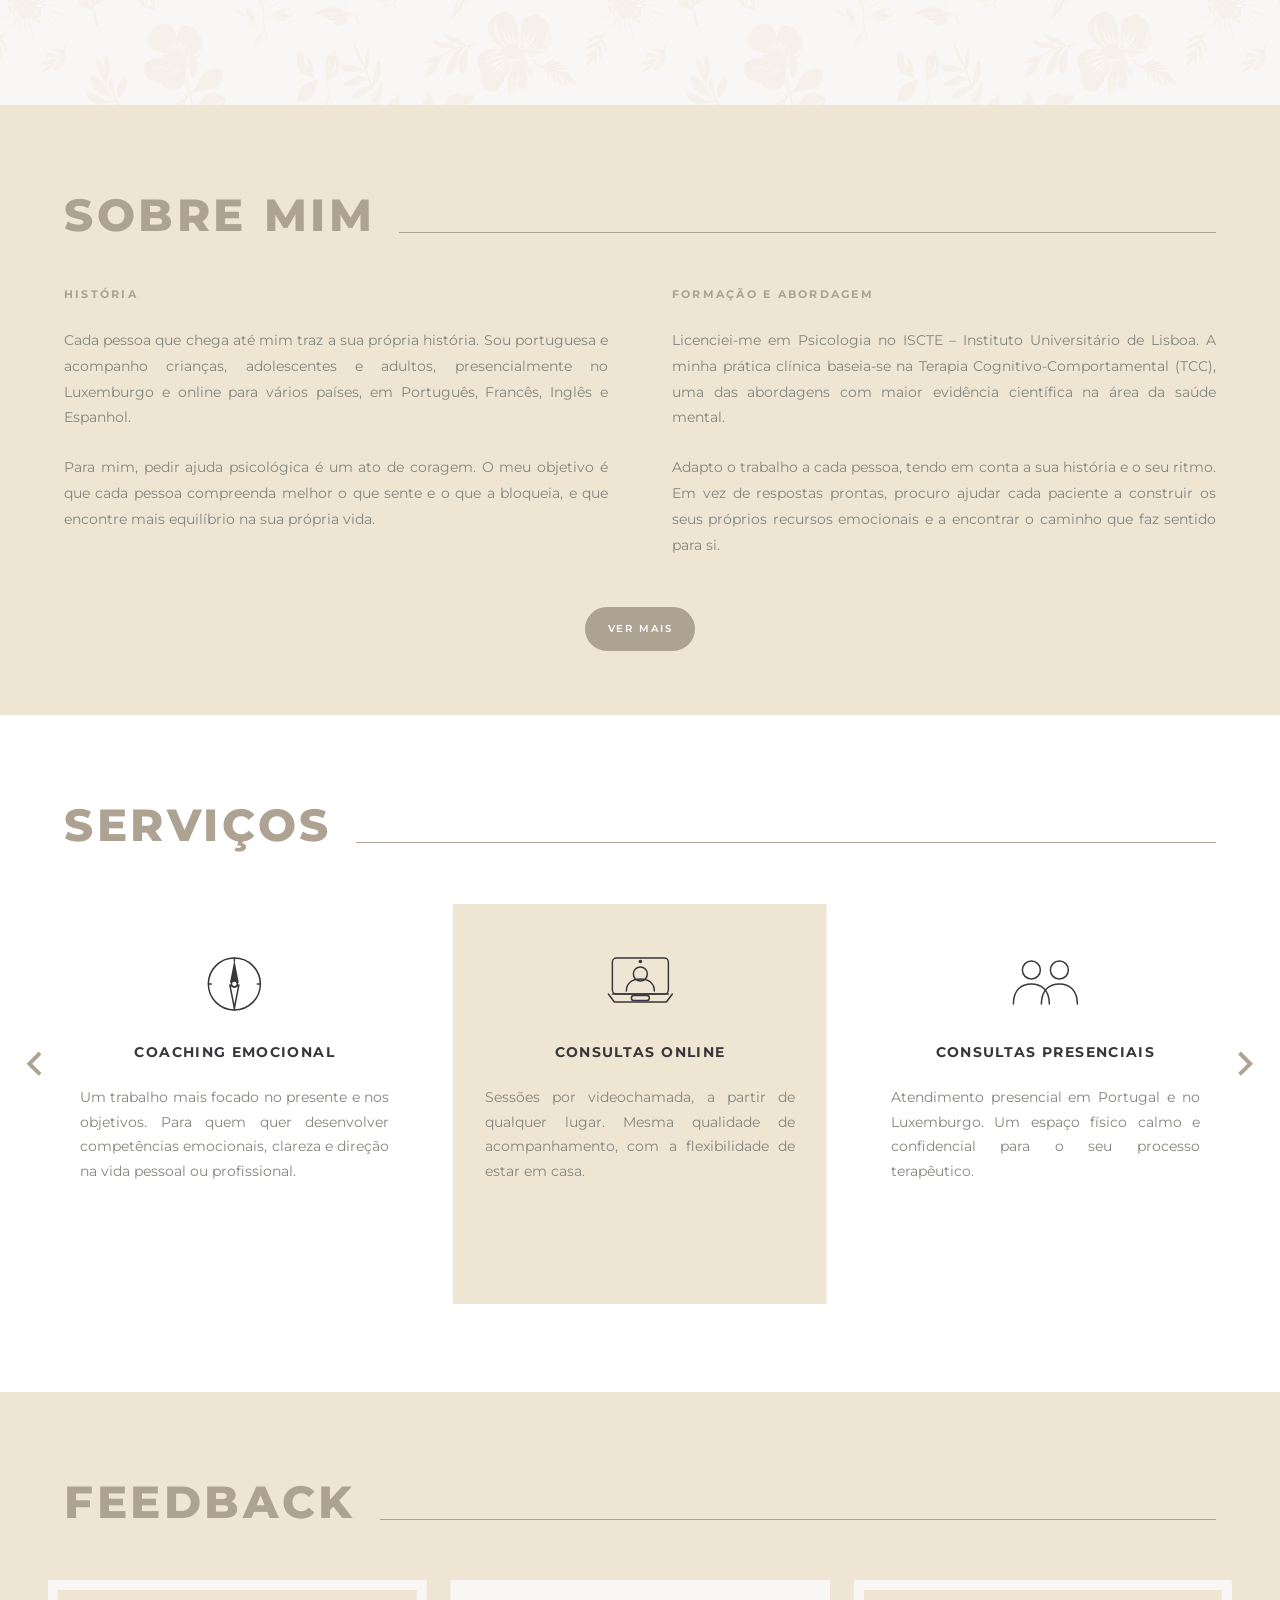
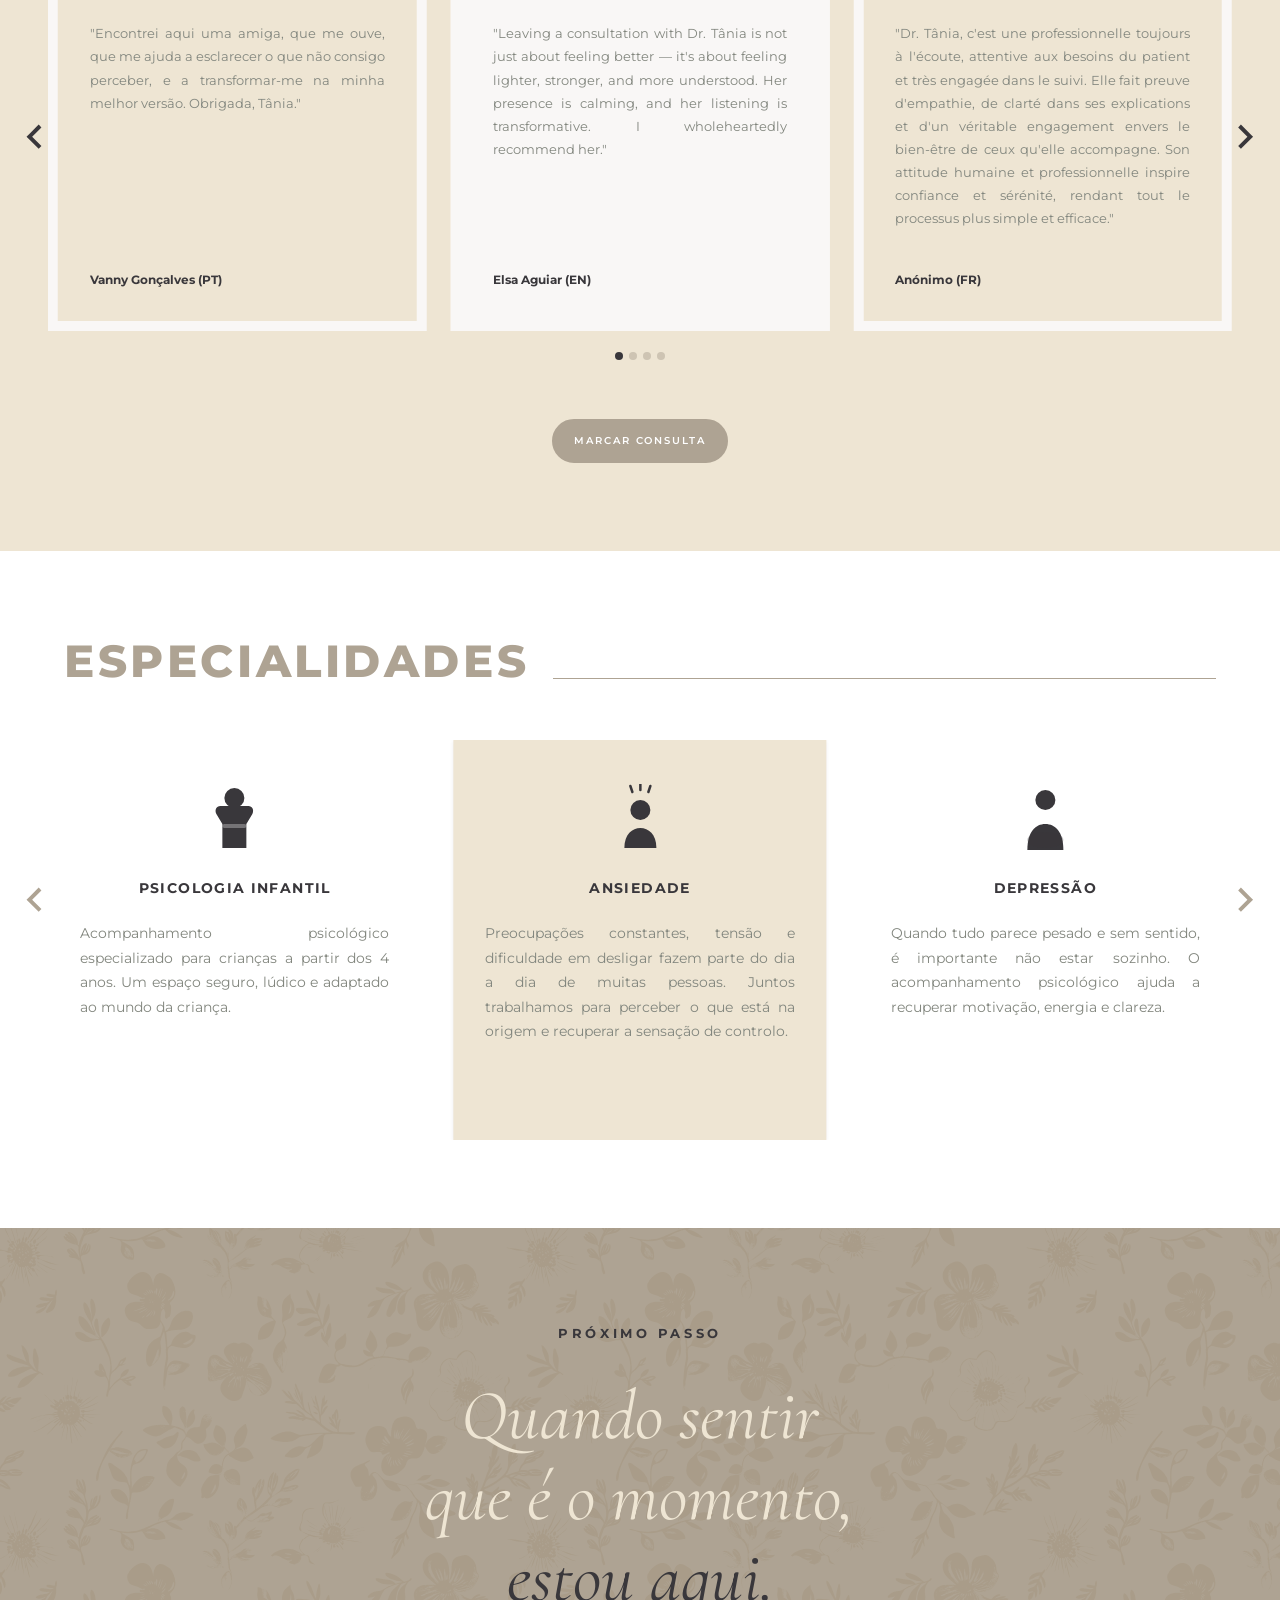
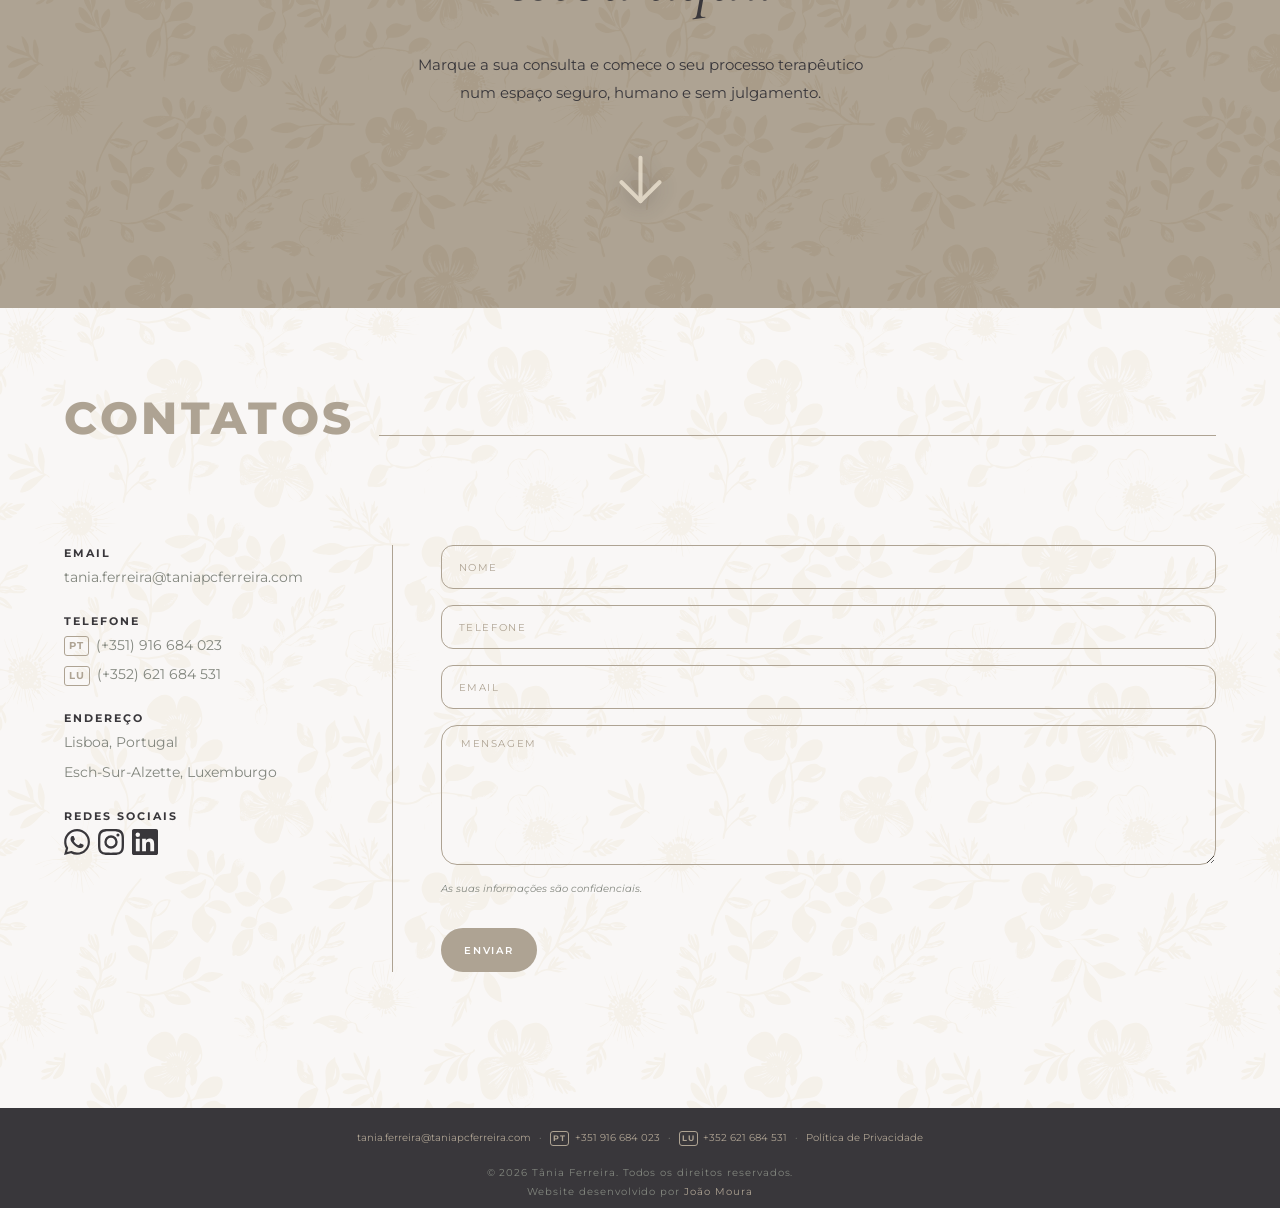
==== commit 84deb825: "feat: update logos, navbar sizing and add LU phone to footer" ====
--- a/index.html
+++ b/index.html
@@ -879,7 +879,9 @@
     <div class="site-footer__links">
       <a href="mailto:tania.ferreira@taniapcferreira.com" class="site-footer__link">tania.ferreira@taniapcferreira.com</a>
       <span class="site-footer__sep" aria-hidden="true">·</span>
-      <a href="tel:+351916684023" class="site-footer__link">+351 916 684 023</a>
+      <a href="tel:+351916684023" class="site-footer__link"><span class="contatos__country-code">PT</span> +351 916 684 023</a>
+      <span class="site-footer__sep" aria-hidden="true">·</span>
+      <a href="tel:+352621684531" class="site-footer__link"><span class="contatos__country-code">LU</span> +352 621 684 531</a>
       <span class="site-footer__sep" aria-hidden="true">·</span>
       <a href="privacidade.html"
          class="site-footer__link"
--- a/assets/css/style.css
+++ b/assets/css/style.css
@@ -33,8 +33,8 @@
   --space-3xl: 4rem;
 
   /* Navbar */
-  --navbar-height:          80px;
-  --navbar-height-scrolled: 62px;
+  --navbar-height:          95px;
+  --navbar-height-scrolled: 72px;
 
   /* Transitions */
   --transition-fast:   150ms ease;
@@ -131,7 +131,7 @@
   display: flex;
   align-items: center;
   overflow: visible;
-  padding: 0 var(--space-lg) 0 7px;
+  padding: 0 var(--space-lg) 0 20px;
   transition:
     height var(--transition-base),
     background-color var(--transition-slow),
@@ -156,7 +156,7 @@
 }
 
 .navbar__logo-img {
-  height: 240px;
+  height: 85px;
   width: auto;
   display: block;
   transition: height var(--transition-base);
@@ -1477,6 +1477,11 @@
   margin-right: 0.3em;
 }
 
+.site-footer .contatos__country-code {
+  font-size: 0.5rem;
+  padding: 0.04em 0.28em;
+}
+
 .contatos__social {
   display: flex;
   gap: var(--space-sm);
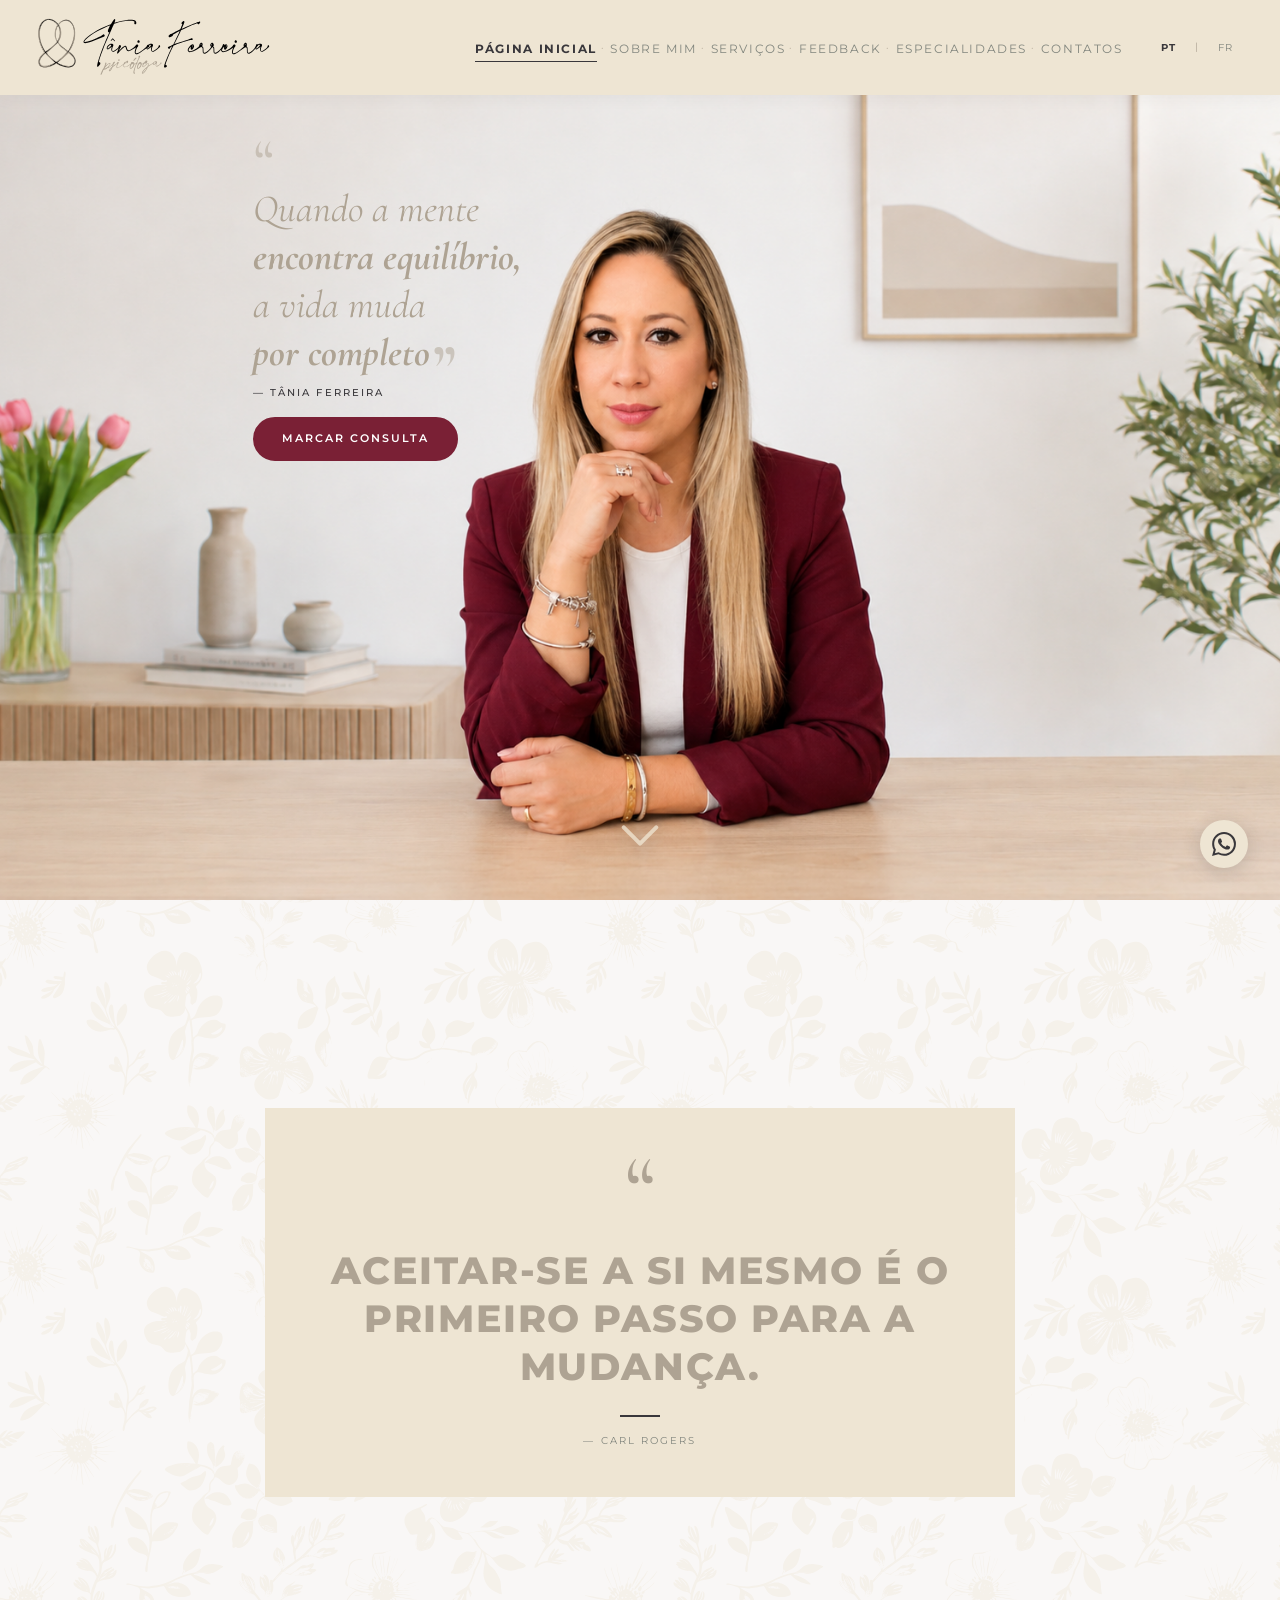
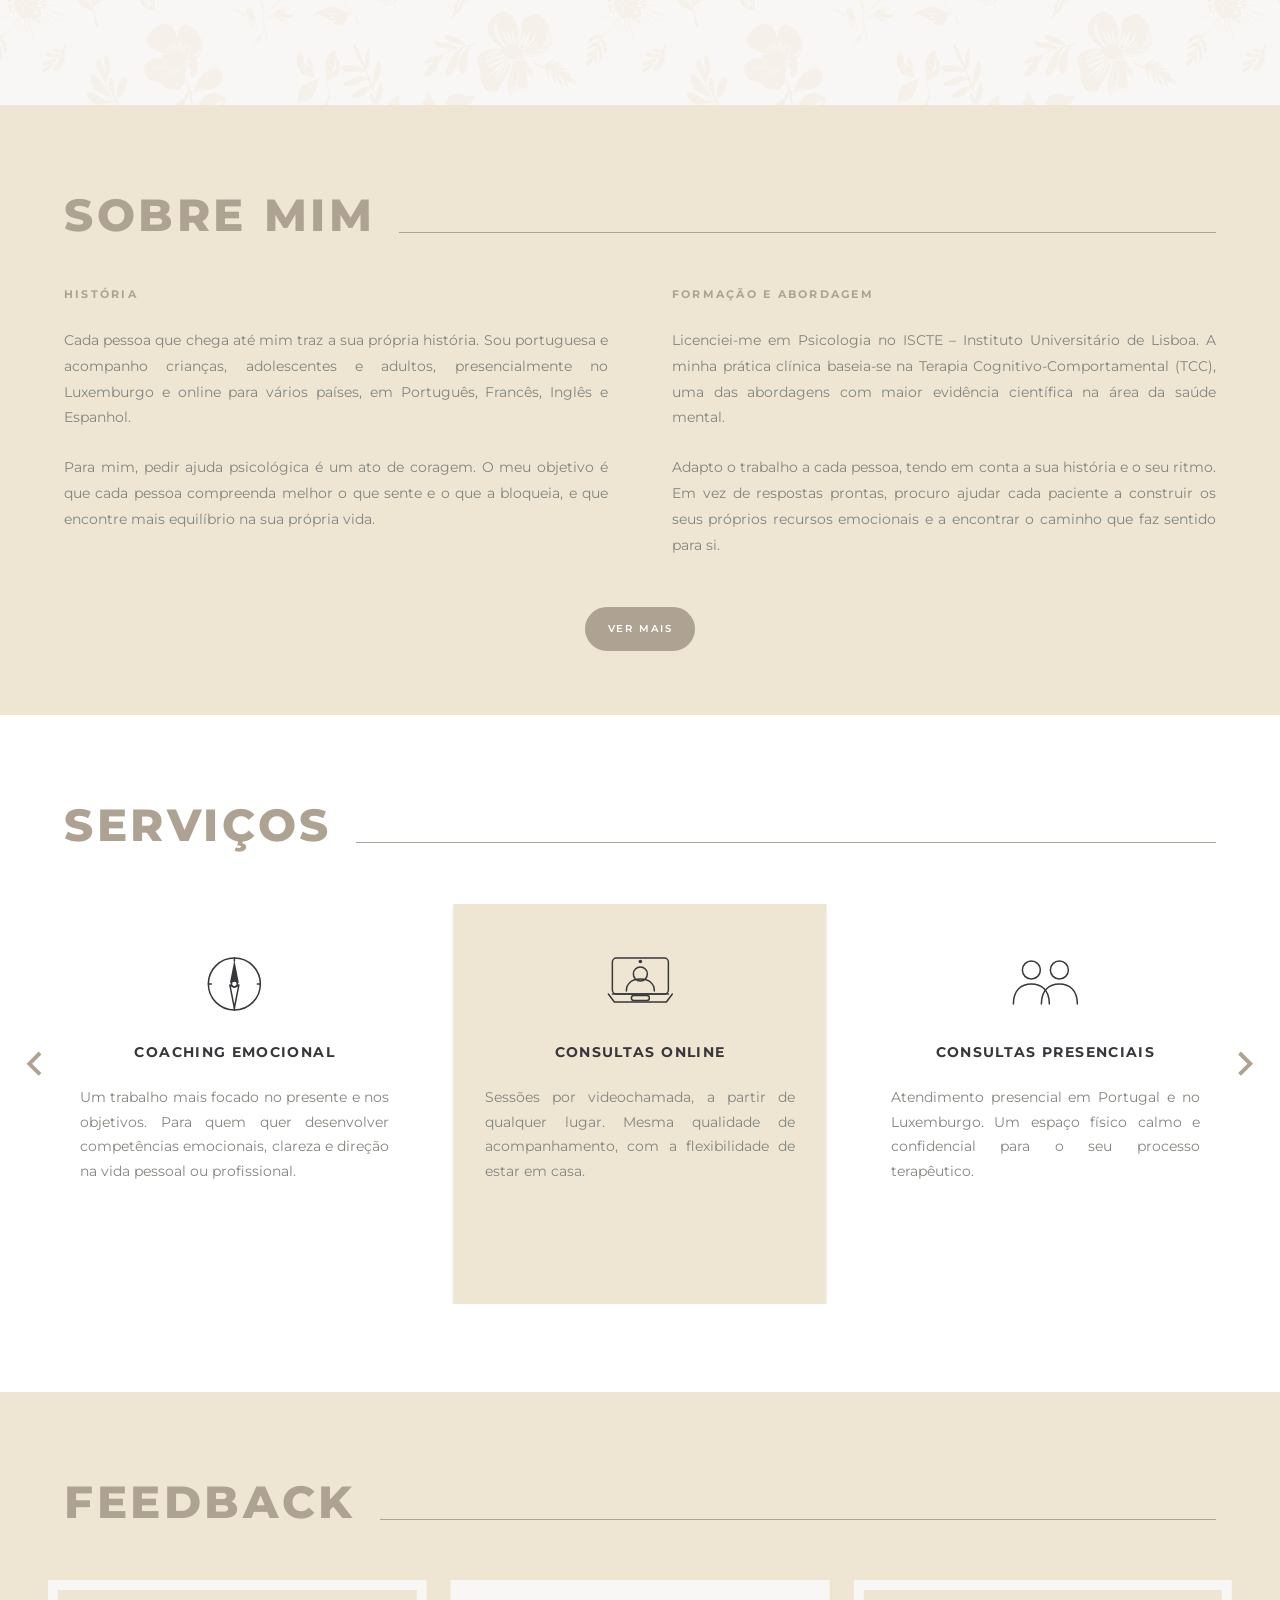
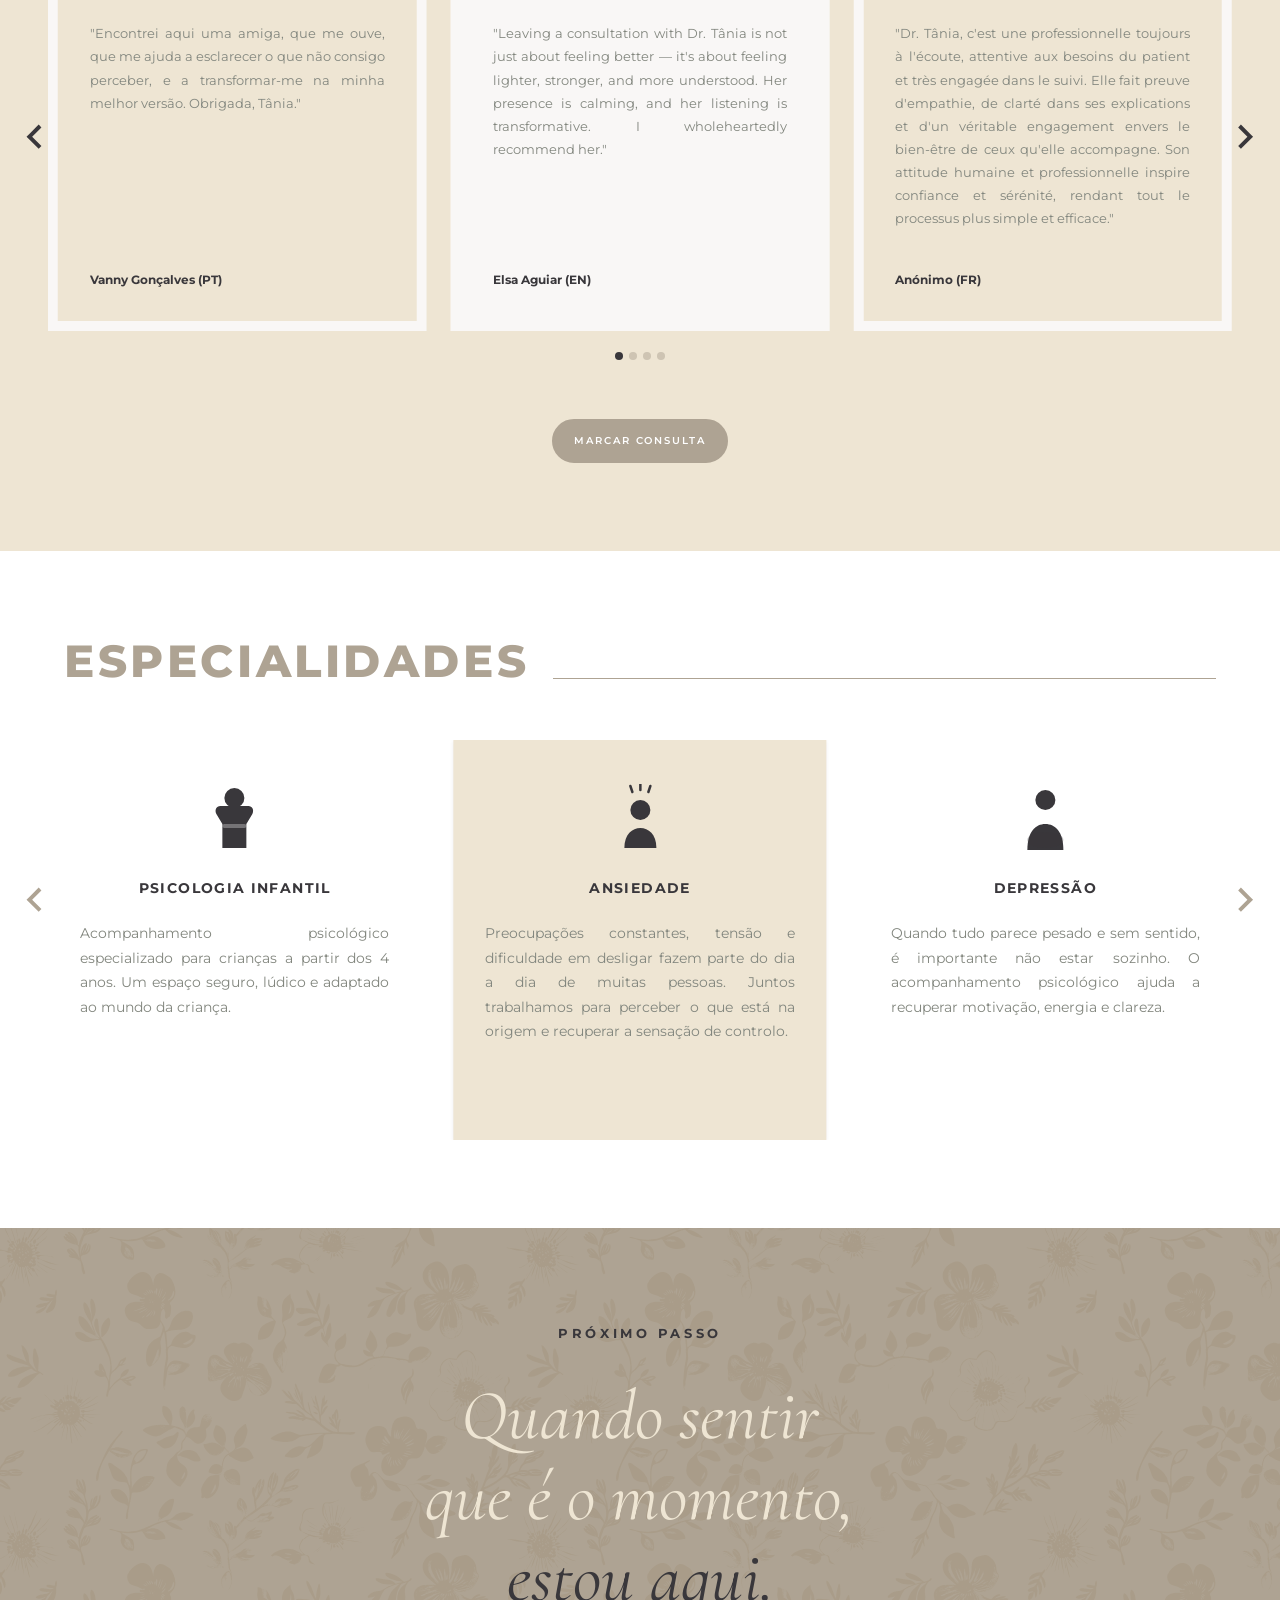
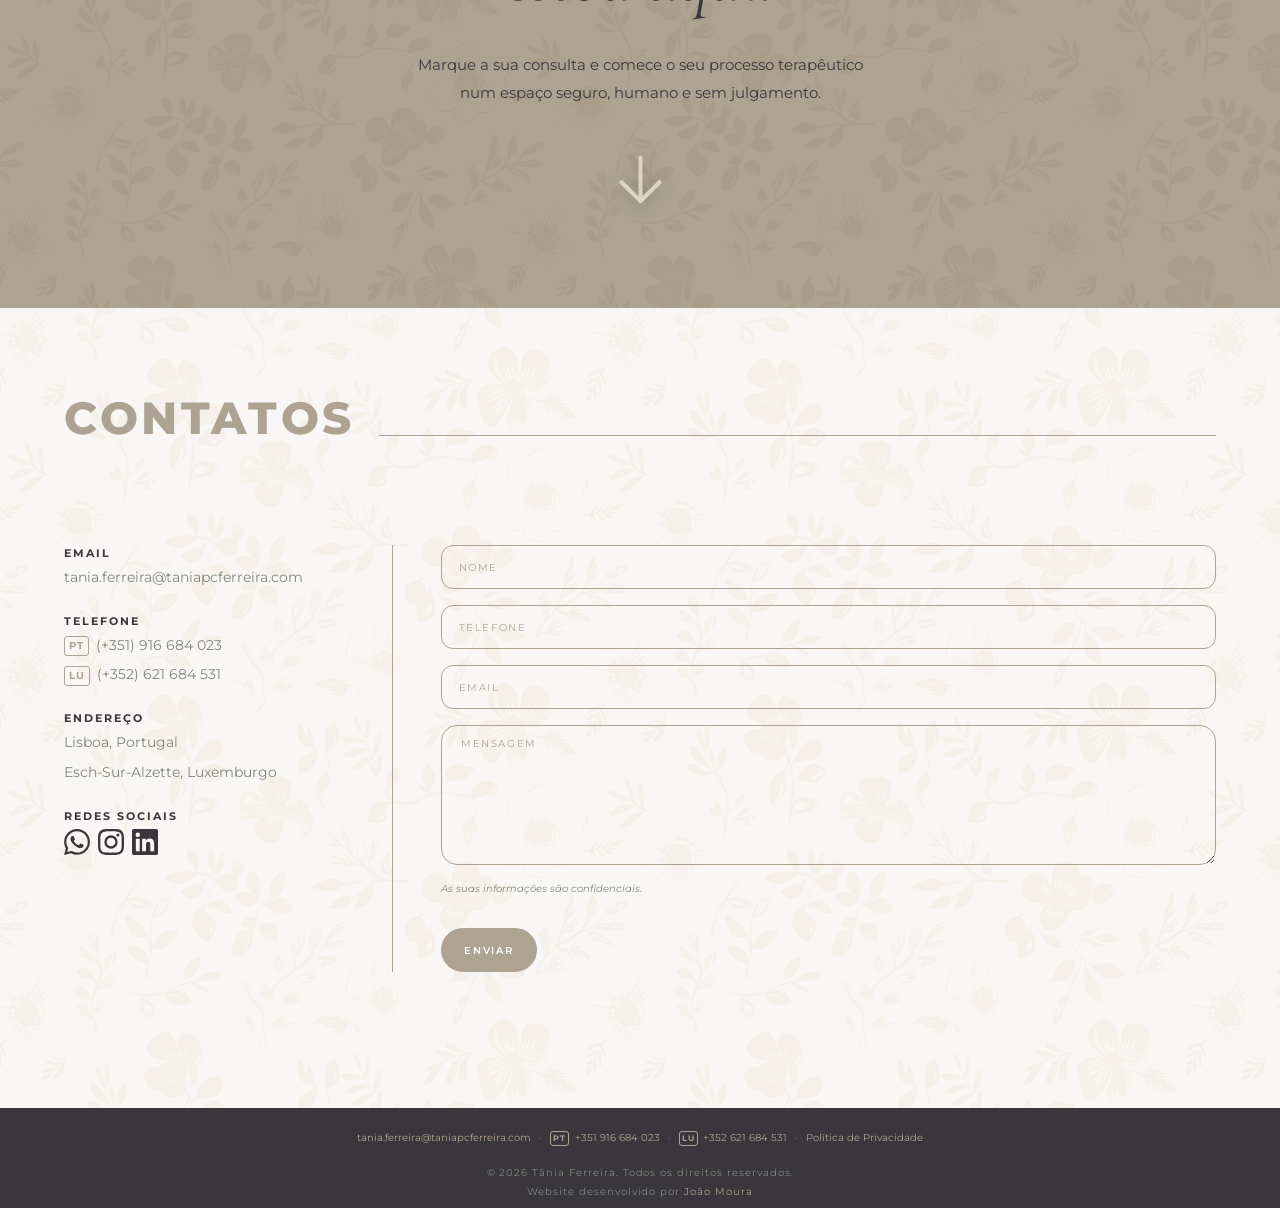
==== commit 7320a4fb: "fix(i18n): correct French hero quote, translate textarea placeholder, preserve child elements on lan" ====
--- a/index.html
+++ b/index.html
@@ -208,10 +208,10 @@
           <span class="hero__quote-row">
             <span class="hero__quote-line3"
                   data-pt="a vida muda"
-                  data-fr="a vida muda">a vida muda</span>
+                  data-fr="la vie change">a vida muda</span>
             <span class="hero__quote-line4"
                   data-pt="por completo"
-                  data-fr="par completo">por completo<span class="hero__quote-close" aria-hidden="true">&rdquo;</span></span>
+                  data-fr="entièrement">por completo<span class="hero__quote-close" aria-hidden="true">&rdquo;</span></span>
           </span>
         </blockquote>
 
@@ -858,6 +858,8 @@
             <textarea class="form-textarea"
                       name="message"
                       required
+                      data-pt="MENSAGEM"
+                      data-fr="MESSAGE"
                       placeholder="MENSAGEM"></textarea>
             <p class="form-note"
                data-pt="As suas informações são confidenciais."
